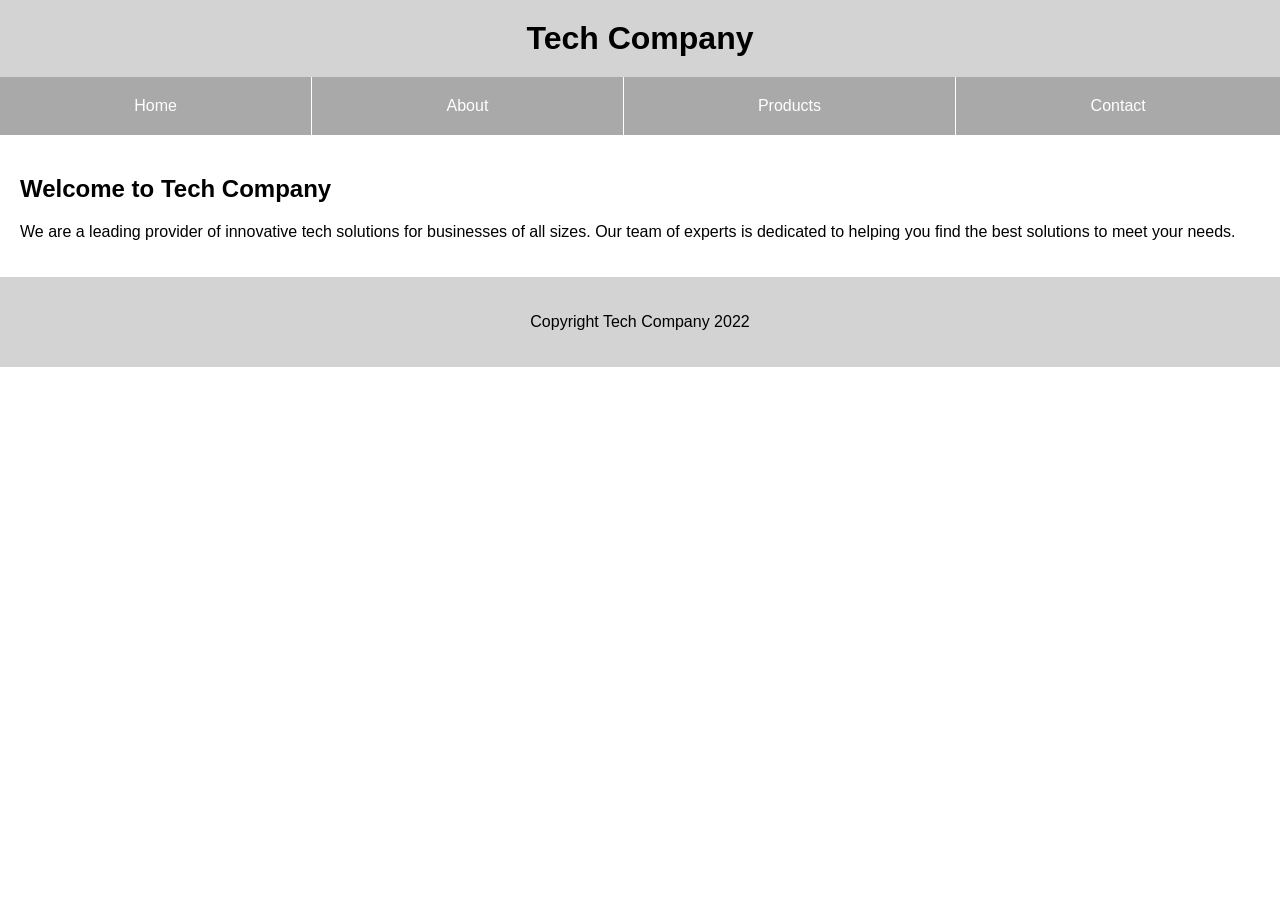
==== index.html @ 01a5a5ca "First commit dspin.ma" ====
<!DOCTYPE html>
<html>
<head>
  <title>Tech Company</title>
  <style>
    body {
      font-family: Arial, sans-serif;
      margin: 0;
      padding: 0;
    }
    header {
      background-color: lightgray;
      padding: 20px;
      text-align: center;
    }
    h1 {
      margin: 0;
    }
    nav {
      background-color: darkgray;
      overflow: hidden;
    }
    ul {
      list-style-type: none;
      margin: 0;
      padding: 0;
      display: flex;
    }
    li {
      flex-grow: 1;
      text-align: center;
      border-right: 1px solid white;
    }
    li:last-child {
      border-right: none;
    }
    a {
      display: block;
      color: white;
      text-decoration: none;
      padding: 20px;
    }
    a:hover {
      background-color: gray;
    }
    main {
      padding: 20px;
    }
    footer {
      background-color: lightgray;
      padding: 20px;
      text-align: center;
    }
  </style>
</head>
<body>
  <header>
    <h1>Tech Company</h1>
  </header>
  <nav>
    <ul>
      <li><a href="#">Home</a></li>
      <li><a href="#">About</a></li>
      <li><a href="#">Products</a></li>
      <li><a href="#">Contact</a></li>
    </ul>
  </nav>
  <main>
    <h2>Welcome to Tech Company</h2>
    <p>We are a leading provider of innovative tech solutions for businesses of all sizes. Our team of experts is dedicated to helping you find the best solutions to meet your needs.</p>
  </main>
  <footer>
    <p>Copyright Tech Company 2022</p>
  </footer>
</body>
</html>
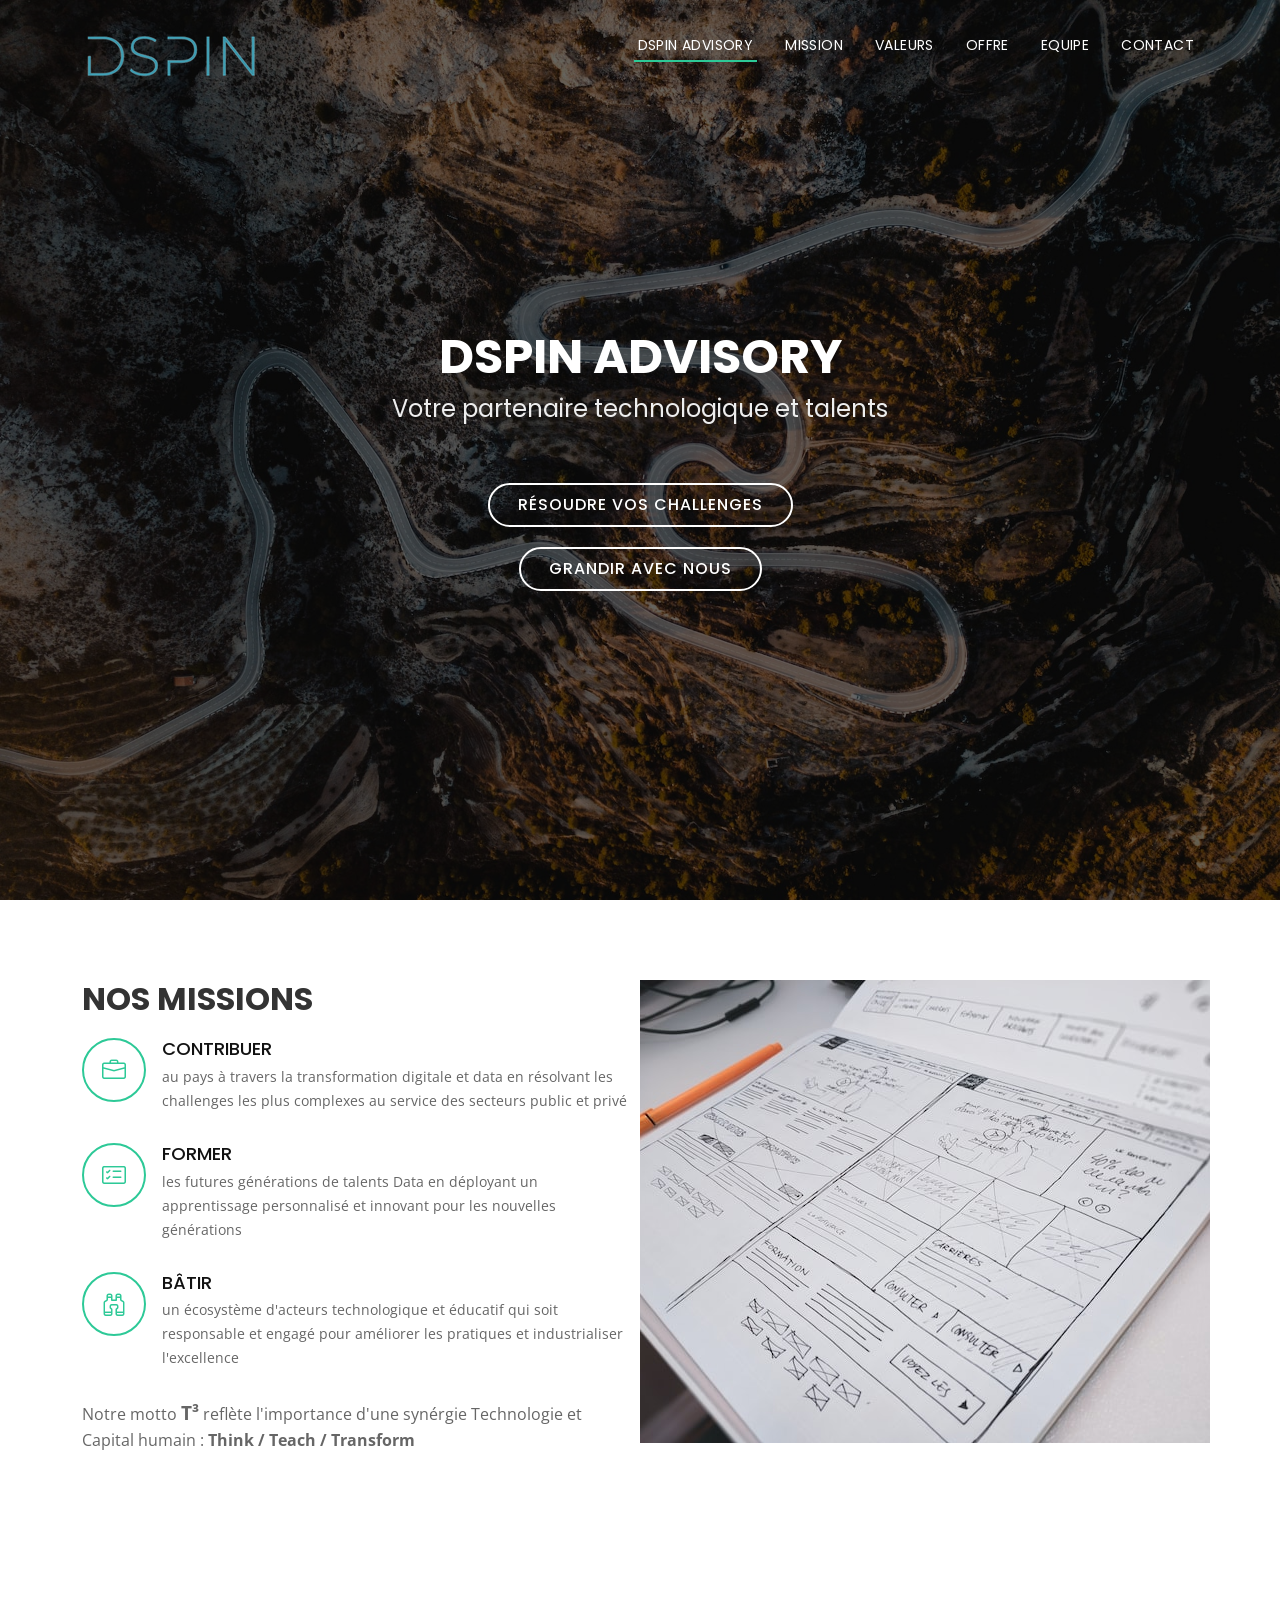
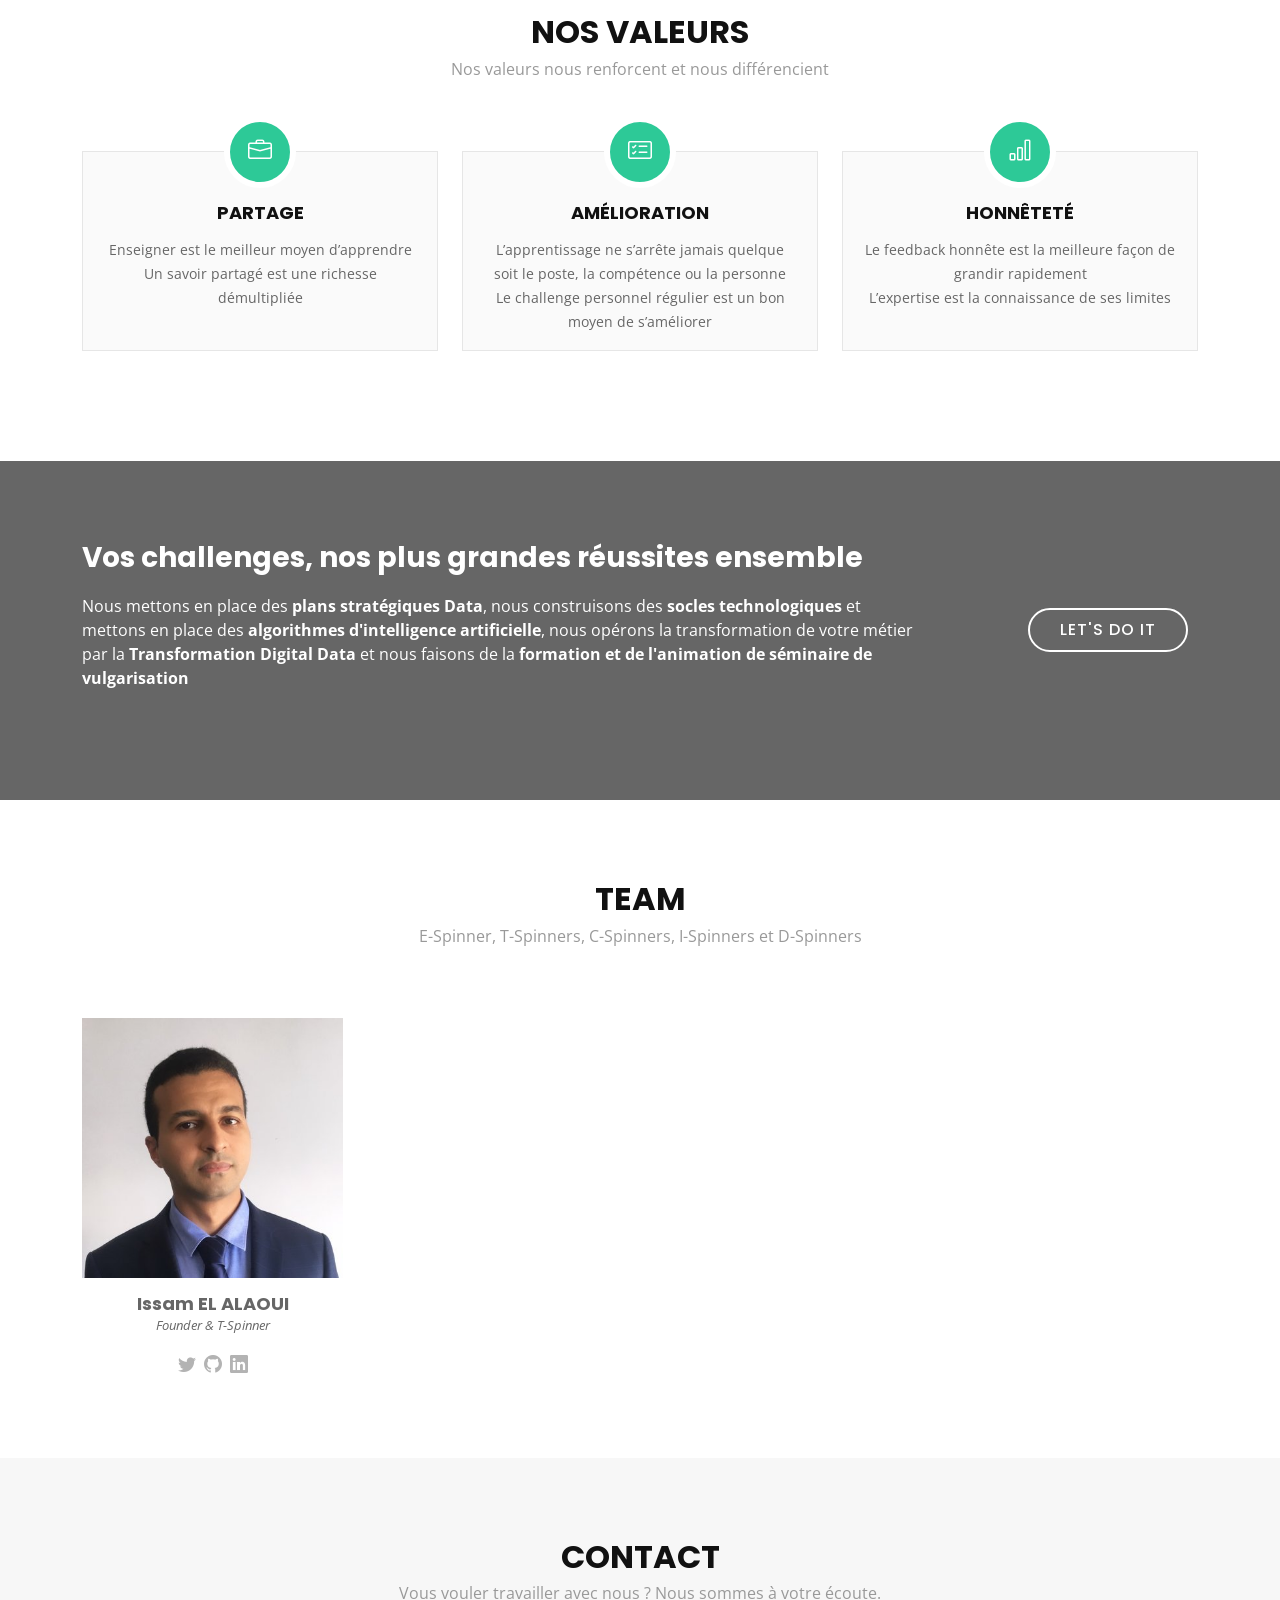
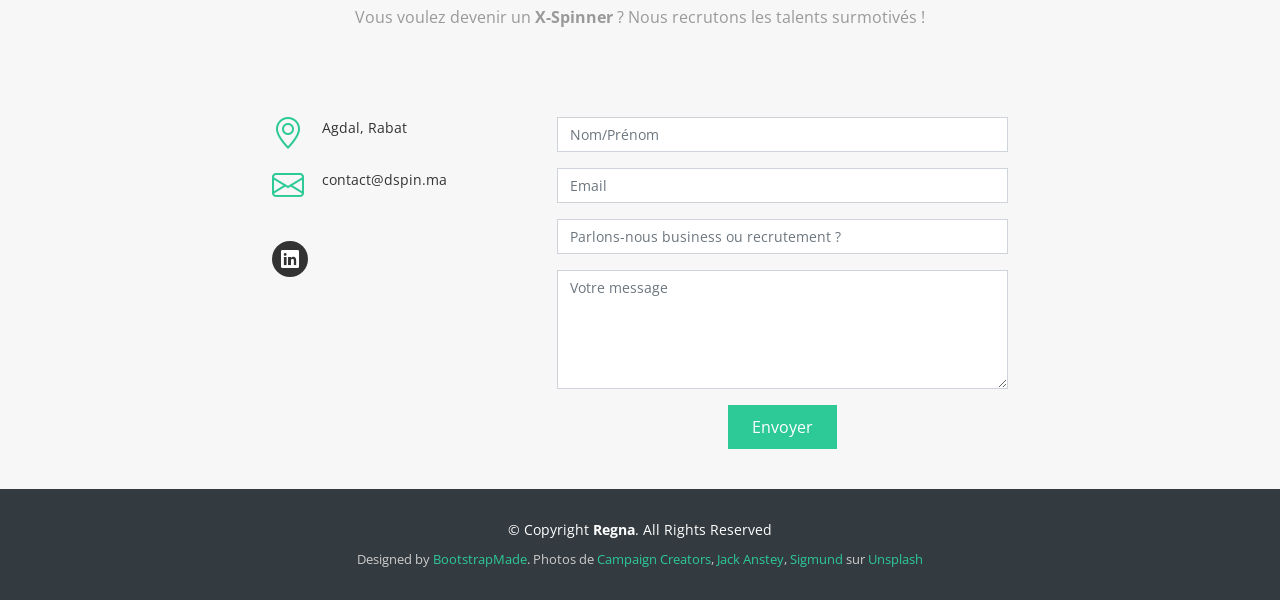
==== commit c9249db9: "WIP" ====
--- a/index.html
+++ b/index.html
@@ -1,76 +1,472 @@
-<!DOCTYPE html>
-<html>
-<head>
-  <title>Tech Company</title>
-  <style>
-    body {
-      font-family: Arial, sans-serif;
-      margin: 0;
-      padding: 0;
-    }
-    header {
-      background-color: lightgray;
-      padding: 20px;
-      text-align: center;
-    }
-    h1 {
-      margin: 0;
-    }
-    nav {
-      background-color: darkgray;
-      overflow: hidden;
-    }
-    ul {
-      list-style-type: none;
-      margin: 0;
-      padding: 0;
-      display: flex;
-    }
-    li {
-      flex-grow: 1;
-      text-align: center;
-      border-right: 1px solid white;
-    }
-    li:last-child {
-      border-right: none;
-    }
-    a {
-      display: block;
-      color: white;
-      text-decoration: none;
-      padding: 20px;
-    }
-    a:hover {
-      background-color: gray;
-    }
-    main {
-      padding: 20px;
-    }
-    footer {
-      background-color: lightgray;
-      padding: 20px;
-      text-align: center;
-    }
-  </style>
-</head>
-<body>
-  <header>
-    <h1>Tech Company</h1>
-  </header>
-  <nav>
-    <ul>
-      <li><a href="#">Home</a></li>
-      <li><a href="#">About</a></li>
-      <li><a href="#">Products</a></li>
-      <li><a href="#">Contact</a></li>
-    </ul>
-  </nav>
-  <main>
-    <h2>Welcome to Tech Company</h2>
-    <p>We are a leading provider of innovative tech solutions for businesses of all sizes. Our team of experts is dedicated to helping you find the best solutions to meet your needs.</p>
-  </main>
-  <footer>
-    <p>Copyright Tech Company 2022</p>
-  </footer>
-</body>
+<!DOCTYPE html>
+<html lang="en">
+
+<head>
+  <meta charset="utf-8">
+  <meta content="width=device-width, initial-scale=1.0" name="viewport">
+
+  <title>DSpin Advisory</title>
+  <meta content="DSpin Advisory provides expert consulting services in the data world. Our team of experienced professionals can help your business make data-driven decisions and optimize your data strategy. Contact us to learn more about how we can help you succeed in the data age." name="description">
+  <meta content="Data, Digital, Transformation, Consulting, Services, Advisory, Training, Talent" name="keywords">
+
+  <!-- Favicons -->
+  <link href="assets/img/favicon.png" rel="icon">
+  <link href="assets/img/apple-touch-icon.png" rel="apple-touch-icon">
+
+  <!-- Google Fonts -->
+  <link href="https://fonts.googleapis.com/css?family=Open+Sans:300,300i,400,400i,700,700i|Poppins:300,400,500,700" rel="stylesheet">
+
+  <!-- Vendor CSS Files -->
+  <link href="assets/vendor/bootstrap/css/bootstrap.min.css" rel="stylesheet">
+  <link href="assets/vendor/bootstrap-icons/bootstrap-icons.css" rel="stylesheet">
+  <link href="assets/vendor/boxicons/css/boxicons.min.css" rel="stylesheet">
+  <link href="assets/vendor/glightbox/css/glightbox.min.css" rel="stylesheet">
+  <link href="assets/vendor/swiper/swiper-bundle.min.css" rel="stylesheet">
+
+  <!-- Template Main CSS File -->
+  <link href="assets/css/style.css" rel="stylesheet">
+
+  <!-- =======================================================
+  * Template Name: Regna - v4.10.0
+  * Template URL: https://bootstrapmade.com/regna-bootstrap-onepage-template/
+  * Author: BootstrapMade.com
+  * License: https://bootstrapmade.com/license/
+  ======================================================== -->
+</head>
+
+<body>
+
+  <!-- ======= Header ======= -->
+  <header id="header" class="fixed-top d-flex align-items-center header-transparent">
+    <div class="container d-flex justify-content-between align-items-center">
+
+      <div id="logo">
+        <a href="index.html"><img src="assets/img/logo.png" alt=""></a>
+        <!-- Uncomment below if you prefer to use a text logo -->
+        <!--<h1><a href="index.html">Regna</a></h1>-->
+      </div>
+
+      <nav id="navbar" class="navbar">
+        <ul>
+          <li><a class="nav-link scrollto active" href="#hero">DSpin Advisory</a></li>
+          <li><a class="nav-link scrollto" href="#about">Mission</a></li>
+          <li><a class="nav-link scrollto" href="#services">Valeurs</a></li>
+          <li><a class="nav-link scrollto " href="#call-to-action">Offre</a></li>
+          <li><a class="nav-link scrollto" href="#team">Equipe</a></li>
+          <!--
+          <li class="dropdown"><a href="#"><span>Drop Down</span> <i class="bi bi-chevron-down"></i></a>
+            <ul>
+              <li><a href="#">Drop Down 1</a></li>
+              <li class="dropdown"><a href="#"><span>Deep Drop Down</span> <i class="bi bi-chevron-right"></i></a>
+                <ul>
+                  <li><a href="#">Deep Drop Down 1</a></li>
+                  <li><a href="#">Deep Drop Down 2</a></li>
+                  <li><a href="#">Deep Drop Down 3</a></li>
+                  <li><a href="#">Deep Drop Down 4</a></li>
+                  <li><a href="#">Deep Drop Down 5</a></li>
+                </ul>
+              </li>
+              <li><a href="#">Drop Down 2</a></li>
+              <li><a href="#">Drop Down 3</a></li>
+              <li><a href="#">Drop Down 4</a></li>
+            </ul>
+          </li>
+          -->
+          <li><a class="nav-link scrollto" href="#contact">Contact</a></li>
+        </ul>
+        <i class="bi bi-list mobile-nav-toggle"></i>
+      </nav><!-- .navbar -->
+    </div>
+  </header><!-- End Header -->
+
+  <!-- * * * * * * * * * * * * * *  -->
+  <!-- * * * * * * * * * * * * * *  -->
+  <!-- * * * * * * * * * * * * * *  -->
+  <!-- ======= Hero Section ======= -->
+  <section id="hero">
+    <div class="hero-container">
+      <h1>DSpin Advisory</h1>
+      <h2>Votre partenaire technologique et talents </h2>
+      <a href="#call-to-action" class="btn-get-started scrollto">Résoudre vos challenges</a>
+      <a href="#dspinner" class="btn-get-started">Grandir avec nous</a>
+    </div>
+  </section><!-- End Hero Section -->
+
+  <main id="main">
+
+    <!-- * * * * * * * * * * * * * *  -->
+    <!-- * * * * * * * * * * * * * *  -->
+    <!-- * * * * * * * * * * * * * *  -->
+    <!-- ======= About Section ======= -->
+    <section id="about">
+      <div class="container">
+        <div class="row about-container">
+          <div class="col-lg-6 content order-lg-1 order-2">
+            <h2 class="title">NOS MISSIONS</h2>
+            <div class="icon-box">
+              <div class="icon"><i class="bi bi-briefcase"></i></div>
+              <h4 class="title"><a href="">Contribuer</a></h4>
+              <p class="description">au pays à travers la transformation digitale et data en résolvant les challenges les plus complexes au service des secteurs public et privé</p>
+            </div>
+
+            <div class="icon-box">
+              <div class="icon"><i class="bi bi-card-checklist"></i></div>
+              <h4 class="title"><a href="">Former</a></h4>
+              <p class="description">les futures générations de talents Data en déployant un apprentissage personnalisé et innovant pour les nouvelles générations </p>
+            </div>
+
+            <div class="icon-box">
+              <div class="icon"><i class="bi bi-binoculars"></i></div>
+              <h4 class="title"><a href="">Bâtir</a></h4>
+              <p class="description">un écosystème d'acteurs technologique et éducatif qui soit responsable et engagé pour améliorer les pratiques et industrialiser l'excellence</p>
+            </div>
+            <p>
+              Notre motto <span class="motto">T³</span> reflète l'importance d'une synérgie Technologie et Capital humain : <span class="dspin-bold">Think / Teach / Transform</span>
+            </p>
+
+          </div>
+
+          <div class="col-lg-6 background order-lg-2 order-1"></div>
+        </div>
+
+      </div>
+    </section><!-- End About Section -->
+
+    <!-- ======= Facts Section ======= -->
+    <!--
+    <section id="facts">
+      <div class="container">
+        <div class="section-header">
+          <h3 class="section-title">Facts</h3>
+          <p class="section-description">Sed ut perspiciatis unde omnis iste natus error sit voluptatem accusantium doloremque</p>
+        </div>
+        <div class="row counters">
+
+          <div class="col-lg-3 col-6 text-center">
+            <span data-purecounter-start="0" data-purecounter-end="232" data-purecounter-duration="1" class="purecounter"></span>
+            <p>Clients</p>
+          </div>
+
+          <div class="col-lg-3 col-6 text-center">
+            <span data-purecounter-start="0" data-purecounter-end="534" data-purecounter-duration="1" class="purecounter"></span>
+            <p>Projects</p>
+          </div>
+
+          <div class="col-lg-3 col-6 text-center">
+            <span data-purecounter-start="0" data-purecounter-end="1463" data-purecounter-duration="1" class="purecounter"></span>
+            <p>Hours Of Support</p>
+          </div>
+
+          <div class="col-lg-3 col-6 text-center">
+            <span data-purecounter-start="0" data-purecounter-end="42" data-purecounter-duration="1" class="purecounter"></span>
+            <p>Hard Workers</p>
+          </div>
+
+        </div>
+
+      </div>
+    </section>
+    -->
+
+    <!-- * * * * * * * * * * * * * *  -->
+    <!-- * * * * * * * * * * * * * *  -->
+    <!-- * * * * * * * * * * * * * *  -->
+    <!-- ======= Services Section ======= -->
+    <section id="services">
+      <div class="container">
+        <div class="section-header">
+          <h3 class="section-title">Nos Valeurs</h3>
+          <p class="section-description">Nos valeurs nous renforcent et nous différencient</p>
+        </div>
+        <div class="row">
+          <div class="col-lg-4 col-md-6">
+            <div class="box">
+              <div class="icon"><a href=""><i class="bi bi-briefcase"></i></a></div>
+              <h4 class="title"><a href="">Partage</a></h4>
+              <p class="description">Enseigner est le meilleur moyen d’apprendre<br/>
+                Un savoir partagé est une richesse démultipliée</p>
+            </div>
+          </div>
+          <div class="col-lg-4 col-md-6">
+            <div class="box">
+              <div class="icon"><a href=""><i class="bi bi-card-checklist"></i></a></div>
+              <h4 class="title"><a href="">Amélioration</a></h4>
+              <p class="description">L’apprentissage ne s’arrête jamais quelque soit le poste, la compétence ou la personne<br/>
+                Le challenge personnel régulier est un bon moyen de s’améliorer
+                </p>
+            </div>
+          </div>
+          <div class="col-lg-4 col-md-6">
+            <div class="box">
+              <div class="icon"><a href=""><i class="bi bi-bar-chart"></i></a></div>
+              <h4 class="title"><a href="">Honnêteté</a></h4>
+              <p class="description">Le feedback honnête est la meilleure façon de grandir rapidement<br/>
+                L’expertise est la connaissance de ses limites
+                </p>
+            </div>
+          </div>
+        </div>
+
+      </div>
+    </section><!-- End Services Section -->
+
+    <!-- ======= Call To Action Section ======= -->
+    <section id="call-to-action">
+      <div class="container">
+        <div class="row">
+          <div class="col-lg-9 text-center text-lg-start">
+            <h3 class="cta-title">Vos challenges, nos plus grandes réussites ensemble</h3>
+            <p class="cta-text">Nous mettons en place des <span class="dspin-bold">plans stratégiques Data</span>, 
+              nous construisons des <span class="dspin-bold">socles technologiques</span> 
+              et mettons en place des <span class="dspin-bold">algorithmes d'intelligence artificielle</span>, 
+              nous opérons la transformation de votre métier 
+              par la <span class="dspin-bold">Transformation Digital Data</span> 
+              et nous faisons de la <span class="dspin-bold">formation et 
+                de l'animation de séminaire de vulgarisation</span></p>
+          </div>
+          <div class="col-lg-3 cta-btn-container text-center">
+            <a class="cta-btn align-middle" href="#">Let's do it</a>
+          </div>
+        </div>
+      </div>
+    </section><!-- End Call To Action Section -->
+
+    <!-- * * * * * * * * * * * * * *  -->
+    <!-- * * * * * * * * * * * * * *  -->
+    <!-- * * * * * * * * * * * * * *  -->
+    <!-- ======= Portfolio Section ======= -->
+    <!--
+    <section id="portfolio" class="portfolio">
+      <div class="container">
+        <div class="section-header">
+          <h3 class="section-title">Portfolio</h3>
+          <p class="section-description">Sed ut perspiciatis unde omnis iste natus error sit voluptatem accusantium doloremque</p>
+        </div>
+
+        <div class="row">
+          <div class="col-lg-12 d-flex justify-content-center">
+            <ul id="portfolio-flters">
+              <li data-filter="*" class="filter-active">All</li>
+              <li data-filter=".filter-app">App</li>
+              <li data-filter=".filter-card">Card</li>
+              <li data-filter=".filter-web">Web</li>
+            </ul>
+          </div>
+        </div>
+
+        <div class="row portfolio-container">
+
+          <div class="col-lg-4 col-md-6 portfolio-item filter-app">
+            <img src="assets/img/portfolio/portfolio-1.jpg" class="img-fluid" alt="">
+            <div class="portfolio-info">
+              <h4>App 1</h4>
+              <p>App</p>
+              <a href="assets/img/portfolio/portfolio-1.jpg" data-gallery="portfolioGallery" class="portfolio-lightbox preview-link" title="App 1"><i class="bx bx-plus"></i></a>
+              <a href="portfolio-details.html" class="details-link" title="More Details"><i class="bx bx-link"></i></a>
+            </div>
+          </div>
+        </div>
+
+      </div>
+    </section>
+    -->
+
+    <!-- * * * * * * * * * * * * * *  -->
+    <!-- * * * * * * * * * * * * * *  -->
+    <!-- * * * * * * * * * * * * * *  -->
+    <!-- ======= Team Section ======= -->
+    <section id="team">
+      <div class="container">
+        <div class="section-header">
+          <h3 class="section-title">Team</h3>
+          <p class="section-description">E-Spinner, T-Spinners, C-Spinners, I-Spinners et D-Spinners</p>
+        </div>
+        <div class="row">
+          <div class="col-lg-3 col-md-6">
+            <div class="member">
+              <div class="pic"><img src="assets/img/team-1.jpg" alt=""></div>
+              <h4>Issam EL ALAOUI</h4>
+              <span>Founder & T-Spinner</span>
+              <div class="social">
+                <a href="https://twitter.com/AshtonIzmev"><i class="bi bi-twitter"></i></a>
+                <a href="https://github.com/AshtonIzmev/"><i class="bi bi-github"></i></a>
+                <a href="https://www.linkedin.com/in/issam-el-alaoui-389a8231/"><i class="bi bi-linkedin"></i></a>
+              </div>
+            </div>
+          </div>
+
+          <!--
+          <div class="col-lg-3 col-md-6">
+            <div class="member">
+              <div class="pic"><img src="assets/img/team-2.jpg" alt=""></div>
+              <h4>Sarah Jhinson</h4>
+              <span>Product Manager</span>
+              <div class="social">
+                <a href=""><i class="bi bi-twitter"></i></a>
+                <a href=""><i class="bi bi-facebook"></i></a>
+                <a href=""><i class="bi bi-instagram"></i></a>
+                <a href=""><i class="bi bi-linkedin"></i></a>
+              </div>
+            </div>
+          </div>
+
+          <div class="col-lg-3 col-md-6">
+            <div class="member">
+              <div class="pic"><img src="assets/img/team-3.jpg" alt=""></div>
+              <h4>William Anderson</h4>
+              <span>CTO</span>
+              <div class="social">
+                <a href=""><i class="bi bi-twitter"></i></a>
+                <a href=""><i class="bi bi-facebook"></i></a>
+                <a href=""><i class="bi bi-instagram"></i></a>
+                <a href=""><i class="bi bi-linkedin"></i></a>
+              </div>
+            </div>
+          </div>
+
+          <div class="col-lg-3 col-md-6">
+            <div class="member">
+              <div class="pic"><img src="assets/img/team-4.jpg" alt=""></div>
+              <h4>Amanda Jepson</h4>
+              <span>Accountant</span>
+              <div class="social">
+                <a href=""><i class="bi bi-twitter"></i></a>
+                <a href=""><i class="bi bi-facebook"></i></a>
+                <a href=""><i class="bi bi-instagram"></i></a>
+                <a href=""><i class="bi bi-linkedin"></i></a>
+              </div>
+            </div>
+          </div>
+
+          -->
+        </div>
+
+      </div>
+    </section><!-- End Team Section -->
+
+    <!-- ======= Contact Section ======= -->
+    <section id="contact">
+      <div class="container">
+        <div class="section-header">
+          <h3 class="section-title">Contact</h3>
+          <p class="section-description">Vous vouler travailler avec nous ? Nous sommes à votre écoute.
+            <br/> Vous voulez devenir un <span class="dspin-bold">X-Spinner</span> ? Nous recrutons les talents surmotivés !</p>
+        </div>
+      </div>
+
+      <!--
+        <iframe src="https://www.google.com/maps/embed?pb=!1m14!1m12!1m3!1d8422.239507953309!2d-6.848217672137614!3d33.99405893249142!2m3!1f0!2f0!3f0!3m2!1i1024!2i768!4f13.1!5e0!3m2!1sfr!2sma!4v1672904280994!5m2!1sfr!2sma" width="100%" height="380" frameborder="0" style="border:0" allowfullscreen></iframe>
+      -->
+
+      <div class="container mt-5">
+        <div class="row justify-content-center">
+
+          <div class="col-lg-3 col-md-4">
+
+            <div class="info">
+              <div>
+                <i class="bi bi-geo-alt"></i>
+                <p>Agdal, Rabat</p>
+              </div>
+
+              <div>
+                <i class="bi bi-envelope"></i>
+                <p>contact@dspin.ma</p>
+              </div>
+
+              <!--
+              <div>
+                <i class="bi bi-phone"></i>
+                <p>+1 5589 55488 55s</p>
+              </div>
+              -->
+            </div>
+
+            <div class="social-links">
+              <!--
+              <a href="#" class="twitter"><i class="bi bi-twitter"></i></a>
+              <a href="#" class="facebook"><i class="bi bi-facebook"></i></a>
+              <a href="#" class="instagram"><i class="bi bi-instagram"></i></a>
+              <a href="#" class="instagram"><i class="bi bi-instagram"></i></a>
+              -->
+              <a href="https://www.linkedin.com/company/91606610/" class="linkedin"><i class="bi bi-linkedin"></i></a>
+            </div>
+
+          </div>
+
+          <div class="col-lg-5 col-md-8">
+            <div class="form">
+              <form action="forms/contact.php" method="post" role="form" class="php-email-form">
+                <div class="form-group">
+                  <input type="text" name="name" class="form-control" id="name" placeholder="Nom/Prénom" required>
+                </div>
+                <div class="form-group mt-3">
+                  <input type="email" class="form-control" name="email" id="email" placeholder="Email" required>
+                </div>
+                <div class="form-group mt-3">
+                  <input type="text" class="form-control" name="subject" id="subject" placeholder="Parlons-nous business ou recrutement ?" required>
+                </div>
+                <div class="form-group mt-3">
+                  <textarea class="form-control" name="message" rows="5" placeholder="Votre message" required></textarea>
+                </div>
+                <div class="my-3">
+                  <div class="loading">Chargement</div>
+                  <div class="error-message"></div>
+                  <div class="sent-message">Votre message a été envoyé, merci.</div>
+                </div>
+                <div class="text-center"><button type="submit">Envoyer</button></div>
+              </form>
+            </div>
+          </div>
+
+        </div>
+
+      </div>
+    </section><!-- End Contact Section -->
+
+  </main><!-- End #main -->
+
+  <!-- ======= Footer ======= -->
+  <footer id="footer">
+    <div class="footer-top">
+      <div class="container">
+
+      </div>
+    </div>
+
+    <div class="container">
+      <div class="copyright">
+        &copy; Copyright <strong>Regna</strong>. All Rights Reserved
+      </div>
+      <div class="credits">
+        <!--
+        All the links in the footer should remain intact.
+        You can delete the links only if you purchased the pro version.
+        Licensing information: https://bootstrapmade.com/license/
+        Purchase the pro version with working PHP/AJAX contact form: https://bootstrapmade.com/buy/?theme=Regna
+      -->
+        Designed by <a href="https://bootstrapmade.com/">BootstrapMade</a>. 
+        Photos de 
+      <a href="https://unsplash.com/@campaign_creators?utm_source=unsplash&utm_medium=referral&utm_content=creditCopyText">Campaign Creators</a>,   
+      <a href="https://unsplash.com/@jack_anstey?utm_source=unsplash&utm_medium=referral&utm_content=creditCopyText">Jack Anstey</a>,
+      <a href="https://unsplash.com/@sigmund?utm_source=unsplash&utm_medium=referral&utm_content=creditCopyText">Sigmund</a> sur <a href="https://unsplash.com/fr/photos/4UGmm3WRUoQ?utm_source=unsplash&utm_medium=referral&utm_content=creditCopyText">Unsplash</a>
+      </div>
+    </div>
+  </footer><!-- End Footer -->
+
+  <a href="#" class="back-to-top d-flex align-items-center justify-content-center"><i class="bi bi-arrow-up-short"></i></a>
+
+  <!-- Vendor JS Files -->
+  <script src="assets/vendor/purecounter/purecounter_vanilla.js"></script>
+  <script src="assets/vendor/bootstrap/js/bootstrap.bundle.min.js"></script>
+  <script src="assets/vendor/glightbox/js/glightbox.min.js"></script>
+  <script src="assets/vendor/isotope-layout/isotope.pkgd.min.js"></script>
+  <script src="assets/vendor/swiper/swiper-bundle.min.js"></script>
+  <script src="assets/vendor/php-email-form/validate.js"></script>
+
+  <!-- Template Main JS File -->
+  <script src="assets/js/main.js"></script>
+
+</body>
+
 </html>
--- a/assets/css/style.css
+++ b/assets/css/style.css
@@ -0,0 +1,1187 @@
+/**
+* Template Name: Regna - v4.10.0
+* Template URL: https://bootstrapmade.com/regna-bootstrap-onepage-template/
+* Author: BootstrapMade.com
+* License: https://bootstrapmade.com/license/
+*/
+
+/*--------------------------------------------------------------
+# General
+--------------------------------------------------------------*/
+body {
+  background: #fff;
+  color: #666666;
+  font-family: "Open Sans", sans-serif;
+}
+
+a {
+  color: #2dc997;
+  text-decoration: none;
+}
+
+a:hover,
+a:active,
+a:focus {
+  color: #2dca98;
+  outline: none;
+  text-decoration: none;
+}
+
+p {
+  padding: 0;
+  margin: 0 0 30px 0;
+}
+
+h1,
+h2,
+h3,
+h4,
+h5,
+h6 {
+  font-family: "Poppins", sans-serif;
+  font-weight: 400;
+  margin: 0 0 20px 0;
+  padding: 0;
+}
+
+/*--------------------------------------------------------------
+# Back to top button
+--------------------------------------------------------------*/
+.back-to-top {
+  position: fixed;
+  visibility: hidden;
+  opacity: 0;
+  right: 15px;
+  bottom: 15px;
+  z-index: 996;
+  background: #2dc997;
+  width: 40px;
+  height: 40px;
+  border-radius: 4px;
+  transition: all 0.4s;
+}
+
+.back-to-top i {
+  font-size: 28px;
+  color: #fff;
+  line-height: 0;
+}
+
+.back-to-top:hover {
+  background: #49d6a9;
+  color: #fff;
+}
+
+.back-to-top.active {
+  visibility: visible;
+  opacity: 1;
+}
+
+/*--------------------------------------------------------------
+# Disable AOS delay on mobile
+--------------------------------------------------------------*/
+@media screen and (max-width: 768px) {
+  [data-aos-delay] {
+    transition-delay: 0 !important;
+  }
+}
+
+/*--------------------------------------------------------------
+# Header
+--------------------------------------------------------------*/
+#header {
+  height: 90px;
+  transition: all 0.5s;
+  z-index: 997;
+  background: rgba(52, 59, 64, 0.9);
+}
+
+#header #logo h1 {
+  font-size: 32px;
+  margin: 0;
+  line-height: 1;
+  font-family: "Poppins", sans-serif;
+  font-weight: 700;
+  letter-spacing: 3px;
+  text-transform: uppercase;
+}
+
+#header #logo h1 a,
+#header #logo h1 a:hover {
+  color: #fff;
+}
+
+#header #logo img {
+  padding: 0;
+  margin: 0;
+}
+
+#header.header-transparent {
+  background: transparent;
+}
+
+#header.header-scrolled {
+  background: rgba(52, 59, 64, 0.9);
+  height: 80px;
+  transition: all 0.5s;
+}
+
+.scrolled-offset {
+  margin-top: 70px;
+}
+
+/*--------------------------------------------------------------
+# Navigation Menu
+--------------------------------------------------------------*/
+/**
+* Desktop Navigation 
+*/
+.navbar {
+  padding: 0;
+}
+
+.navbar ul {
+  margin: 0;
+  padding: 0;
+  display: flex;
+  list-style: none;
+  align-items: center;
+}
+
+.navbar li {
+  position: relative;
+}
+
+.navbar>ul>li {
+  white-space: nowrap;
+  padding: 10px 0 10px 24px;
+}
+
+.navbar a,
+.navbar a:focus {
+  display: flex;
+  align-items: center;
+  justify-content: space-between;
+  font-family: "Poppins", sans-serif;
+  color: #fff;
+  font-size: 14px;
+  padding: 0 4px;
+  white-space: nowrap;
+  transition: 0.3s;
+  letter-spacing: 0.4px;
+  position: relative;
+  text-transform: uppercase;
+}
+
+.navbar a i,
+.navbar a:focus i {
+  font-size: 12px;
+  line-height: 0;
+  margin-left: 5px;
+}
+
+.navbar>ul>li>a:before {
+  content: "";
+  position: absolute;
+  width: 100%;
+  height: 2px;
+  bottom: -6px;
+  left: 0;
+  background-color: #2dc997;
+  visibility: hidden;
+  transform: scaleX(0);
+  transition: all 0.3s ease-in-out 0s;
+}
+
+.navbar a:hover:before,
+.navbar li:hover>a:before,
+.navbar .active:before {
+  visibility: visible;
+  transform: scaleX(1);
+}
+
+.navbar a:hover,
+.navbar .active,
+.navbar .active:focus,
+.navbar li:hover>a {
+  color: #fff;
+}
+
+.navbar .dropdown ul {
+  display: block;
+  position: absolute;
+  left: 24px;
+  top: calc(100% + 30px);
+  margin: 0;
+  padding: 10px 0;
+  z-index: 99;
+  opacity: 0;
+  visibility: hidden;
+  background: #fff;
+  box-shadow: 0px 0px 30px rgba(127, 137, 161, 0.25);
+  transition: 0.3s;
+}
+
+.navbar .dropdown ul li {
+  min-width: 200px;
+}
+
+.navbar .dropdown ul a {
+  padding: 10px 20px;
+  font-size: 14px;
+  text-transform: none;
+  color: #666666;
+}
+
+.navbar .dropdown ul a i {
+  font-size: 12px;
+}
+
+.navbar .dropdown ul a:hover,
+.navbar .dropdown ul .active:hover,
+.navbar .dropdown ul li:hover>a {
+  color: #2dc997;
+}
+
+.navbar .dropdown:hover>ul {
+  opacity: 1;
+  top: 100%;
+  visibility: visible;
+}
+
+.navbar .dropdown .dropdown ul {
+  top: 0;
+  left: calc(100% - 30px);
+  visibility: hidden;
+}
+
+.navbar .dropdown .dropdown:hover>ul {
+  opacity: 1;
+  top: 0;
+  left: 100%;
+  visibility: visible;
+}
+
+@media (max-width: 1366px) {
+  .navbar .dropdown .dropdown ul {
+    left: -90%;
+  }
+
+  .navbar .dropdown .dropdown:hover>ul {
+    left: -100%;
+  }
+}
+
+/**
+* Mobile Navigation 
+*/
+.mobile-nav-toggle {
+  color: #fff;
+  font-size: 28px;
+  cursor: pointer;
+  display: none;
+  line-height: 0;
+  transition: 0.5s;
+}
+
+@media (max-width: 991px) {
+  .mobile-nav-toggle {
+    display: block;
+  }
+
+  .navbar ul {
+    display: none;
+  }
+}
+
+.navbar-mobile {
+  position: fixed;
+  overflow: hidden;
+  top: 0;
+  right: 0;
+  left: 0;
+  bottom: 0;
+  background: rgba(77, 77, 77, 0.9);
+  transition: 0.3s;
+  z-index: 999;
+}
+
+.navbar-mobile .mobile-nav-toggle {
+  position: absolute;
+  top: 15px;
+  right: 15px;
+}
+
+.navbar-mobile ul {
+  display: block;
+  position: absolute;
+  top: 55px;
+  right: 15px;
+  bottom: 15px;
+  left: 15px;
+  padding: 10px 0;
+  background-color: #fff;
+  overflow-y: auto;
+  transition: 0.3s;
+}
+
+.navbar-mobile>ul>li {
+  padding: 0;
+}
+
+.navbar-mobile a:hover:before,
+.navbar-mobile li:hover>a:before,
+.navbar-mobile .active:before {
+  visibility: hidden;
+}
+
+.navbar-mobile a,
+.navbar-mobile a:focus {
+  padding: 10px 20px;
+  font-size: 15px;
+  color: #666666;
+}
+
+.navbar-mobile a:hover,
+.navbar-mobile .active,
+.navbar-mobile li:hover>a {
+  color: #2dc997;
+}
+
+.navbar-mobile .getstarted,
+.navbar-mobile .getstarted:focus {
+  margin: 15px;
+}
+
+.navbar-mobile .dropdown ul {
+  position: static;
+  display: none;
+  margin: 10px 20px;
+  padding: 10px 0;
+  z-index: 99;
+  opacity: 1;
+  visibility: visible;
+  background: #fff;
+  box-shadow: 0px 0px 30px rgba(127, 137, 161, 0.25);
+}
+
+.navbar-mobile .dropdown ul li {
+  min-width: 200px;
+}
+
+.navbar-mobile .dropdown ul a {
+  padding: 10px 20px;
+}
+
+.navbar-mobile .dropdown ul a i {
+  font-size: 12px;
+}
+
+.navbar-mobile .dropdown ul a:hover,
+.navbar-mobile .dropdown ul .active:hover,
+.navbar-mobile .dropdown ul li:hover>a {
+  color: #2dc997;
+}
+
+.navbar-mobile .dropdown>.dropdown-active {
+  display: block;
+}
+
+/*--------------------------------------------------------------
+# Hero Section
+--------------------------------------------------------------*/
+#hero {
+  width: 100%;
+  height: 100vh;
+  background: url(../img/river.jpg) top center;
+  background-size: cover;
+  position: relative;
+}
+
+@media (min-width: 1024px) {
+  #hero {
+    background-attachment: fixed;
+  }
+}
+
+#hero:before {
+  content: "";
+  background: rgba(0, 0, 0, 0.6);
+  position: absolute;
+  bottom: 0;
+  top: 0;
+  left: 0;
+  right: 0;
+}
+
+#hero .hero-container {
+  position: absolute;
+  bottom: 0;
+  top: 0;
+  left: 0;
+  right: 0;
+  display: flex;
+  justify-content: center;
+  align-items: center;
+  flex-direction: column;
+  text-align: center;
+}
+
+#hero h1 {
+  margin: 30px 0 10px 0;
+  font-size: 48px;
+  font-weight: 700;
+  line-height: 56px;
+  text-transform: uppercase;
+  color: #fff;
+}
+
+@media (max-width: 768px) {
+  #hero h1 {
+    font-size: 28px;
+    line-height: 36px;
+  }
+}
+
+#hero h2 {
+  color: #eee;
+  margin-bottom: 50px;
+  font-size: 24px;
+}
+
+@media (max-width: 768px) {
+  #hero h2 {
+    font-size: 18px;
+    line-height: 24px;
+    margin-bottom: 30px;
+  }
+}
+
+#hero .btn-get-started {
+  font-family: "Poppins", sans-serif;
+  text-transform: uppercase;
+  font-weight: 500;
+  font-size: 16px;
+  letter-spacing: 1px;
+  display: inline-block;
+  padding: 8px 28px;
+  border-radius: 50px;
+  transition: 0.5s;
+  margin: 10px;
+  border: 2px solid #fff;
+  color: #fff;
+}
+
+#hero .btn-get-started:hover {
+  background: #2dc997;
+  border: 2px solid #2dc997;
+}
+
+/*--------------------------------------------------------------
+# Sections
+--------------------------------------------------------------*/
+section {
+  overflow: hidden;
+}
+
+/* Sections Header
+--------------------------------*/
+.section-header .section-title {
+  font-size: 32px;
+  color: #111;
+  text-transform: uppercase;
+  text-align: center;
+  font-weight: 700;
+  margin-bottom: 5px;
+}
+
+.section-header .section-description {
+  text-align: center;
+  padding-bottom: 40px;
+  color: #999;
+}
+
+/*--------------------------------------------------------------
+# Breadcrumbs
+--------------------------------------------------------------*/
+.breadcrumbs {
+  padding: 20px 0;
+  background-color: whitesmoke;
+  min-height: 40px;
+  margin-top: 92px;
+}
+
+.breadcrumbs h2 {
+  font-size: 24px;
+  font-weight: 300;
+  margin: 0;
+}
+
+@media (max-width: 992px) {
+  .breadcrumbs h2 {
+    margin: 0 0 10px 0;
+  }
+}
+
+.breadcrumbs ol {
+  display: flex;
+  flex-wrap: wrap;
+  list-style: none;
+  padding: 0;
+  margin: 0;
+  font-size: 14px;
+}
+
+.breadcrumbs ol li+li {
+  padding-left: 10px;
+}
+
+.breadcrumbs ol li+li::before {
+  display: inline-block;
+  padding-right: 10px;
+  color: #6c757d;
+  content: "/";
+}
+
+@media (max-width: 768px) {
+  .breadcrumbs .d-flex {
+    display: block !important;
+  }
+
+  .breadcrumbs ol {
+    display: block;
+  }
+
+  .breadcrumbs ol li {
+    display: inline-block;
+  }
+}
+
+/* About Us Section
+--------------------------------*/
+#about {
+  background: #fff;
+  padding: 80px 0;
+}
+
+#about .about-container .background {
+  min-height: 300px;
+  background: url(../img/about-img.jpg) center top no-repeat;
+  margin-bottom: 10px;
+}
+
+#about .about-container .content {
+  background: #fff;
+}
+
+#about .about-container .title {
+  color: #333;
+  font-weight: 700;
+  font-size: 32px;
+}
+
+@media (max-width: 768px) {
+  #about .about-container .title {
+    padding-top: 15px;
+  }
+}
+
+#about .about-container p {
+  line-height: 26px;
+}
+
+#about .about-container p:last-child {
+  margin-bottom: 0;
+}
+
+#about .about-container .icon-box {
+  background: #fff;
+  background-size: cover;
+  padding: 0 0 30px 0;
+}
+
+#about .about-container .icon-box .icon {
+  float: left;
+  background: #fff;
+  width: 64px;
+  height: 64px;
+  display: flex;
+  justify-content: center;
+  align-items: center;
+  flex-direction: column;
+  text-align: center;
+  border-radius: 50%;
+  border: 2px solid #2dc997;
+}
+
+#about .about-container .icon-box .icon i {
+  color: #2dc997;
+  font-size: 24px;
+  line-height: 0;
+}
+
+#about .about-container .icon-box .title {
+  margin-left: 80px;
+  font-weight: 500;
+  margin-bottom: 5px;
+  font-size: 18px;
+  text-transform: uppercase;
+}
+
+#about .about-container .icon-box .title a {
+  color: #111;
+}
+
+#about .about-container .icon-box .description {
+  margin-left: 80px;
+  line-height: 24px;
+  font-size: 14px;
+}
+
+/* Facts Section
+--------------------------------*/
+#facts {
+  background: #f7f7f7;
+  padding: 80px 0 60px 0;
+}
+
+#facts .counters span {
+  font-size: 48px;
+  display: block;
+  color: #2dc997;
+}
+
+#facts .counters p {
+  padding: 0;
+  margin: 0 0 20px 0;
+  font-family: "Poppins", sans-serif;
+  font-size: 14px;
+}
+
+/* Services Section
+--------------------------------*/
+#services {
+  background: #fff;
+  background-size: cover;
+  padding: 80px 0 60px 0;
+}
+
+#services .box {
+  padding: 50px 20px;
+  margin-bottom: 50px;
+  text-align: center;
+  border: 1px solid #e6e6e6;
+  height: 200px;
+  position: relative;
+  background: #fafafa;
+}
+
+#services .icon {
+  position: absolute;
+  top: -36px;
+  left: calc(50% - 36px);
+  transition: 0.2s;
+  border-radius: 50%;
+  border: 6px solid #fff;
+  display: flex;
+  justify-content: center;
+  align-items: center;
+  flex-direction: column;
+  text-align: center;
+  width: 72px;
+  height: 72px;
+  background: #2dc997;
+}
+
+#services .icon a {
+  display: inline-block;
+}
+
+#services .icon i {
+  color: #fff;
+  font-size: 24px;
+  line-height: 0;
+}
+
+#services .box:hover .icon {
+  background: #fff;
+  border: 2px solid #2dc997;
+}
+
+#services .box:hover .icon i {
+  color: #2dc997;
+}
+
+#services .box:hover .icon a {
+  color: #2dc997;
+}
+
+#services .title {
+  font-weight: 700;
+  font-size: 18px;
+  margin-bottom: 15px;
+  text-transform: uppercase;
+}
+
+#services .title a {
+  color: #111;
+}
+
+#services .description {
+  font-size: 14px;
+  line-height: 24px;
+}
+
+/* Call To Action Section
+--------------------------------*/
+#call-to-action {
+  background: linear-gradient(rgba(0, 0, 0, 0.6), rgba(0, 0, 0, 0.6)), url(../img/call-to-action-bg.jpg) fixed center center;
+  background-size: cover;
+  padding: 80px 0;
+}
+
+@media (max-width: 1024px) {
+  #call-to-action {
+    background-attachment: scroll;
+  }
+}
+
+#call-to-action .cta-title {
+  color: #fff;
+  font-size: 28px;
+  font-weight: 700;
+}
+
+#call-to-action .cta-text {
+  color: #fff;
+}
+
+@media (min-width: 769px) {
+  #call-to-action .cta-btn-container {
+    display: flex;
+    align-items: center;
+    justify-content: flex-end;
+  }
+}
+
+#call-to-action .cta-btn {
+  font-family: "Poppins", sans-serif;
+  text-transform: uppercase;
+  font-weight: 500;
+  font-size: 16px;
+  letter-spacing: 1px;
+  display: inline-block;
+  padding: 8px 30px;
+  border-radius: 50px;
+  transition: 0.5s;
+  margin: 10px;
+  border: 2px solid #fff;
+  color: #fff;
+}
+
+#call-to-action .cta-btn:hover {
+  background: #2dc997;
+  border: 2px solid #2dc997;
+}
+
+/* Portfolio Section
+--------------------------------*/
+#portfolio {
+  background: #f7f7f7;
+  padding: 80px 0;
+}
+
+#portfolio #portfolio-flters {
+  padding: 0;
+  margin: 0 auto 25px auto;
+  list-style: none;
+  text-align: center;
+  border-radius: 50px;
+}
+
+#portfolio #portfolio-flters li {
+  cursor: pointer;
+  display: inline-block;
+  padding: 12px 18px 14px 18px;
+  font-size: 14px;
+  font-weight: 500;
+  line-height: 1;
+  color: #666666;
+  margin: 0 5px 10px 5px;
+  transition: all ease-in-out 0.3s;
+  background: white;
+  border-radius: 4px;
+}
+
+#portfolio #portfolio-flters li:hover,
+#portfolio #portfolio-flters li.filter-active {
+  color: #fff;
+  background: #2dc997;
+}
+
+#portfolio #portfolio-flters li:last-child {
+  margin-right: 0;
+}
+
+#portfolio .portfolio-item {
+  margin-bottom: 30px;
+  overflow: hidden;
+}
+
+#portfolio .portfolio-item img {
+  position: relative;
+  top: 0;
+  transition: all 0.6s cubic-bezier(0.645, 0.045, 0.355, 1);
+}
+
+#portfolio .portfolio-item .portfolio-info {
+  opacity: 0;
+  position: absolute;
+  left: 12px;
+  right: 12px;
+  bottom: -50px;
+  z-index: 3;
+  transition: all ease-in-out 0.3s;
+  background: #2dc997;
+  padding: 15px 20px;
+}
+
+#portfolio .portfolio-item .portfolio-info h4 {
+  font-size: 18px;
+  color: #fff;
+  font-weight: 600;
+}
+
+#portfolio .portfolio-item .portfolio-info p {
+  color: #fff;
+  font-size: 14px;
+  margin-bottom: 0;
+}
+
+#portfolio .portfolio-item .portfolio-info .preview-link,
+#portfolio .portfolio-item .portfolio-info .details-link {
+  position: absolute;
+  right: 50px;
+  font-size: 24px;
+  top: calc(50% - 18px);
+  color: white;
+  transition: ease-in-out 0.3s;
+}
+
+#portfolio .portfolio-item .portfolio-info .preview-link:hover,
+#portfolio .portfolio-item .portfolio-info .details-link:hover {
+  color: #a4ebd4;
+}
+
+#portfolio .portfolio-item .portfolio-info .details-link {
+  right: 15px;
+}
+
+#portfolio .portfolio-item:hover img {
+  top: -30px;
+}
+
+#portfolio .portfolio-item:hover .portfolio-info {
+  opacity: 1;
+  bottom: 0;
+}
+
+/*--------------------------------------------------------------
+# Portfolio Details
+--------------------------------------------------------------*/
+.portfolio-details {
+  padding-top: 40px;
+}
+
+.portfolio-details .portfolio-details-slider img {
+  width: 100%;
+}
+
+.portfolio-details .portfolio-details-slider .swiper-pagination {
+  margin-top: 20px;
+  position: relative;
+}
+
+.portfolio-details .portfolio-details-slider .swiper-pagination .swiper-pagination-bullet {
+  width: 12px;
+  height: 12px;
+  background-color: #fff;
+  opacity: 1;
+  border: 1px solid #2dc997;
+}
+
+.portfolio-details .portfolio-details-slider .swiper-pagination .swiper-pagination-bullet-active {
+  background-color: #2dc997;
+}
+
+.portfolio-details .portfolio-info {
+  padding: 30px;
+  box-shadow: 0px 0 30px rgba(102, 102, 102, 0.08);
+}
+
+.portfolio-details .portfolio-info h3 {
+  font-size: 22px;
+  font-weight: 700;
+  margin-bottom: 20px;
+  padding-bottom: 20px;
+  border-bottom: 1px solid #eee;
+}
+
+.portfolio-details .portfolio-info ul {
+  list-style: none;
+  padding: 0;
+  font-size: 15px;
+}
+
+.portfolio-details .portfolio-info ul li+li {
+  margin-top: 10px;
+}
+
+.portfolio-details .portfolio-description {
+  padding-top: 30px;
+}
+
+.portfolio-details .portfolio-description h2 {
+  font-size: 26px;
+  font-weight: 700;
+  margin-bottom: 20px;
+}
+
+.portfolio-details .portfolio-description p {
+  padding: 0;
+}
+
+/* Team Section
+--------------------------------*/
+#team {
+  background: #fff;
+  padding: 80px 0 60px 0;
+}
+
+#team .member {
+  text-align: center;
+  margin-bottom: 20px;
+}
+
+#team .member .pic {
+  margin-bottom: 15px;
+  overflow: hidden;
+  height: 260px;
+}
+
+#team .member .pic img {
+  max-width: 100%;
+}
+
+#team .member h4 {
+  font-weight: 700;
+  margin-bottom: 2px;
+  font-size: 18px;
+}
+
+#team .member span {
+  font-style: italic;
+  display: block;
+  font-size: 13px;
+}
+
+#team .member .social {
+  margin-top: 15px;
+}
+
+#team .member .social a {
+  color: #b3b3b3;
+}
+
+#team .member .social a:hover {
+  color: #2dc997;
+}
+
+#team .member .social i {
+  font-size: 18px;
+  margin: 0 2px;
+}
+
+/* Contact Section
+--------------------------------*/
+#contact {
+  background: #f7f7f7;
+  padding: 80px 0 40px 0;
+}
+
+#contact #google-map {
+  height: 300px;
+  margin-bottom: 20px;
+}
+
+#contact .info {
+  color: #333333;
+}
+
+#contact .info i {
+  font-size: 32px;
+  color: #2dc997;
+  float: left;
+  line-height: 0;
+}
+
+#contact .info p {
+  padding: 0 0 10px 50px;
+  margin-bottom: 20px;
+  line-height: 22px;
+  font-size: 14px;
+}
+
+#contact .info .email p {
+  padding-top: 5px;
+}
+
+#contact .social-links {
+  padding: 20px 0;
+}
+
+#contact .social-links a {
+  font-size: 18px;
+  background: #333;
+  color: #fff;
+  line-height: 1;
+  border-radius: 50%;
+  text-align: center;
+  width: 36px;
+  height: 36px;
+  transition: 0.3s;
+  display: inline-flex;
+  align-items: center;
+  justify-content: center;
+}
+
+#contact .social-links a i {
+  line-height: 0;
+}
+
+#contact .social-links a:hover {
+  background: #2dc997;
+  color: #fff;
+}
+
+#contact .php-email-form .error-message {
+  display: none;
+  color: #fff;
+  background: #ed3c0d;
+  text-align: left;
+  padding: 15px;
+  font-weight: 600;
+}
+
+#contact .php-email-form .error-message br+br {
+  margin-top: 25px;
+}
+
+#contact .php-email-form .sent-message {
+  display: none;
+  color: #fff;
+  background: #18d26e;
+  text-align: center;
+  padding: 15px;
+  font-weight: 600;
+}
+
+#contact .php-email-form .loading {
+  display: none;
+  background: #fff;
+  text-align: center;
+  padding: 15px;
+}
+
+#contact .php-email-form .loading:before {
+  content: "";
+  display: inline-block;
+  border-radius: 50%;
+  width: 24px;
+  height: 24px;
+  margin: 0 10px -6px 0;
+  border: 3px solid #18d26e;
+  border-top-color: #eee;
+  -webkit-animation: animate-loading 1s linear infinite;
+  animation: animate-loading 1s linear infinite;
+}
+
+#contact .php-email-form input,
+#contact .php-email-form textarea {
+  border-radius: 0;
+  box-shadow: none;
+  font-size: 14px;
+}
+
+#contact .php-email-form input::focus,
+#contact .php-email-form textarea::focus {
+  background-color: #2dc997;
+}
+
+#contact .php-email-form button[type=submit] {
+  background: #2dc997;
+  border: 0;
+  padding: 10px 24px;
+  color: #fff;
+  transition: 0.4s;
+}
+
+#contact .php-email-form button[type=submit]:hover {
+  background: #51d8ad;
+}
+
+@-webkit-keyframes animate-loading {
+  0% {
+    transform: rotate(0deg);
+  }
+
+  100% {
+    transform: rotate(360deg);
+  }
+}
+
+@keyframes animate-loading {
+  0% {
+    transform: rotate(0deg);
+  }
+
+  100% {
+    transform: rotate(360deg);
+  }
+}
+
+/*--------------------------------------------------------------
+# Footer
+--------------------------------------------------------------*/
+#footer {
+  background: #343b40;
+  padding: 30px 0;
+  color: #fff;
+  font-size: 14px;
+}
+
+#footer .copyright {
+  text-align: center;
+}
+
+#footer .credits {
+  padding-top: 10px;
+  text-align: center;
+  font-size: 13px;
+  color: #ccc;
+}
+
+
+
+
+/*--------------------------------------------------------------
+# Custom
+--------------------------------------------------------------*/
+.motto {
+  font-size: larger;
+  font-weight: bold;
+}
+
+.dspin-bold {
+  font-weight: bold;
+}
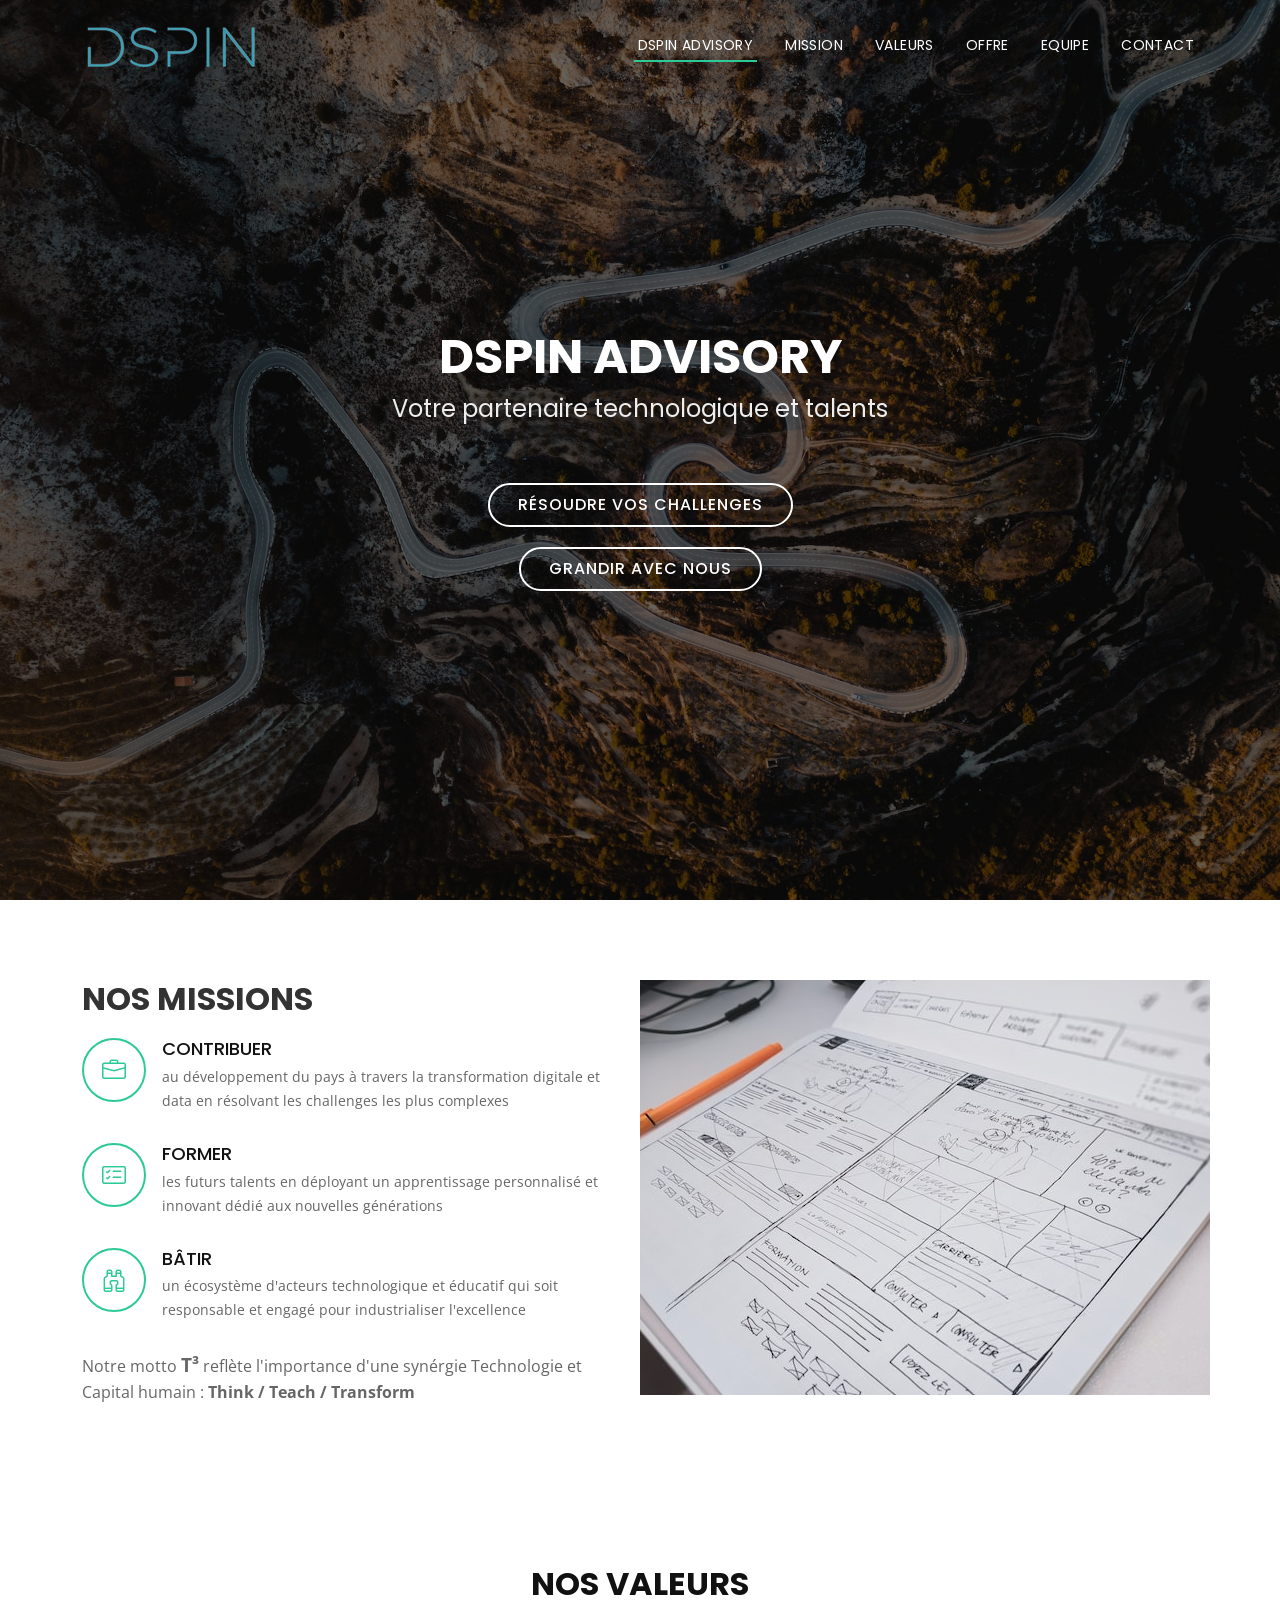
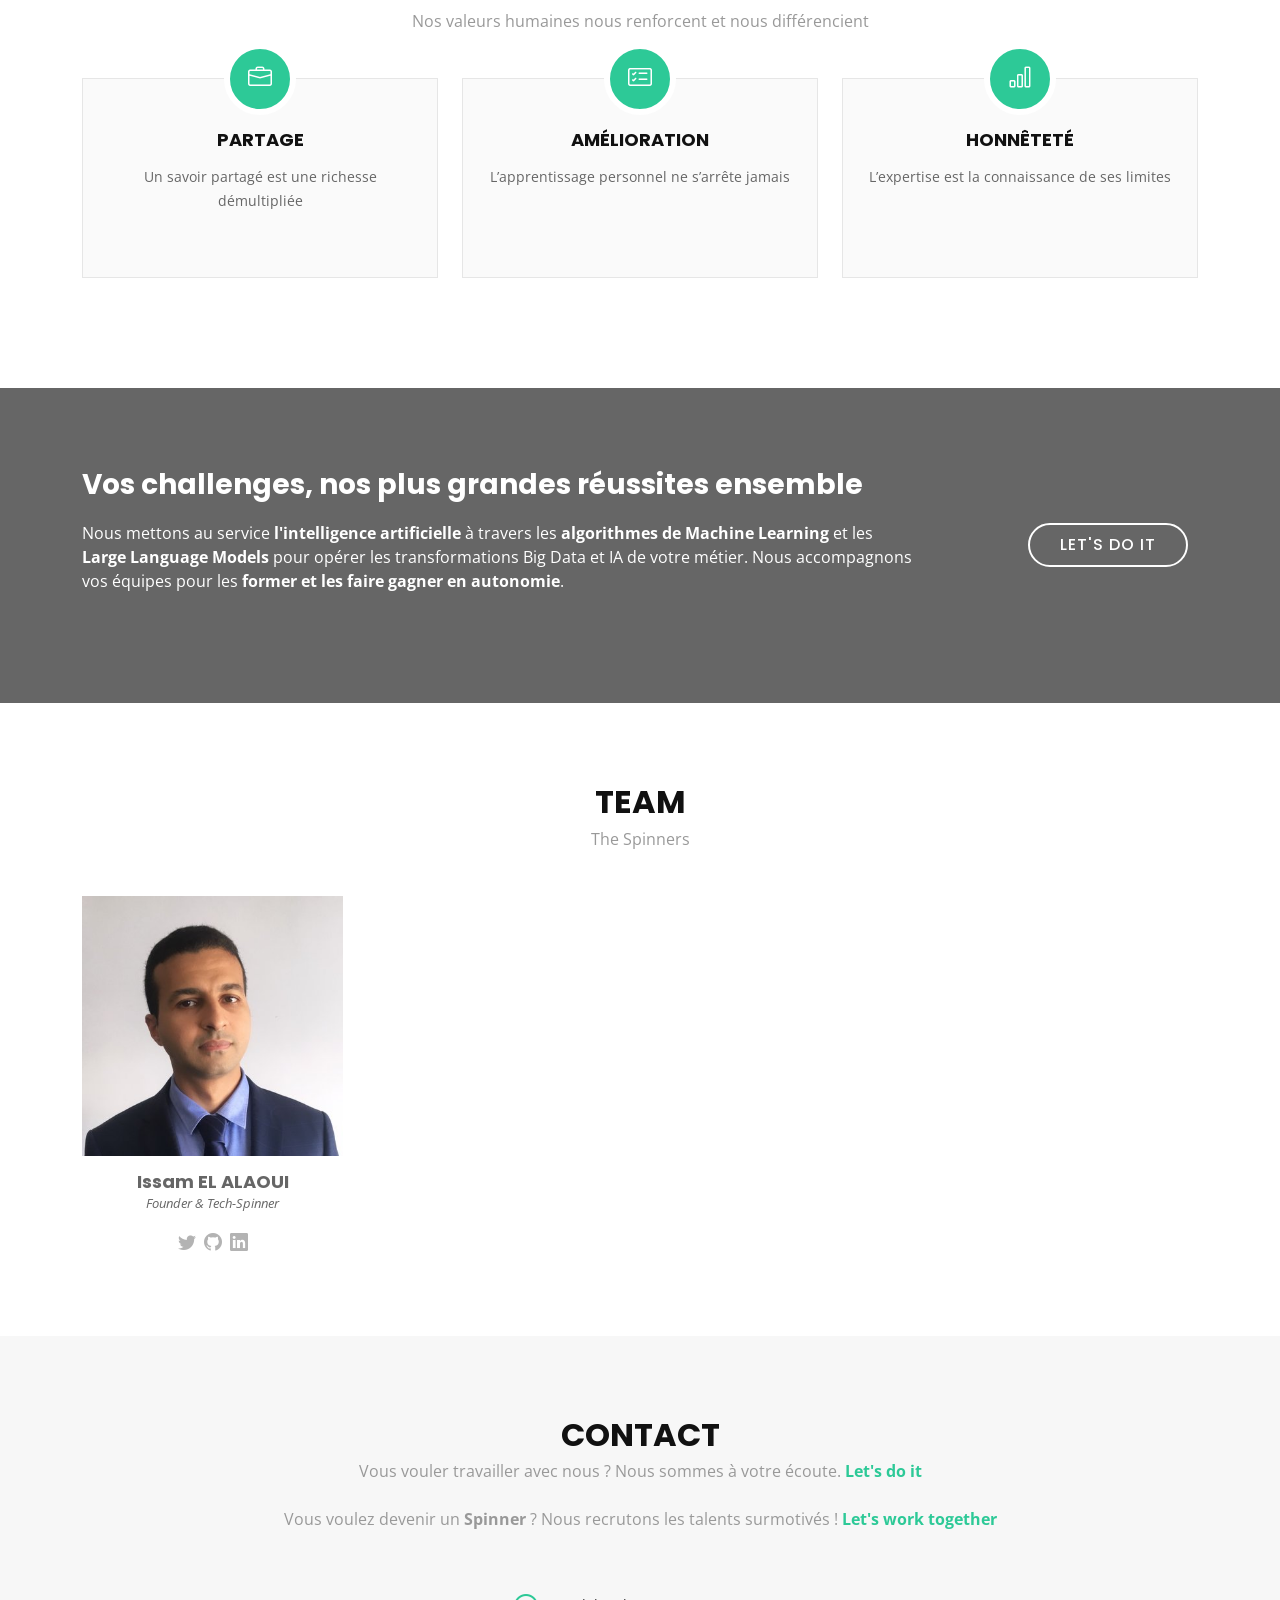
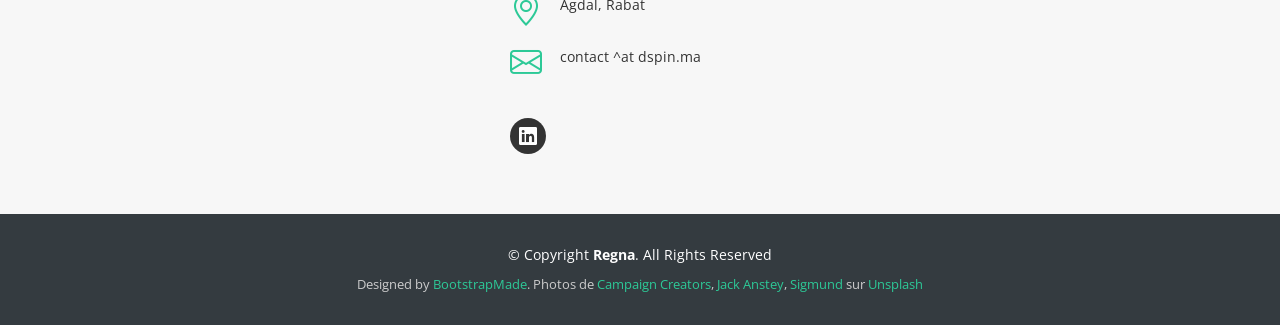
==== commit dac37862: "Cleaning" ====
--- a/index.html
+++ b/index.html
@@ -10,8 +10,8 @@
   <meta content="Data, Digital, Transformation, Consulting, Services, Advisory, Training, Talent" name="keywords">
 
   <!-- Favicons -->
-  <link href="assets/img/favicon.png" rel="icon">
-  <link href="assets/img/apple-touch-icon.png" rel="apple-touch-icon">
+  <link href="assets/img/favicon/favicon.ico" rel="icon">
+  <link href="assets/img/favicon/apple-touch-icon.png" rel="apple-touch-icon">
 
   <!-- Google Fonts -->
   <link href="https://fonts.googleapis.com/css?family=Open+Sans:300,300i,400,400i,700,700i|Poppins:300,400,500,700" rel="stylesheet">
@@ -42,8 +42,6 @@
 
       <div id="logo">
         <a href="index.html"><img src="assets/img/logo.png" alt=""></a>
-        <!-- Uncomment below if you prefer to use a text logo -->
-        <!--<h1><a href="index.html">Regna</a></h1>-->
       </div>
 
       <nav id="navbar" class="navbar">
@@ -88,7 +86,7 @@
       <h1>DSpin Advisory</h1>
       <h2>Votre partenaire technologique et talents </h2>
       <a href="#call-to-action" class="btn-get-started scrollto">Résoudre vos challenges</a>
-      <a href="#dspinner" class="btn-get-started">Grandir avec nous</a>
+      <a href="#call-to-action" class="btn-get-started">Grandir avec nous</a>
     </div>
   </section><!-- End Hero Section -->
 
@@ -106,19 +104,19 @@
             <div class="icon-box">
               <div class="icon"><i class="bi bi-briefcase"></i></div>
               <h4 class="title"><a href="">Contribuer</a></h4>
-              <p class="description">au pays à travers la transformation digitale et data en résolvant les challenges les plus complexes au service des secteurs public et privé</p>
+              <p class="description">au développement du pays à travers la transformation digitale et data en résolvant les challenges les plus complexes</p>
             </div>
 
             <div class="icon-box">
               <div class="icon"><i class="bi bi-card-checklist"></i></div>
               <h4 class="title"><a href="">Former</a></h4>
-              <p class="description">les futures générations de talents Data en déployant un apprentissage personnalisé et innovant pour les nouvelles générations </p>
+              <p class="description">les futurs talents en déployant un apprentissage personnalisé et innovant dédié aux nouvelles générations </p>
             </div>
 
             <div class="icon-box">
               <div class="icon"><i class="bi bi-binoculars"></i></div>
               <h4 class="title"><a href="">Bâtir</a></h4>
-              <p class="description">un écosystème d'acteurs technologique et éducatif qui soit responsable et engagé pour améliorer les pratiques et industrialiser l'excellence</p>
+              <p class="description">un écosystème d'acteurs technologique et éducatif qui soit responsable et engagé pour industrialiser l'excellence</p>
             </div>
             <p>
               Notre motto <span class="motto">T³</span> reflète l'importance d'une synérgie Technologie et Capital humain : <span class="dspin-bold">Think / Teach / Transform</span>
@@ -176,33 +174,28 @@
       <div class="container">
         <div class="section-header">
           <h3 class="section-title">Nos Valeurs</h3>
-          <p class="section-description">Nos valeurs nous renforcent et nous différencient</p>
+          <p class="section-description">Nos valeurs humaines nous renforcent et nous différencient</p>
         </div>
         <div class="row">
           <div class="col-lg-4 col-md-6">
             <div class="box">
               <div class="icon"><a href=""><i class="bi bi-briefcase"></i></a></div>
               <h4 class="title"><a href="">Partage</a></h4>
-              <p class="description">Enseigner est le meilleur moyen d’apprendre<br/>
-                Un savoir partagé est une richesse démultipliée</p>
+              <p class="description">Un savoir partagé est une richesse démultipliée</p>
             </div>
           </div>
           <div class="col-lg-4 col-md-6">
             <div class="box">
               <div class="icon"><a href=""><i class="bi bi-card-checklist"></i></a></div>
               <h4 class="title"><a href="">Amélioration</a></h4>
-              <p class="description">L’apprentissage ne s’arrête jamais quelque soit le poste, la compétence ou la personne<br/>
-                Le challenge personnel régulier est un bon moyen de s’améliorer
-                </p>
+              <p class="description">L’apprentissage personnel ne s’arrête jamais</p>
             </div>
           </div>
           <div class="col-lg-4 col-md-6">
             <div class="box">
               <div class="icon"><a href=""><i class="bi bi-bar-chart"></i></a></div>
               <h4 class="title"><a href="">Honnêteté</a></h4>
-              <p class="description">Le feedback honnête est la meilleure façon de grandir rapidement<br/>
-                L’expertise est la connaissance de ses limites
-                </p>
+              <p class="description">L’expertise est la connaissance de ses limites</p>
             </div>
           </div>
         </div>
@@ -216,16 +209,10 @@
         <div class="row">
           <div class="col-lg-9 text-center text-lg-start">
             <h3 class="cta-title">Vos challenges, nos plus grandes réussites ensemble</h3>
-            <p class="cta-text">Nous mettons en place des <span class="dspin-bold">plans stratégiques Data</span>, 
-              nous construisons des <span class="dspin-bold">socles technologiques</span> 
-              et mettons en place des <span class="dspin-bold">algorithmes d'intelligence artificielle</span>, 
-              nous opérons la transformation de votre métier 
-              par la <span class="dspin-bold">Transformation Digital Data</span> 
-              et nous faisons de la <span class="dspin-bold">formation et 
-                de l'animation de séminaire de vulgarisation</span></p>
+            <p class="cta-text">Nous mettons au service <span class="dspin-bold">l'intelligence artificielle</span> à travers les <span class="dspin-bold">algorithmes de Machine Learning</span> et les <span class="dspin-bold">Large Language Models</span> pour opérer les transformations Big Data et IA de votre métier. Nous accompagnons vos équipes pour les <span class="dspin-bold">former et les faire gagner en autonomie</span>.
           </div>
           <div class="col-lg-3 cta-btn-container text-center">
-            <a class="cta-btn align-middle" href="#">Let's do it</a>
+            <a class="cta-btn align-middle" target="_blank" href="https://forms.gle/1SXfpW8bUoeJxT1c9">Let's do it</a>
           </div>
         </div>
       </div>
@@ -279,14 +266,14 @@
       <div class="container">
         <div class="section-header">
           <h3 class="section-title">Team</h3>
-          <p class="section-description">E-Spinner, T-Spinners, C-Spinners, I-Spinners et D-Spinners</p>
+          <p class="section-description">The Spinners</p>
         </div>
         <div class="row">
           <div class="col-lg-3 col-md-6">
             <div class="member">
-              <div class="pic"><img src="assets/img/team-1.jpg" alt=""></div>
+              <div class="pic"><img src="assets/img/team/iea.jpg" alt=""></div>
               <h4>Issam EL ALAOUI</h4>
-              <span>Founder & T-Spinner</span>
+              <span>Founder & Tech-Spinner</span>
               <div class="social">
                 <a href="https://twitter.com/AshtonIzmev"><i class="bi bi-twitter"></i></a>
                 <a href="https://github.com/AshtonIzmev/"><i class="bi bi-github"></i></a>
@@ -294,51 +281,6 @@
               </div>
             </div>
           </div>
-
-          <!--
-          <div class="col-lg-3 col-md-6">
-            <div class="member">
-              <div class="pic"><img src="assets/img/team-2.jpg" alt=""></div>
-              <h4>Sarah Jhinson</h4>
-              <span>Product Manager</span>
-              <div class="social">
-                <a href=""><i class="bi bi-twitter"></i></a>
-                <a href=""><i class="bi bi-facebook"></i></a>
-                <a href=""><i class="bi bi-instagram"></i></a>
-                <a href=""><i class="bi bi-linkedin"></i></a>
-              </div>
-            </div>
-          </div>
-
-          <div class="col-lg-3 col-md-6">
-            <div class="member">
-              <div class="pic"><img src="assets/img/team-3.jpg" alt=""></div>
-              <h4>William Anderson</h4>
-              <span>CTO</span>
-              <div class="social">
-                <a href=""><i class="bi bi-twitter"></i></a>
-                <a href=""><i class="bi bi-facebook"></i></a>
-                <a href=""><i class="bi bi-instagram"></i></a>
-                <a href=""><i class="bi bi-linkedin"></i></a>
-              </div>
-            </div>
-          </div>
-
-          <div class="col-lg-3 col-md-6">
-            <div class="member">
-              <div class="pic"><img src="assets/img/team-4.jpg" alt=""></div>
-              <h4>Amanda Jepson</h4>
-              <span>Accountant</span>
-              <div class="social">
-                <a href=""><i class="bi bi-twitter"></i></a>
-                <a href=""><i class="bi bi-facebook"></i></a>
-                <a href=""><i class="bi bi-instagram"></i></a>
-                <a href=""><i class="bi bi-linkedin"></i></a>
-              </div>
-            </div>
-          </div>
-
-          -->
         </div>
 
       </div>
@@ -349,14 +291,10 @@
       <div class="container">
         <div class="section-header">
           <h3 class="section-title">Contact</h3>
-          <p class="section-description">Vous vouler travailler avec nous ? Nous sommes à votre écoute.
-            <br/> Vous voulez devenir un <span class="dspin-bold">X-Spinner</span> ? Nous recrutons les talents surmotivés !</p>
-        </div>
-      </div>
-
-      <!--
-        <iframe src="https://www.google.com/maps/embed?pb=!1m14!1m12!1m3!1d8422.239507953309!2d-6.848217672137614!3d33.99405893249142!2m3!1f0!2f0!3f0!3m2!1i1024!2i768!4f13.1!5e0!3m2!1sfr!2sma!4v1672904280994!5m2!1sfr!2sma" width="100%" height="380" frameborder="0" style="border:0" allowfullscreen></iframe>
-      -->
+          <p class="section-description">Vous vouler travailler avec nous ? Nous sommes à votre écoute. <a class="dspin-bold" target="_blank" href="https://forms.gle/1SXfpW8bUoeJxT1c9">Let's do it</a>
+            <br/><br/> Vous voulez devenir un <span class="dspin-bold">Spinner</span> ? Nous recrutons les talents surmotivés ! <a class="dspin-bold" target="_blank" href="https://forms.gle/TVThdMCNzmJinjdQ7">Let's work together</a></p>
+        </div>
+      </div>
 
       <div class="container mt-5">
         <div class="row justify-content-center">
@@ -371,29 +309,18 @@
 
               <div>
                 <i class="bi bi-envelope"></i>
-                <p>contact@dspin.ma</p>
+                <p>contact ^at dspin.ma</p>
               </div>
 
-              <!--
-              <div>
-                <i class="bi bi-phone"></i>
-                <p>+1 5589 55488 55s</p>
-              </div>
-              -->
             </div>
 
             <div class="social-links">
-              <!--
-              <a href="#" class="twitter"><i class="bi bi-twitter"></i></a>
-              <a href="#" class="facebook"><i class="bi bi-facebook"></i></a>
-              <a href="#" class="instagram"><i class="bi bi-instagram"></i></a>
-              <a href="#" class="instagram"><i class="bi bi-instagram"></i></a>
-              -->
-              <a href="https://www.linkedin.com/company/91606610/" class="linkedin"><i class="bi bi-linkedin"></i></a>
-            </div>
-
-          </div>
-
+              <a href="https://www.linkedin.com/company/dspinadvisory" class="linkedin"><i class="bi bi-linkedin"></i></a>
+            </div>
+
+          </div>
+
+          <!--
           <div class="col-lg-5 col-md-8">
             <div class="form">
               <form action="forms/contact.php" method="post" role="form" class="php-email-form">
@@ -418,6 +345,7 @@
               </form>
             </div>
           </div>
+          -->
 
         </div>
 
@@ -430,7 +358,6 @@
   <footer id="footer">
     <div class="footer-top">
       <div class="container">
-
       </div>
     </div>
 
@@ -439,12 +366,6 @@
         &copy; Copyright <strong>Regna</strong>. All Rights Reserved
       </div>
       <div class="credits">
-        <!--
-        All the links in the footer should remain intact.
-        You can delete the links only if you purchased the pro version.
-        Licensing information: https://bootstrapmade.com/license/
-        Purchase the pro version with working PHP/AJAX contact form: https://bootstrapmade.com/buy/?theme=Regna
-      -->
         Designed by <a href="https://bootstrapmade.com/">BootstrapMade</a>. 
         Photos de 
       <a href="https://unsplash.com/@campaign_creators?utm_source=unsplash&utm_medium=referral&utm_content=creditCopyText">Campaign Creators</a>,   
--- a/assets/css/style.css
+++ b/assets/css/style.css
@@ -497,7 +497,7 @@
 
 .section-header .section-description {
   text-align: center;
-  padding-bottom: 40px;
+  padding-bottom: 15px;
   color: #999;
 }
 
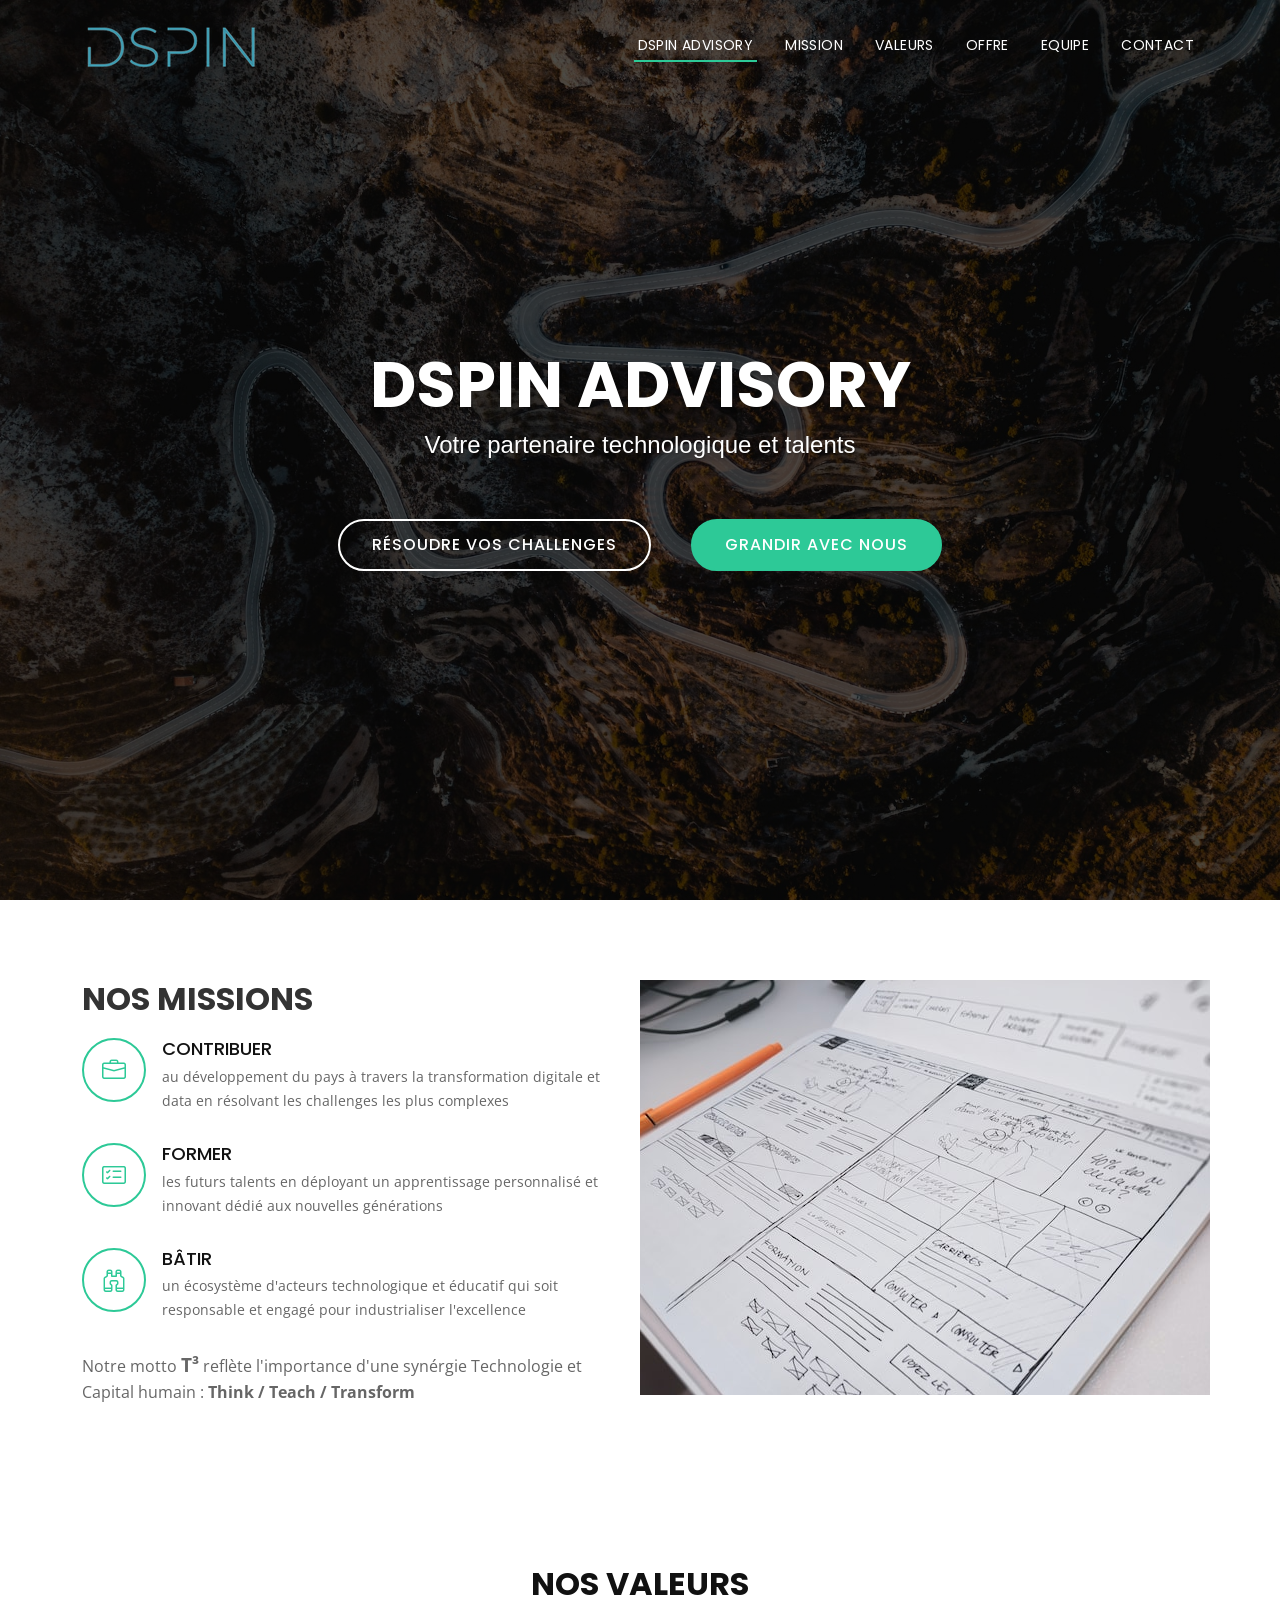
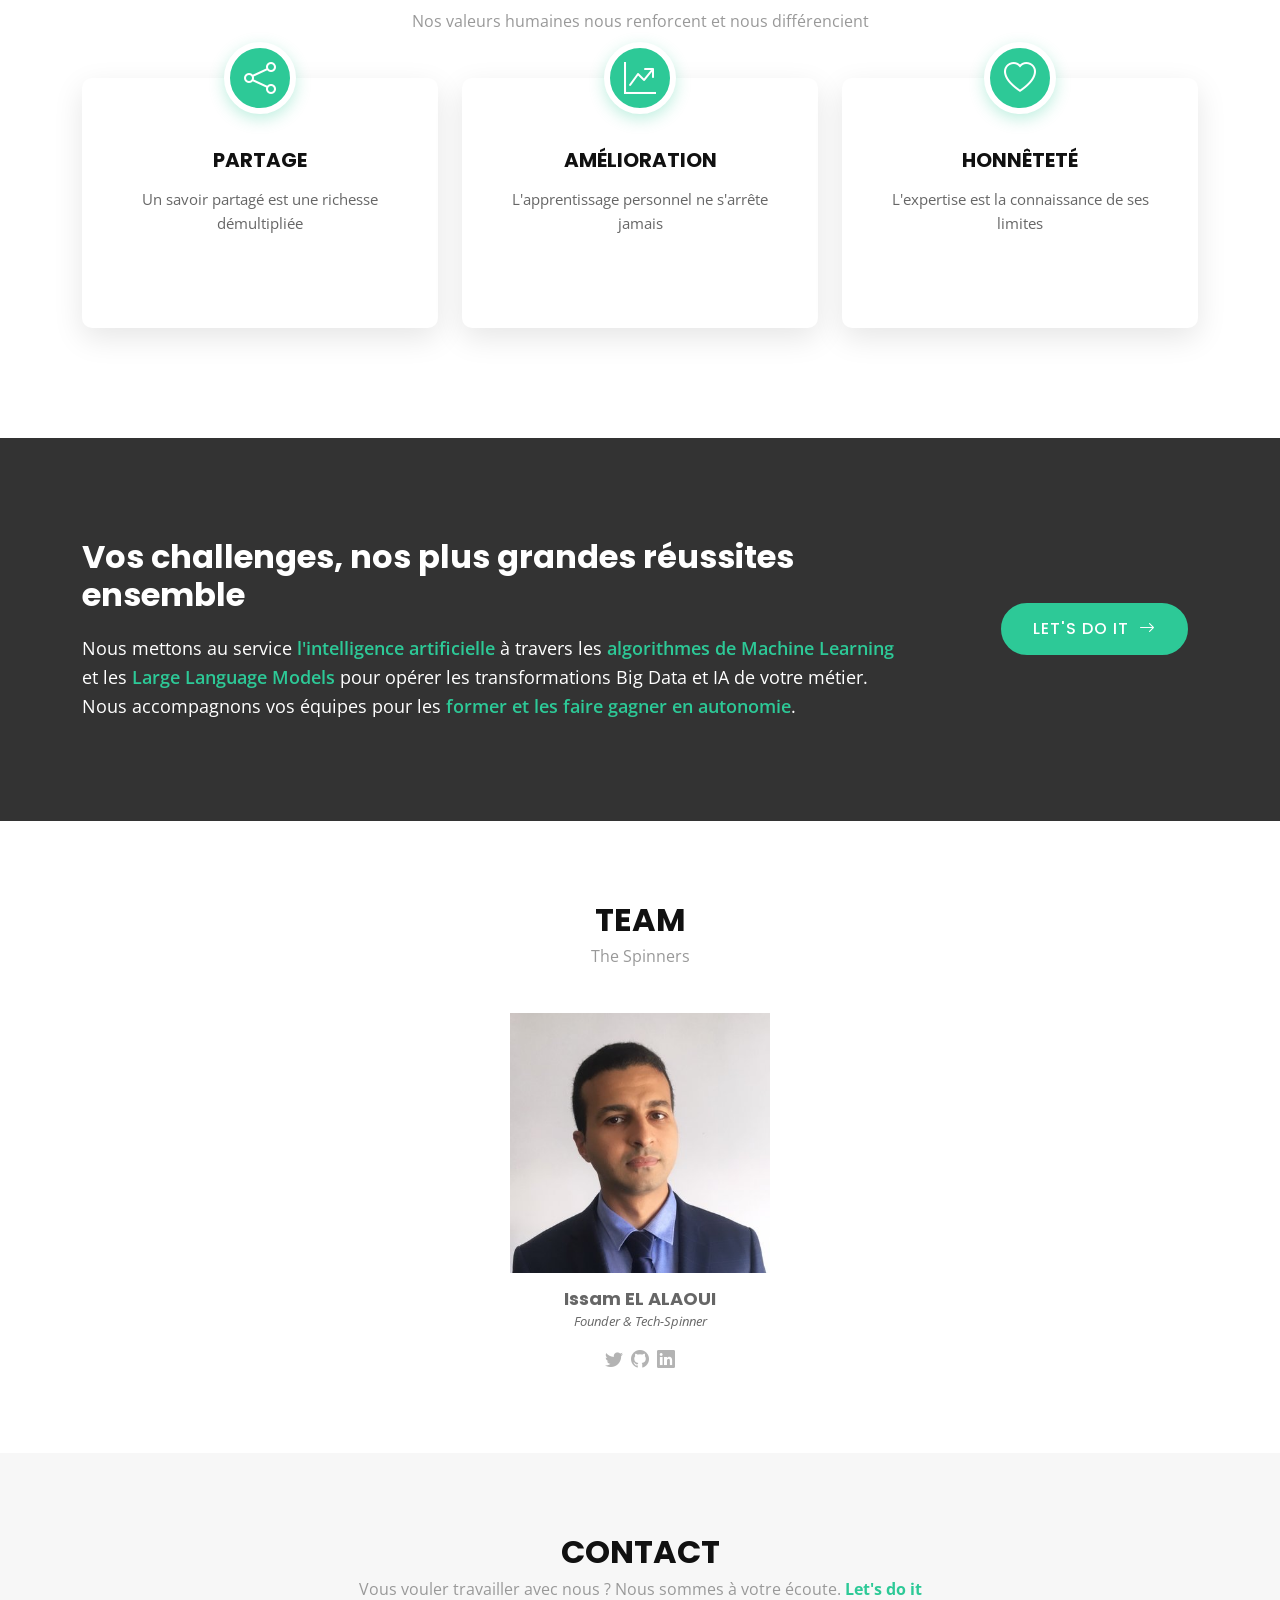
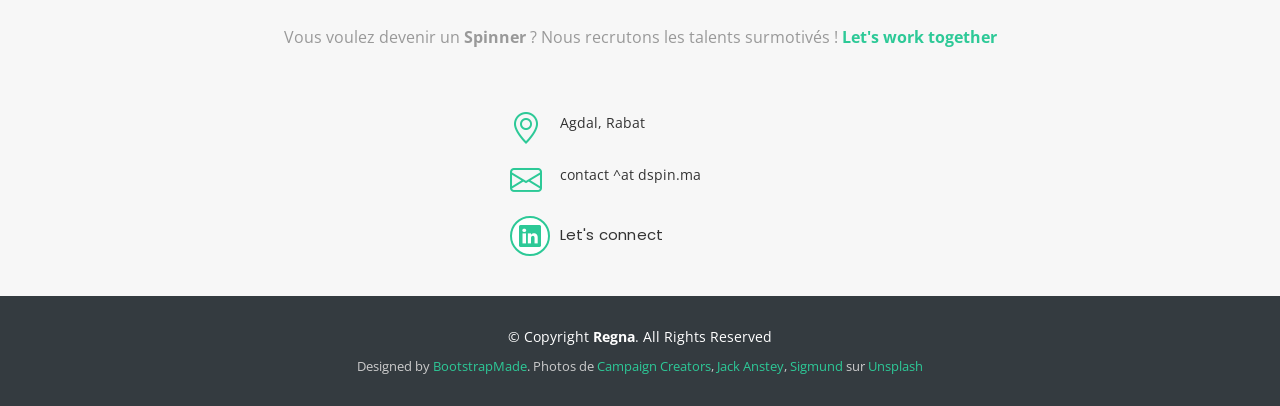
==== commit 8bed88aa: "clean state" ====
--- a/index.html
+++ b/index.html
@@ -26,12 +26,6 @@
   <!-- Template Main CSS File -->
   <link href="assets/css/style.css" rel="stylesheet">
 
-  <!-- =======================================================
-  * Template Name: Regna - v4.10.0
-  * Template URL: https://bootstrapmade.com/regna-bootstrap-onepage-template/
-  * Author: BootstrapMade.com
-  * License: https://bootstrapmade.com/license/
-  ======================================================== -->
 </head>
 
 <body>
@@ -51,25 +45,6 @@
           <li><a class="nav-link scrollto" href="#services">Valeurs</a></li>
           <li><a class="nav-link scrollto " href="#call-to-action">Offre</a></li>
           <li><a class="nav-link scrollto" href="#team">Equipe</a></li>
-          <!--
-          <li class="dropdown"><a href="#"><span>Drop Down</span> <i class="bi bi-chevron-down"></i></a>
-            <ul>
-              <li><a href="#">Drop Down 1</a></li>
-              <li class="dropdown"><a href="#"><span>Deep Drop Down</span> <i class="bi bi-chevron-right"></i></a>
-                <ul>
-                  <li><a href="#">Deep Drop Down 1</a></li>
-                  <li><a href="#">Deep Drop Down 2</a></li>
-                  <li><a href="#">Deep Drop Down 3</a></li>
-                  <li><a href="#">Deep Drop Down 4</a></li>
-                  <li><a href="#">Deep Drop Down 5</a></li>
-                </ul>
-              </li>
-              <li><a href="#">Drop Down 2</a></li>
-              <li><a href="#">Drop Down 3</a></li>
-              <li><a href="#">Drop Down 4</a></li>
-            </ul>
-          </li>
-          -->
           <li><a class="nav-link scrollto" href="#contact">Contact</a></li>
         </ul>
         <i class="bi bi-list mobile-nav-toggle"></i>
@@ -84,9 +59,11 @@
   <section id="hero">
     <div class="hero-container">
       <h1>DSpin Advisory</h1>
-      <h2>Votre partenaire technologique et talents </h2>
-      <a href="#call-to-action" class="btn-get-started scrollto">Résoudre vos challenges</a>
-      <a href="#call-to-action" class="btn-get-started">Grandir avec nous</a>
+      <h2>Votre partenaire technologique et talents</h2>
+      <div class="hero-buttons">
+        <a href="#call-to-action" class="btn-get-started scrollto">Résoudre vos challenges</a>
+        <a href="#call-to-action" class="btn-get-started btn-secondary">Grandir avec nous</a>
+      </div>
     </div>
   </section><!-- End Hero Section -->
 
@@ -130,42 +107,6 @@
       </div>
     </section><!-- End About Section -->
 
-    <!-- ======= Facts Section ======= -->
-    <!--
-    <section id="facts">
-      <div class="container">
-        <div class="section-header">
-          <h3 class="section-title">Facts</h3>
-          <p class="section-description">Sed ut perspiciatis unde omnis iste natus error sit voluptatem accusantium doloremque</p>
-        </div>
-        <div class="row counters">
-
-          <div class="col-lg-3 col-6 text-center">
-            <span data-purecounter-start="0" data-purecounter-end="232" data-purecounter-duration="1" class="purecounter"></span>
-            <p>Clients</p>
-          </div>
-
-          <div class="col-lg-3 col-6 text-center">
-            <span data-purecounter-start="0" data-purecounter-end="534" data-purecounter-duration="1" class="purecounter"></span>
-            <p>Projects</p>
-          </div>
-
-          <div class="col-lg-3 col-6 text-center">
-            <span data-purecounter-start="0" data-purecounter-end="1463" data-purecounter-duration="1" class="purecounter"></span>
-            <p>Hours Of Support</p>
-          </div>
-
-          <div class="col-lg-3 col-6 text-center">
-            <span data-purecounter-start="0" data-purecounter-end="42" data-purecounter-duration="1" class="purecounter"></span>
-            <p>Hard Workers</p>
-          </div>
-
-        </div>
-
-      </div>
-    </section>
-    -->
-
     <!-- * * * * * * * * * * * * * *  -->
     <!-- * * * * * * * * * * * * * *  -->
     <!-- * * * * * * * * * * * * * *  -->
@@ -179,27 +120,26 @@
         <div class="row">
           <div class="col-lg-4 col-md-6">
             <div class="box">
-              <div class="icon"><a href=""><i class="bi bi-briefcase"></i></a></div>
-              <h4 class="title"><a href="">Partage</a></h4>
+              <div class="icon"><i class="bi bi-share"></i></div>
+              <h4 class="title">Partage</h4>
               <p class="description">Un savoir partagé est une richesse démultipliée</p>
             </div>
           </div>
           <div class="col-lg-4 col-md-6">
             <div class="box">
-              <div class="icon"><a href=""><i class="bi bi-card-checklist"></i></a></div>
-              <h4 class="title"><a href="">Amélioration</a></h4>
-              <p class="description">L’apprentissage personnel ne s’arrête jamais</p>
+              <div class="icon"><i class="bi bi-graph-up-arrow"></i></div>
+              <h4 class="title">Amélioration</h4>
+              <p class="description">L'apprentissage personnel ne s'arrête jamais</p>
             </div>
           </div>
           <div class="col-lg-4 col-md-6">
             <div class="box">
-              <div class="icon"><a href=""><i class="bi bi-bar-chart"></i></a></div>
-              <h4 class="title"><a href="">Honnêteté</a></h4>
-              <p class="description">L’expertise est la connaissance de ses limites</p>
-            </div>
-          </div>
-        </div>
-
+              <div class="icon"><i class="bi bi-heart"></i></div>
+              <h4 class="title">Honnêteté</h4>
+              <p class="description">L'expertise est la connaissance de ses limites</p>
+            </div>
+          </div>
+        </div>
       </div>
     </section><!-- End Services Section -->
 
@@ -209,54 +149,18 @@
         <div class="row">
           <div class="col-lg-9 text-center text-lg-start">
             <h3 class="cta-title">Vos challenges, nos plus grandes réussites ensemble</h3>
-            <p class="cta-text">Nous mettons au service <span class="dspin-bold">l'intelligence artificielle</span> à travers les <span class="dspin-bold">algorithmes de Machine Learning</span> et les <span class="dspin-bold">Large Language Models</span> pour opérer les transformations Big Data et IA de votre métier. Nous accompagnons vos équipes pour les <span class="dspin-bold">former et les faire gagner en autonomie</span>.
+            <p class="cta-text">Nous mettons au service <span class="dspin-bold">l'intelligence artificielle</span> à travers les <span class="dspin-bold">algorithmes de Machine Learning</span> et les <span class="dspin-bold">Large Language Models</span> pour opérer les transformations Big Data et IA de votre métier. Nous accompagnons vos équipes pour les <span class="dspin-bold">former et les faire gagner en autonomie</span>.</p>
           </div>
           <div class="col-lg-3 cta-btn-container text-center">
-            <a class="cta-btn align-middle" target="_blank" href="https://forms.gle/1SXfpW8bUoeJxT1c9">Let's do it</a>
+            <a class="cta-btn align-middle" target="_blank" href="https://forms.gle/y7xFThwhoduSucUY9">
+              <span>Let's do it</span>
+              <i class="bi bi-arrow-right"></i>
+            </a>
           </div>
         </div>
       </div>
     </section><!-- End Call To Action Section -->
 
-    <!-- * * * * * * * * * * * * * *  -->
-    <!-- * * * * * * * * * * * * * *  -->
-    <!-- * * * * * * * * * * * * * *  -->
-    <!-- ======= Portfolio Section ======= -->
-    <!--
-    <section id="portfolio" class="portfolio">
-      <div class="container">
-        <div class="section-header">
-          <h3 class="section-title">Portfolio</h3>
-          <p class="section-description">Sed ut perspiciatis unde omnis iste natus error sit voluptatem accusantium doloremque</p>
-        </div>
-
-        <div class="row">
-          <div class="col-lg-12 d-flex justify-content-center">
-            <ul id="portfolio-flters">
-              <li data-filter="*" class="filter-active">All</li>
-              <li data-filter=".filter-app">App</li>
-              <li data-filter=".filter-card">Card</li>
-              <li data-filter=".filter-web">Web</li>
-            </ul>
-          </div>
-        </div>
-
-        <div class="row portfolio-container">
-
-          <div class="col-lg-4 col-md-6 portfolio-item filter-app">
-            <img src="assets/img/portfolio/portfolio-1.jpg" class="img-fluid" alt="">
-            <div class="portfolio-info">
-              <h4>App 1</h4>
-              <p>App</p>
-              <a href="assets/img/portfolio/portfolio-1.jpg" data-gallery="portfolioGallery" class="portfolio-lightbox preview-link" title="App 1"><i class="bx bx-plus"></i></a>
-              <a href="portfolio-details.html" class="details-link" title="More Details"><i class="bx bx-link"></i></a>
-            </div>
-          </div>
-        </div>
-
-      </div>
-    </section>
-    -->
 
     <!-- * * * * * * * * * * * * * *  -->
     <!-- * * * * * * * * * * * * * *  -->
@@ -269,7 +173,7 @@
           <p class="section-description">The Spinners</p>
         </div>
         <div class="row">
-          <div class="col-lg-3 col-md-6">
+          <div class="col-lg-4 offset-lg-4 col-md-6 offset-md-3 d-flex justify-content-center">
             <div class="member">
               <div class="pic"><img src="assets/img/team/iea.jpg" alt=""></div>
               <h4>Issam EL ALAOUI</h4>
@@ -315,37 +219,13 @@
             </div>
 
             <div class="social-links">
-              <a href="https://www.linkedin.com/company/dspinadvisory" class="linkedin"><i class="bi bi-linkedin"></i></a>
-            </div>
-
-          </div>
-
-          <!--
-          <div class="col-lg-5 col-md-8">
-            <div class="form">
-              <form action="forms/contact.php" method="post" role="form" class="php-email-form">
-                <div class="form-group">
-                  <input type="text" name="name" class="form-control" id="name" placeholder="Nom/Prénom" required>
-                </div>
-                <div class="form-group mt-3">
-                  <input type="email" class="form-control" name="email" id="email" placeholder="Email" required>
-                </div>
-                <div class="form-group mt-3">
-                  <input type="text" class="form-control" name="subject" id="subject" placeholder="Parlons-nous business ou recrutement ?" required>
-                </div>
-                <div class="form-group mt-3">
-                  <textarea class="form-control" name="message" rows="5" placeholder="Votre message" required></textarea>
-                </div>
-                <div class="my-3">
-                  <div class="loading">Chargement</div>
-                  <div class="error-message"></div>
-                  <div class="sent-message">Votre message a été envoyé, merci.</div>
-                </div>
-                <div class="text-center"><button type="submit">Envoyer</button></div>
-              </form>
-            </div>
-          </div>
-          -->
+              <a href="https://www.linkedin.com/in/issam-el-alaoui-389a8231/" class="linkedin">
+                <span class="icon-circle"><i class="bi bi-linkedin"></i></span>
+                <span class="social-text">Let's connect</span>
+              </a>
+            </div>
+
+          </div>
 
         </div>
 
@@ -388,6 +268,22 @@
   <!-- Template Main JS File -->
   <script src="assets/js/main.js"></script>
 
+  <!-- Fathom - simple website analytics - https://github.com/usefathom/fathom -->
+  <script>
+  (function(f, a, t, h, o, m){
+    a[h]=a[h]||function(){
+      (a[h].q=a[h].q||[]).push(arguments)
+    };
+    o=f.createElement('script'),
+    m=f.getElementsByTagName('script')[0];
+    o.async=1; o.src=t; o.id='fathom-script';
+    m.parentNode.insertBefore(o,m)
+  })(document, window, '//analytics.issam.ma/tracker.js', 'fathom');
+  fathom('set', 'siteId', 'TLRKI');
+  fathom('trackPageview');
+  </script>
+  <!-- / Fathom -->
+
 </body>
 
 </html>
--- a/assets/css/style.css
+++ b/assets/css/style.css
@@ -393,7 +393,7 @@
 #hero {
   width: 100%;
   height: 100vh;
-  background: url(../img/river.jpg) top center;
+  background: linear-gradient(rgba(0, 0, 0, 0.7), rgba(0, 0, 0, 0.7)), url(../img/river.jpg) top center;
   background-size: cover;
   position: relative;
 }
@@ -402,16 +402,6 @@
   #hero {
     background-attachment: fixed;
   }
-}
-
-#hero:before {
-  content: "";
-  background: rgba(0, 0, 0, 0.6);
-  position: absolute;
-  bottom: 0;
-  top: 0;
-  left: 0;
-  right: 0;
 }
 
 #hero .hero-container {
@@ -425,28 +415,32 @@
   align-items: center;
   flex-direction: column;
   text-align: center;
+  padding: 0 20px;
 }
 
 #hero h1 {
   margin: 30px 0 10px 0;
-  font-size: 48px;
+  font-size: 64px;
   font-weight: 700;
-  line-height: 56px;
+  line-height: 72px;
   text-transform: uppercase;
   color: #fff;
+  text-shadow: 2px 2px 4px rgba(0, 0, 0, 0.3);
 }
 
 @media (max-width: 768px) {
   #hero h1 {
-    font-size: 28px;
-    line-height: 36px;
+    font-size: 32px;
+    line-height: 40px;
   }
 }
 
 #hero h2 {
-  color: #eee;
+  color: #fff;
   margin-bottom: 50px;
   font-size: 24px;
+  font-weight: 300;
+  text-shadow: 1px 1px 2px rgba(0, 0, 0, 0.3);
 }
 
 @media (max-width: 768px) {
@@ -455,6 +449,13 @@
     line-height: 24px;
     margin-bottom: 30px;
   }
+}
+
+.hero-buttons {
+  display: flex;
+  gap: 20px;
+  flex-wrap: wrap;
+  justify-content: center;
 }
 
 #hero .btn-get-started {
@@ -464,17 +465,30 @@
   font-size: 16px;
   letter-spacing: 1px;
   display: inline-block;
-  padding: 8px 28px;
+  padding: 12px 32px;
   border-radius: 50px;
-  transition: 0.5s;
+  transition: all 0.3s ease;
   margin: 10px;
   border: 2px solid #fff;
   color: #fff;
+  background: transparent;
 }
 
 #hero .btn-get-started:hover {
   background: #2dc997;
   border: 2px solid #2dc997;
+  transform: translateY(-3px);
+  box-shadow: 0 10px 20px rgba(0, 0, 0, 0.2);
+}
+
+#hero .btn-secondary {
+  background: #2dc997;
+  border: 2px solid #2dc997;
+}
+
+#hero .btn-secondary:hover {
+  background: transparent;
+  border: 2px solid #fff;
 }
 
 /*--------------------------------------------------------------
@@ -667,20 +681,27 @@
 }
 
 #services .box {
-  padding: 50px 20px;
+  padding: 50px 30px;
   margin-bottom: 50px;
   text-align: center;
-  border: 1px solid #e6e6e6;
-  height: 200px;
+  border-radius: 10px;
+  box-shadow: 0 10px 30px rgba(0, 0, 0, 0.1);
+  height: 250px;
   position: relative;
-  background: #fafafa;
+  background: #fff;
+  transition: all 0.3s ease;
+}
+
+#services .box:hover {
+  transform: translateY(-10px);
+  box-shadow: 0 15px 35px rgba(0, 0, 0, 0.15);
 }
 
 #services .icon {
   position: absolute;
   top: -36px;
   left: calc(50% - 36px);
-  transition: 0.2s;
+  transition: 0.3s;
   border-radius: 50%;
   border: 6px solid #fff;
   display: flex;
@@ -691,15 +712,12 @@
   width: 72px;
   height: 72px;
   background: #2dc997;
-}
-
-#services .icon a {
-  display: inline-block;
+  box-shadow: 0 5px 15px rgba(45, 201, 151, 0.3);
 }
 
 #services .icon i {
   color: #fff;
-  font-size: 24px;
+  font-size: 32px;
   line-height: 0;
 }
 
@@ -712,32 +730,26 @@
   color: #2dc997;
 }
 
-#services .box:hover .icon a {
-  color: #2dc997;
-}
-
 #services .title {
   font-weight: 700;
-  font-size: 18px;
-  margin-bottom: 15px;
+  font-size: 20px;
+  margin: 20px 0 15px 0;
   text-transform: uppercase;
-}
-
-#services .title a {
   color: #111;
 }
 
 #services .description {
-  font-size: 14px;
+  font-size: 15px;
   line-height: 24px;
+  color: #666;
 }
 
 /* Call To Action Section
 --------------------------------*/
 #call-to-action {
-  background: linear-gradient(rgba(0, 0, 0, 0.6), rgba(0, 0, 0, 0.6)), url(../img/call-to-action-bg.jpg) fixed center center;
+  background: linear-gradient(rgba(0, 0, 0, 0.8), rgba(0, 0, 0, 0.8)), url(../img/call-to-action-bg.jpg) fixed center center;
   background-size: cover;
-  padding: 80px 0;
+  padding: 100px 0;
 }
 
 @media (max-width: 1024px) {
@@ -748,12 +760,21 @@
 
 #call-to-action .cta-title {
   color: #fff;
-  font-size: 28px;
+  font-size: 32px;
   font-weight: 700;
+  margin-bottom: 20px;
 }
 
 #call-to-action .cta-text {
   color: #fff;
+  font-size: 18px;
+  line-height: 1.6;
+  margin-bottom: 0;
+}
+
+#call-to-action .cta-text .dspin-bold {
+  color: #2dc997;
+  font-weight: 600;
 }
 
 @media (min-width: 769px) {
@@ -770,18 +791,32 @@
   font-weight: 500;
   font-size: 16px;
   letter-spacing: 1px;
-  display: inline-block;
-  padding: 8px 30px;
+  display: inline-flex;
+  align-items: center;
+  justify-content: center;
+  padding: 12px 30px;
   border-radius: 50px;
-  transition: 0.5s;
+  transition: all 0.3s ease;
   margin: 10px;
-  border: 2px solid #fff;
-  color: #fff;
+  border: 2px solid #2dc997;
+  color: #fff;
+  background: #2dc997;
+  gap: 10px;
+}
+
+#call-to-action .cta-btn i {
+  transition: transform 0.3s ease;
 }
 
 #call-to-action .cta-btn:hover {
-  background: #2dc997;
+  background: transparent;
   border: 2px solid #2dc997;
+  transform: translateY(-3px);
+  box-shadow: 0 10px 20px rgba(0, 0, 0, 0.2);
+}
+
+#call-to-action .cta-btn:hover i {
+  transform: translateX(5px);
 }
 
 /* Portfolio Section
@@ -967,10 +1002,17 @@
   margin-bottom: 15px;
   overflow: hidden;
   height: 260px;
+  display: flex;
+  align-items: center;
+  justify-content: center;
 }
 
 #team .member .pic img {
-  max-width: 100%;
+  width: 100%;
+  height: 100%;
+  object-fit: cover;
+  object-position: center;
+  display: block;
 }
 
 #team .member h4 {
@@ -1037,31 +1079,56 @@
 }
 
 #contact .social-links {
-  padding: 20px 0;
+  padding: 0;
+  margin-top: 10px;
+  display: flex;
+  gap: 10px;
+  align-items: center;
 }
 
 #contact .social-links a {
-  font-size: 18px;
-  background: #333;
-  color: #fff;
-  line-height: 1;
-  border-radius: 50%;
-  text-align: center;
-  width: 36px;
-  height: 36px;
-  transition: 0.3s;
-  display: inline-flex;
+  display: flex;
+  align-items: center;
+  gap: 10px;
+  text-decoration: none;
+}
+
+#contact .social-links .icon-circle {
+  display: flex;
   align-items: center;
   justify-content: center;
-}
-
-#contact .social-links a i {
-  line-height: 0;
-}
-
-#contact .social-links a:hover {
+  width: 40px;
+  height: 40px;
+  border-radius: 50%;
+  border: 2px solid #2dc997;
+  background: #fff;
+}
+
+#contact .social-links .icon-circle i {
+  color: #2dc997;
+  font-size: 22px;
+}
+
+#contact .social-links .social-text {
+  margin-left: 0;
+  font-size: 15px;
+  color: #333;
+  font-weight: 400;
+  font-family: "Poppins", sans-serif;
+  letter-spacing: 0.2px;
+  white-space: nowrap;
+}
+
+#contact .social-links a:hover .icon-circle {
   background: #2dc997;
-  color: #fff;
+}
+
+#contact .social-links a:hover .icon-circle i {
+  color: #fff;
+}
+
+#contact .social-links a:hover .social-text {
+  color: #2dc997;
 }
 
 #contact .php-email-form .error-message {
@@ -1171,9 +1238,6 @@
   color: #ccc;
 }
 
-
-
-
 /*--------------------------------------------------------------
 # Custom
 --------------------------------------------------------------*/
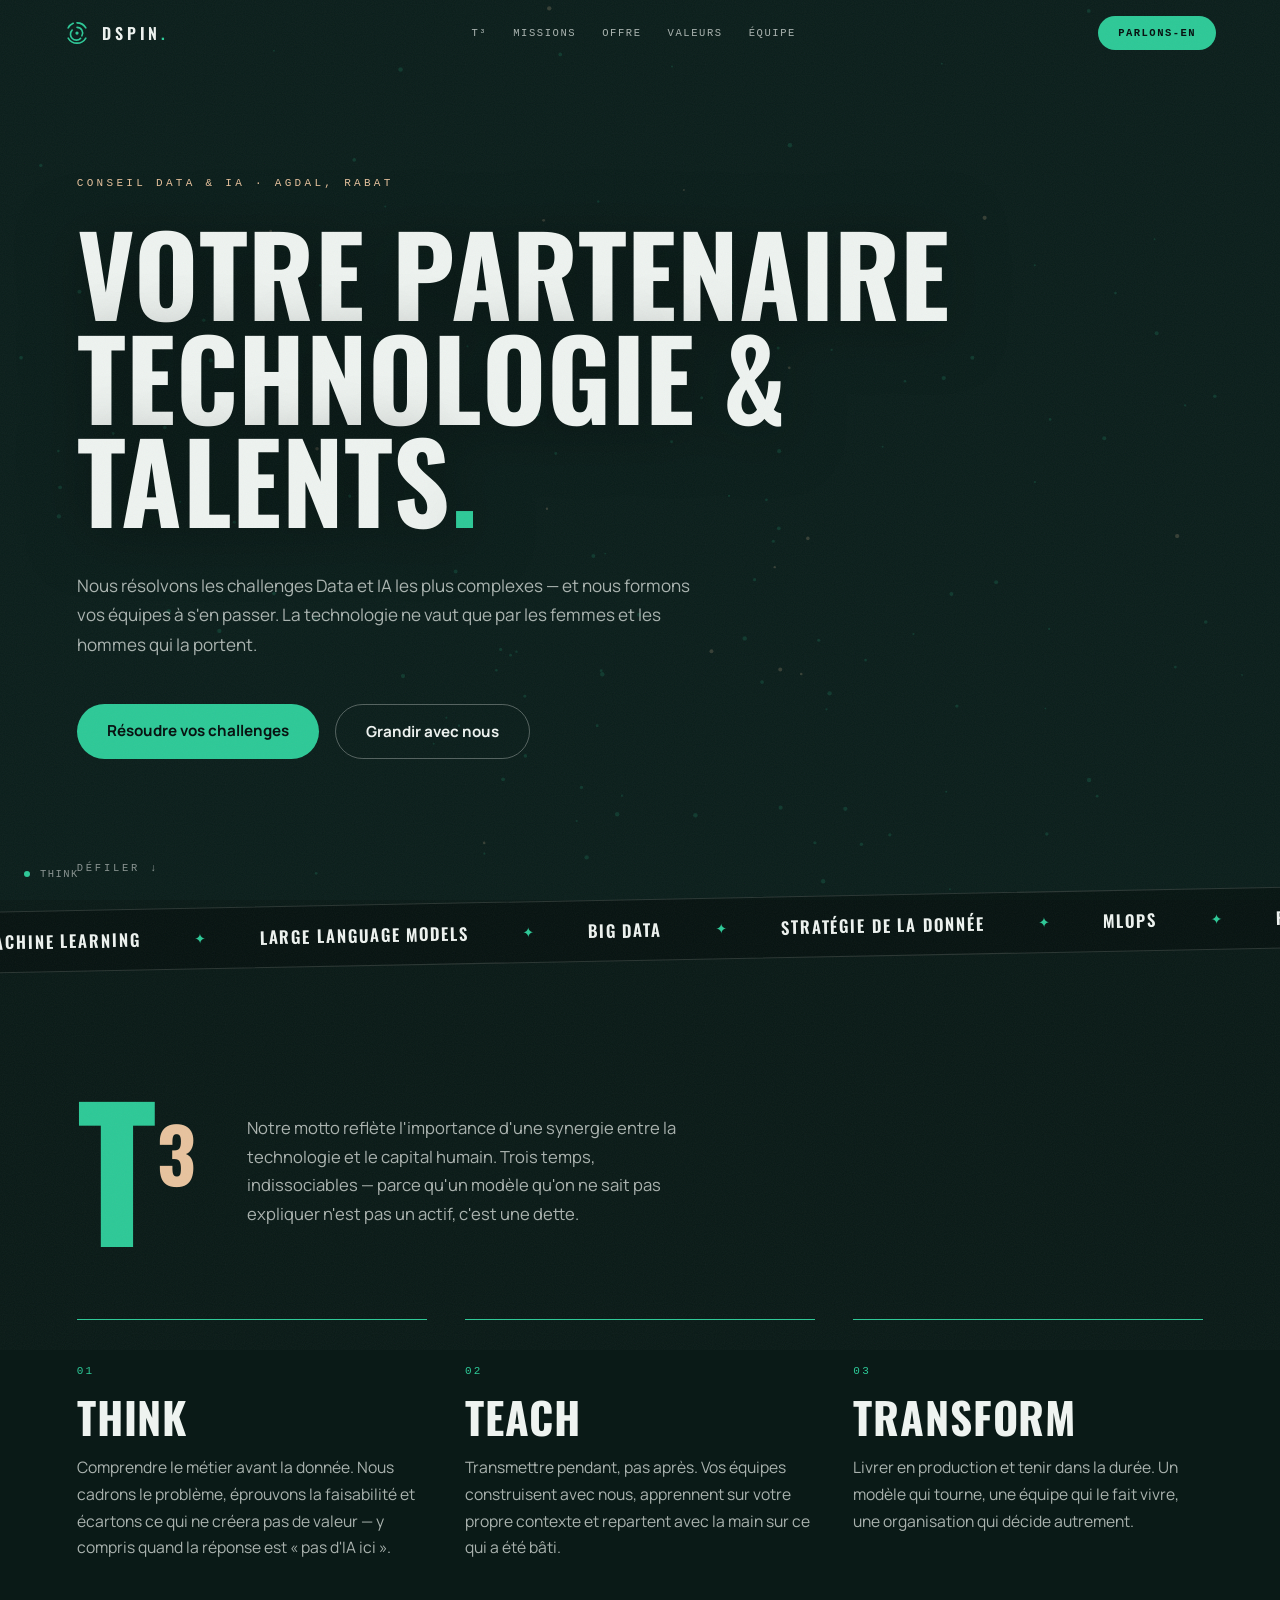
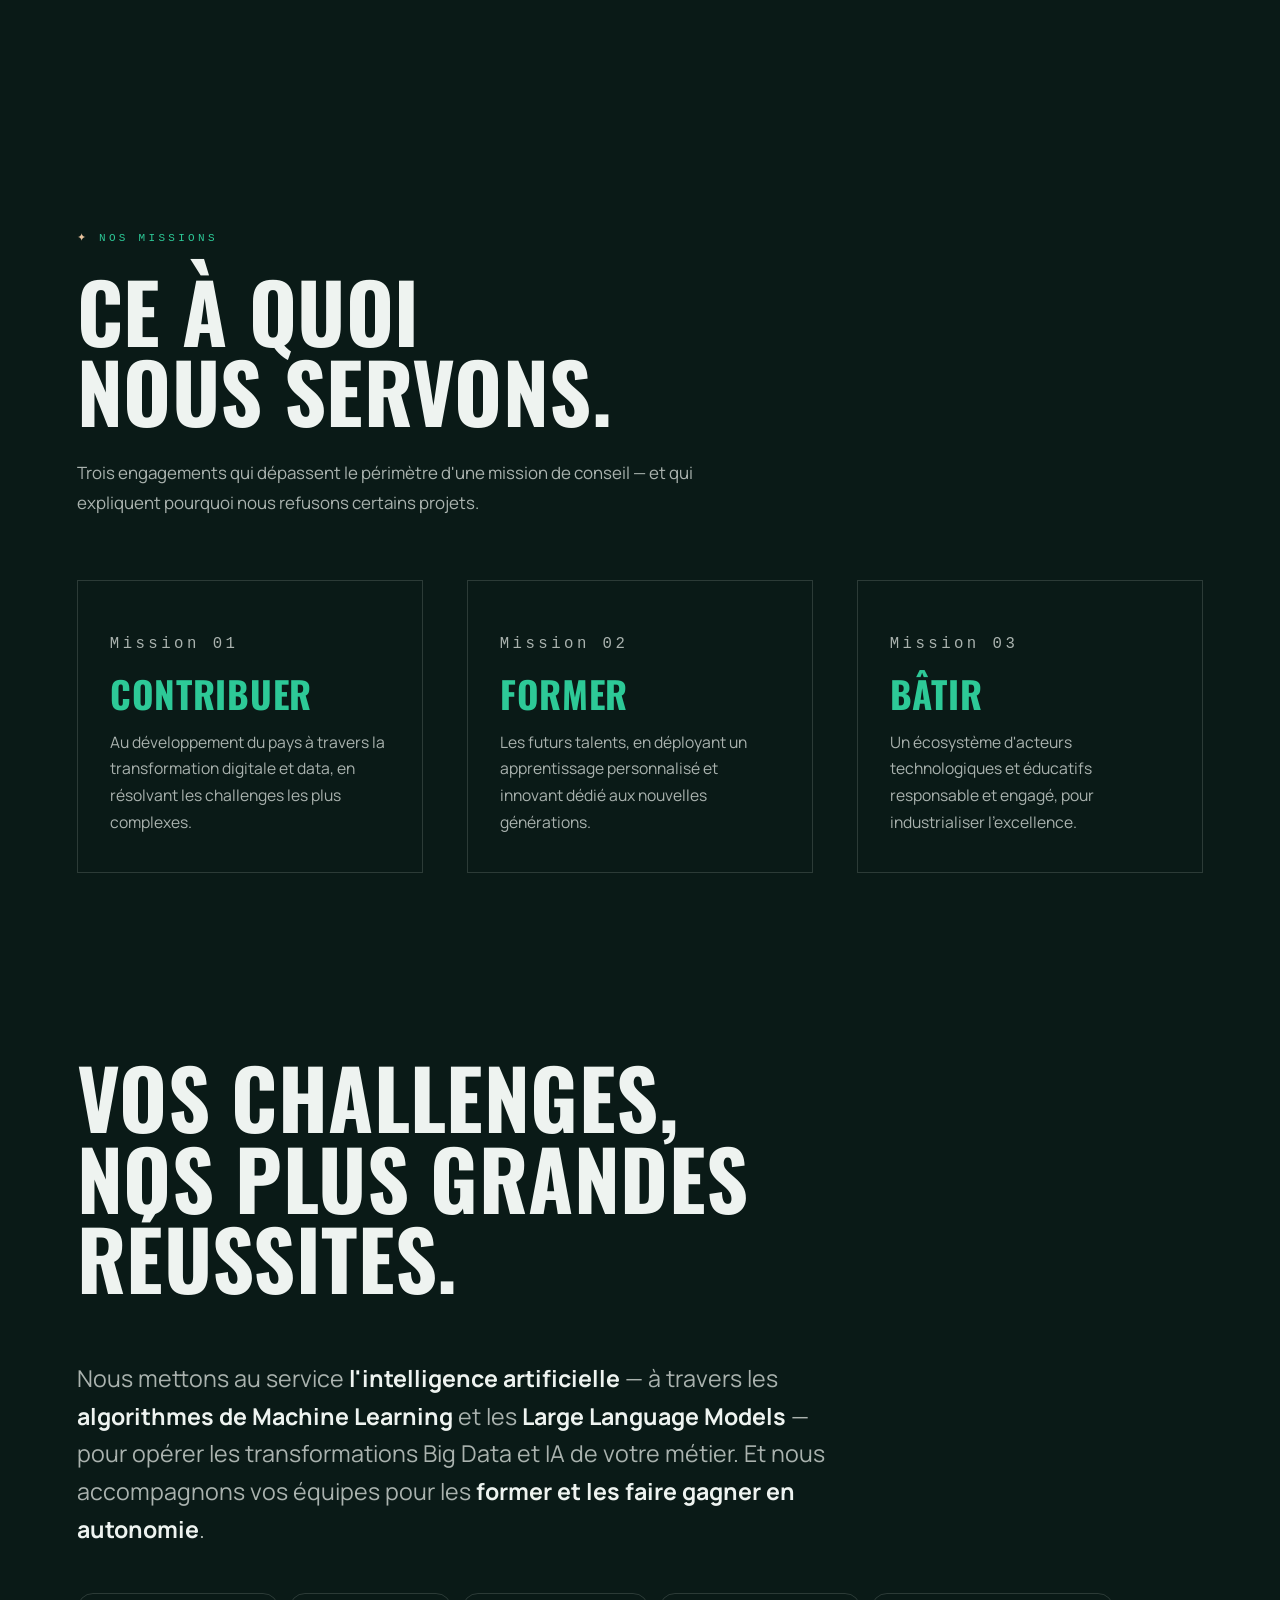
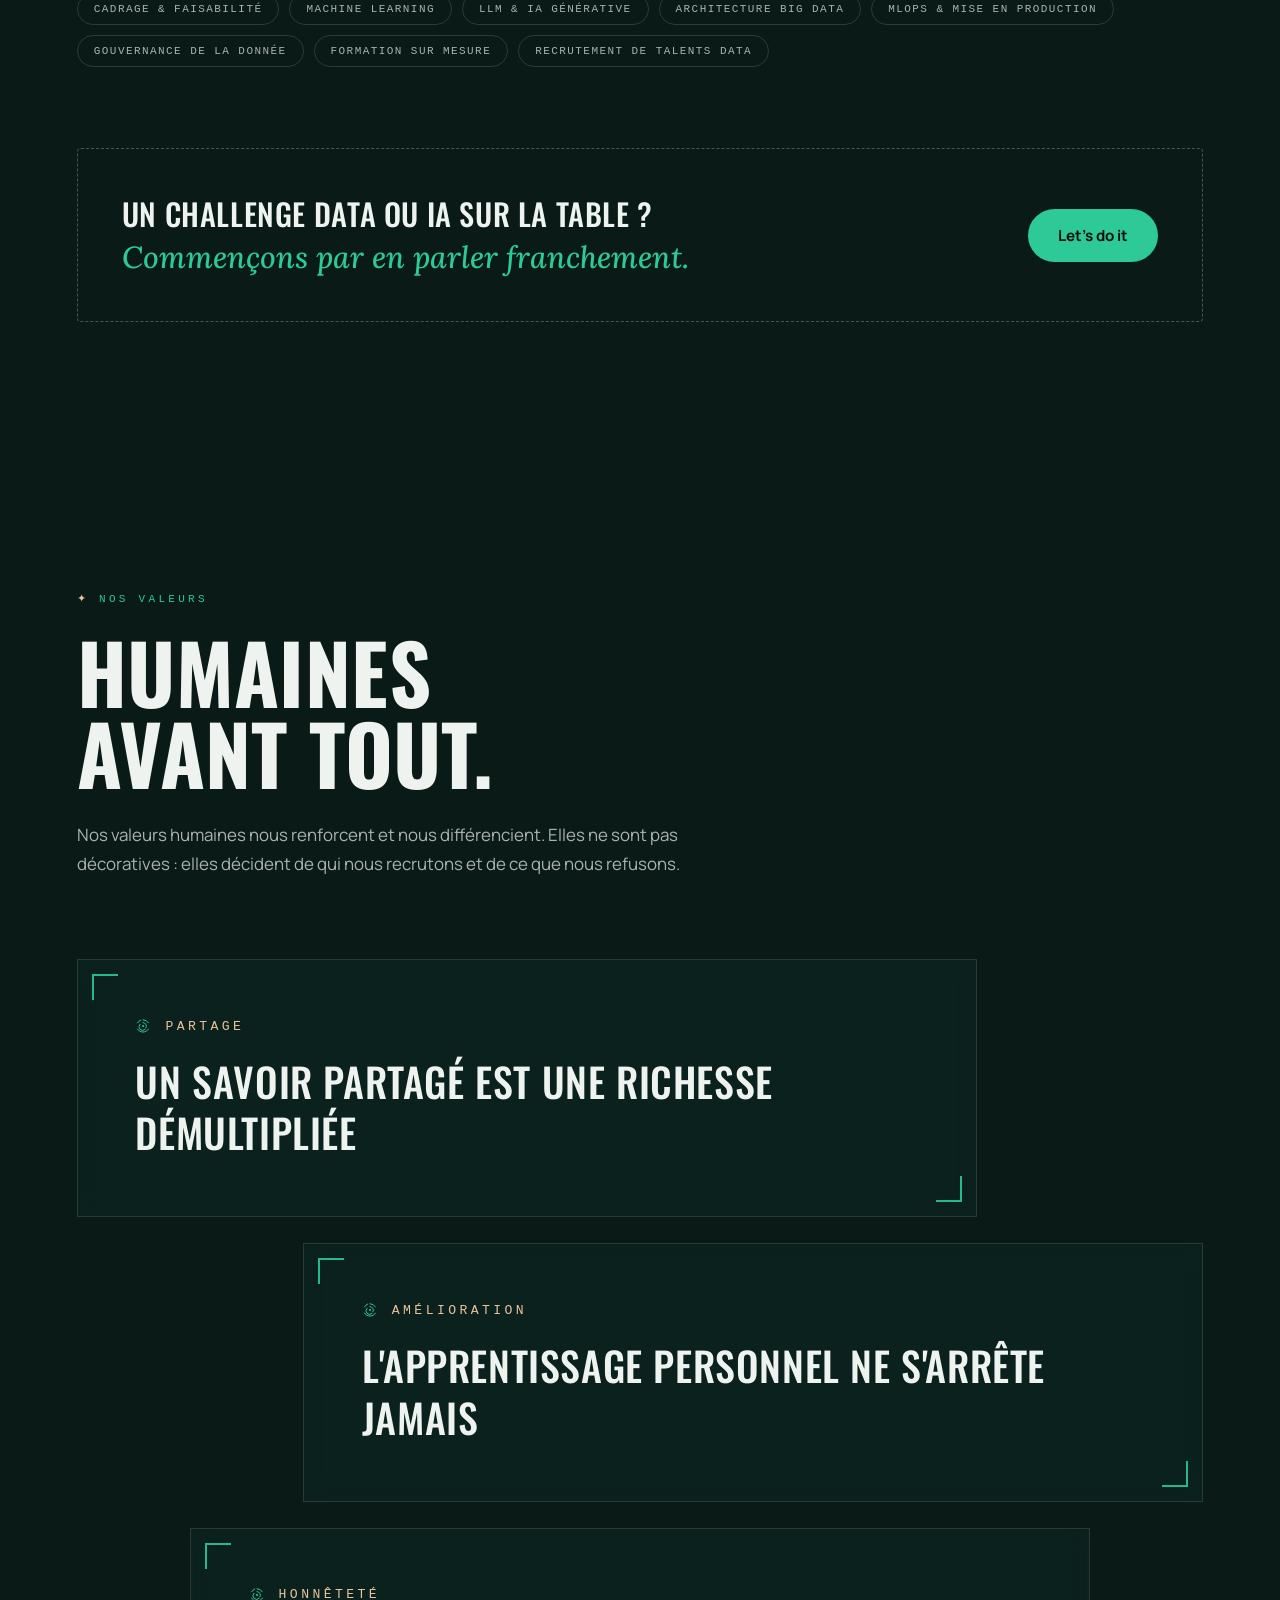
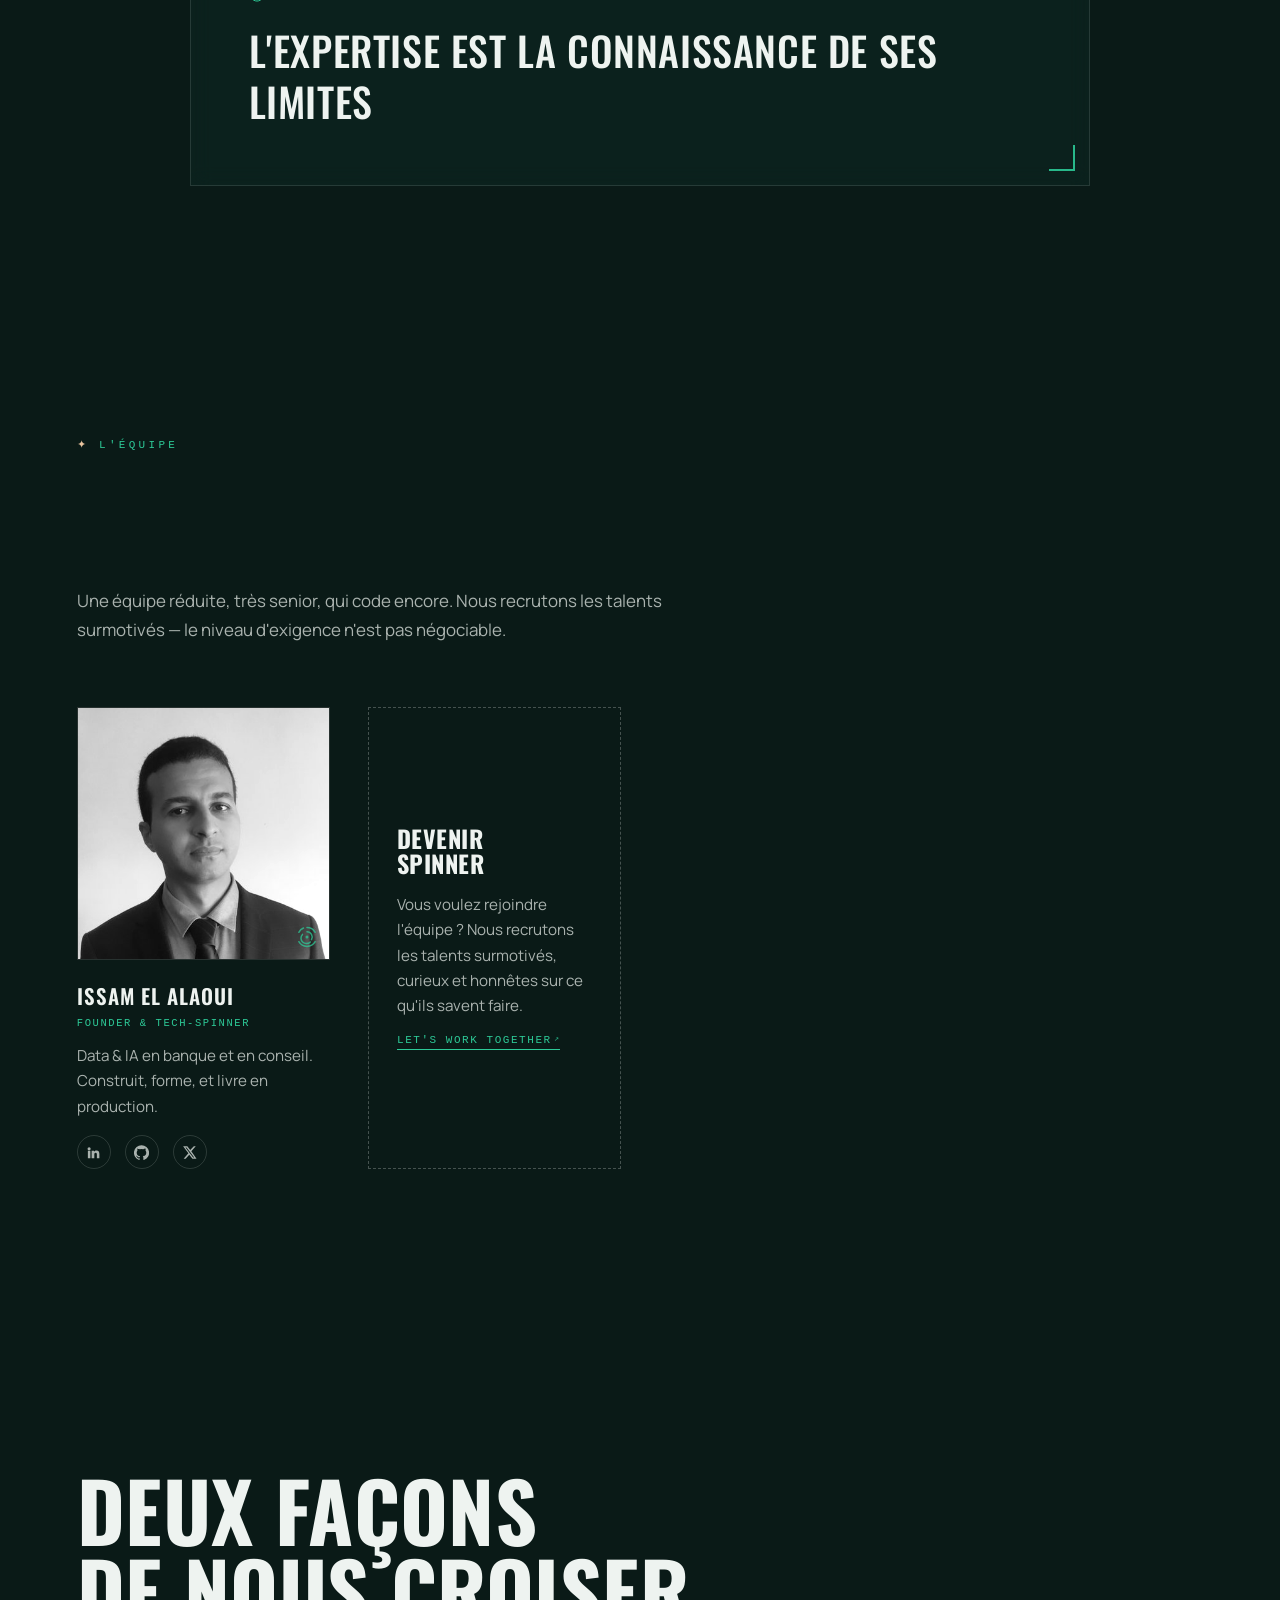
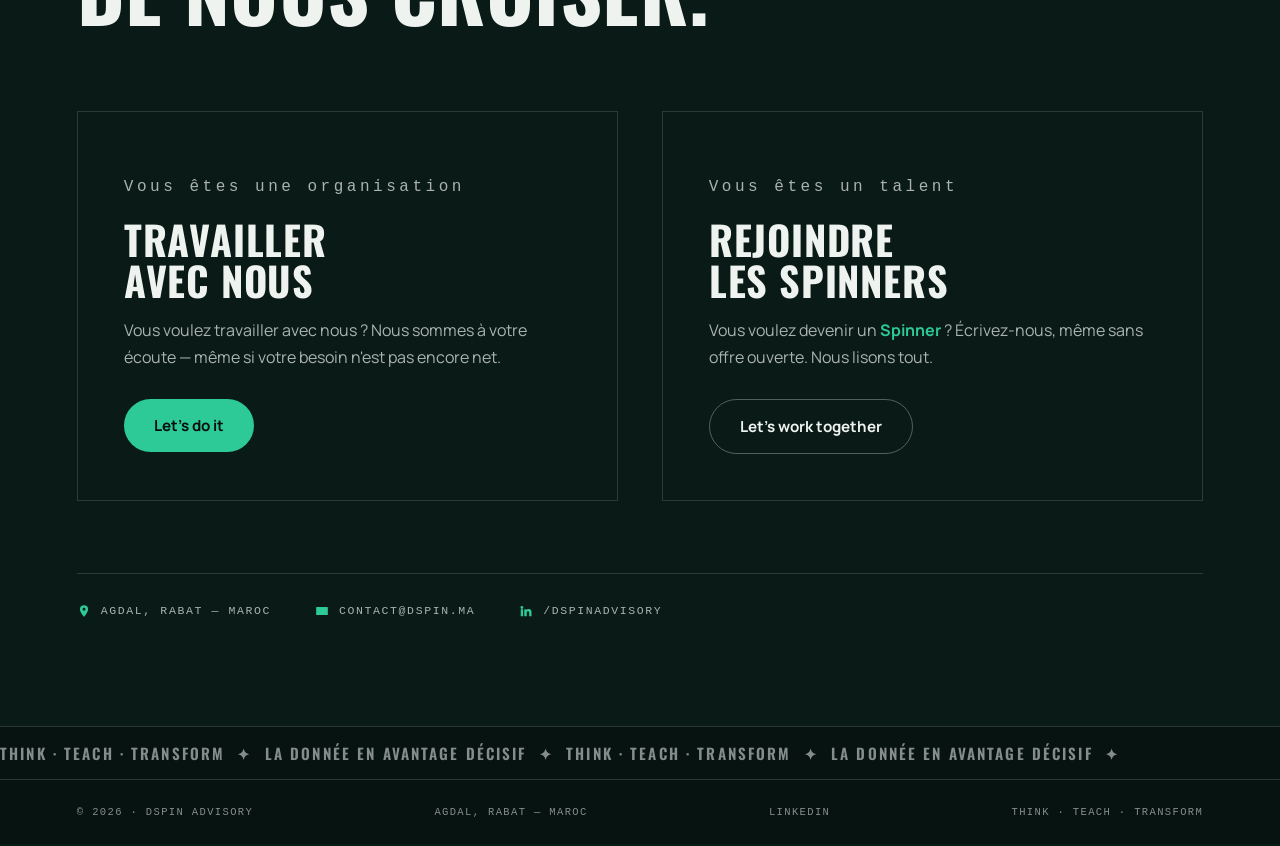
==== commit 3649d12d: "Add initial styles for the project, including typography, layout, and responsive design" ====
--- a/index.html
+++ b/index.html
@@ -1,289 +1,318 @@
-<!DOCTYPE html>
-<html lang="en">
-
-<head>
-  <meta charset="utf-8">
-  <meta content="width=device-width, initial-scale=1.0" name="viewport">
-
-  <title>DSpin Advisory</title>
-  <meta content="DSpin Advisory provides expert consulting services in the data world. Our team of experienced professionals can help your business make data-driven decisions and optimize your data strategy. Contact us to learn more about how we can help you succeed in the data age." name="description">
-  <meta content="Data, Digital, Transformation, Consulting, Services, Advisory, Training, Talent" name="keywords">
-
-  <!-- Favicons -->
-  <link href="assets/img/favicon/favicon.ico" rel="icon">
-  <link href="assets/img/favicon/apple-touch-icon.png" rel="apple-touch-icon">
-
-  <!-- Google Fonts -->
-  <link href="https://fonts.googleapis.com/css?family=Open+Sans:300,300i,400,400i,700,700i|Poppins:300,400,500,700" rel="stylesheet">
-
-  <!-- Vendor CSS Files -->
-  <link href="assets/vendor/bootstrap/css/bootstrap.min.css" rel="stylesheet">
-  <link href="assets/vendor/bootstrap-icons/bootstrap-icons.css" rel="stylesheet">
-  <link href="assets/vendor/boxicons/css/boxicons.min.css" rel="stylesheet">
-  <link href="assets/vendor/glightbox/css/glightbox.min.css" rel="stylesheet">
-  <link href="assets/vendor/swiper/swiper-bundle.min.css" rel="stylesheet">
-
-  <!-- Template Main CSS File -->
-  <link href="assets/css/style.css" rel="stylesheet">
-
-</head>
-
-<body>
-
-  <!-- ======= Header ======= -->
-  <header id="header" class="fixed-top d-flex align-items-center header-transparent">
-    <div class="container d-flex justify-content-between align-items-center">
-
-      <div id="logo">
-        <a href="index.html"><img src="assets/img/logo.png" alt=""></a>
-      </div>
-
-      <nav id="navbar" class="navbar">
-        <ul>
-          <li><a class="nav-link scrollto active" href="#hero">DSpin Advisory</a></li>
-          <li><a class="nav-link scrollto" href="#about">Mission</a></li>
-          <li><a class="nav-link scrollto" href="#services">Valeurs</a></li>
-          <li><a class="nav-link scrollto " href="#call-to-action">Offre</a></li>
-          <li><a class="nav-link scrollto" href="#team">Equipe</a></li>
-          <li><a class="nav-link scrollto" href="#contact">Contact</a></li>
-        </ul>
-        <i class="bi bi-list mobile-nav-toggle"></i>
-      </nav><!-- .navbar -->
-    </div>
-  </header><!-- End Header -->
-
-  <!-- * * * * * * * * * * * * * *  -->
-  <!-- * * * * * * * * * * * * * *  -->
-  <!-- * * * * * * * * * * * * * *  -->
-  <!-- ======= Hero Section ======= -->
-  <section id="hero">
-    <div class="hero-container">
-      <h1>DSpin Advisory</h1>
-      <h2>Votre partenaire technologique et talents</h2>
-      <div class="hero-buttons">
-        <a href="#call-to-action" class="btn-get-started scrollto">Résoudre vos challenges</a>
-        <a href="#call-to-action" class="btn-get-started btn-secondary">Grandir avec nous</a>
-      </div>
-    </div>
-  </section><!-- End Hero Section -->
-
-  <main id="main">
-
-    <!-- * * * * * * * * * * * * * *  -->
-    <!-- * * * * * * * * * * * * * *  -->
-    <!-- * * * * * * * * * * * * * *  -->
-    <!-- ======= About Section ======= -->
-    <section id="about">
-      <div class="container">
-        <div class="row about-container">
-          <div class="col-lg-6 content order-lg-1 order-2">
-            <h2 class="title">NOS MISSIONS</h2>
-            <div class="icon-box">
-              <div class="icon"><i class="bi bi-briefcase"></i></div>
-              <h4 class="title"><a href="">Contribuer</a></h4>
-              <p class="description">au développement du pays à travers la transformation digitale et data en résolvant les challenges les plus complexes</p>
-            </div>
-
-            <div class="icon-box">
-              <div class="icon"><i class="bi bi-card-checklist"></i></div>
-              <h4 class="title"><a href="">Former</a></h4>
-              <p class="description">les futurs talents en déployant un apprentissage personnalisé et innovant dédié aux nouvelles générations </p>
-            </div>
-
-            <div class="icon-box">
-              <div class="icon"><i class="bi bi-binoculars"></i></div>
-              <h4 class="title"><a href="">Bâtir</a></h4>
-              <p class="description">un écosystème d'acteurs technologique et éducatif qui soit responsable et engagé pour industrialiser l'excellence</p>
-            </div>
-            <p>
-              Notre motto <span class="motto">T³</span> reflète l'importance d'une synérgie Technologie et Capital humain : <span class="dspin-bold">Think / Teach / Transform</span>
-            </p>
-
-          </div>
-
-          <div class="col-lg-6 background order-lg-2 order-1"></div>
-        </div>
-
-      </div>
-    </section><!-- End About Section -->
-
-    <!-- * * * * * * * * * * * * * *  -->
-    <!-- * * * * * * * * * * * * * *  -->
-    <!-- * * * * * * * * * * * * * *  -->
-    <!-- ======= Services Section ======= -->
-    <section id="services">
-      <div class="container">
-        <div class="section-header">
-          <h3 class="section-title">Nos Valeurs</h3>
-          <p class="section-description">Nos valeurs humaines nous renforcent et nous différencient</p>
-        </div>
-        <div class="row">
-          <div class="col-lg-4 col-md-6">
-            <div class="box">
-              <div class="icon"><i class="bi bi-share"></i></div>
-              <h4 class="title">Partage</h4>
-              <p class="description">Un savoir partagé est une richesse démultipliée</p>
-            </div>
-          </div>
-          <div class="col-lg-4 col-md-6">
-            <div class="box">
-              <div class="icon"><i class="bi bi-graph-up-arrow"></i></div>
-              <h4 class="title">Amélioration</h4>
-              <p class="description">L'apprentissage personnel ne s'arrête jamais</p>
-            </div>
-          </div>
-          <div class="col-lg-4 col-md-6">
-            <div class="box">
-              <div class="icon"><i class="bi bi-heart"></i></div>
-              <h4 class="title">Honnêteté</h4>
-              <p class="description">L'expertise est la connaissance de ses limites</p>
-            </div>
-          </div>
-        </div>
-      </div>
-    </section><!-- End Services Section -->
-
-    <!-- ======= Call To Action Section ======= -->
-    <section id="call-to-action">
-      <div class="container">
-        <div class="row">
-          <div class="col-lg-9 text-center text-lg-start">
-            <h3 class="cta-title">Vos challenges, nos plus grandes réussites ensemble</h3>
-            <p class="cta-text">Nous mettons au service <span class="dspin-bold">l'intelligence artificielle</span> à travers les <span class="dspin-bold">algorithmes de Machine Learning</span> et les <span class="dspin-bold">Large Language Models</span> pour opérer les transformations Big Data et IA de votre métier. Nous accompagnons vos équipes pour les <span class="dspin-bold">former et les faire gagner en autonomie</span>.</p>
-          </div>
-          <div class="col-lg-3 cta-btn-container text-center">
-            <a class="cta-btn align-middle" target="_blank" href="https://forms.gle/y7xFThwhoduSucUY9">
-              <span>Let's do it</span>
-              <i class="bi bi-arrow-right"></i>
-            </a>
-          </div>
-        </div>
-      </div>
-    </section><!-- End Call To Action Section -->
-
-
-    <!-- * * * * * * * * * * * * * *  -->
-    <!-- * * * * * * * * * * * * * *  -->
-    <!-- * * * * * * * * * * * * * *  -->
-    <!-- ======= Team Section ======= -->
-    <section id="team">
-      <div class="container">
-        <div class="section-header">
-          <h3 class="section-title">Team</h3>
-          <p class="section-description">The Spinners</p>
-        </div>
-        <div class="row">
-          <div class="col-lg-4 offset-lg-4 col-md-6 offset-md-3 d-flex justify-content-center">
-            <div class="member">
-              <div class="pic"><img src="assets/img/team/iea.jpg" alt=""></div>
-              <h4>Issam EL ALAOUI</h4>
-              <span>Founder & Tech-Spinner</span>
-              <div class="social">
-                <a href="https://twitter.com/AshtonIzmev"><i class="bi bi-twitter"></i></a>
-                <a href="https://github.com/AshtonIzmev/"><i class="bi bi-github"></i></a>
-                <a href="https://www.linkedin.com/in/issam-el-alaoui-389a8231/"><i class="bi bi-linkedin"></i></a>
-              </div>
-            </div>
-          </div>
-        </div>
-
-      </div>
-    </section><!-- End Team Section -->
-
-    <!-- ======= Contact Section ======= -->
-    <section id="contact">
-      <div class="container">
-        <div class="section-header">
-          <h3 class="section-title">Contact</h3>
-          <p class="section-description">Vous vouler travailler avec nous ? Nous sommes à votre écoute. <a class="dspin-bold" target="_blank" href="https://forms.gle/1SXfpW8bUoeJxT1c9">Let's do it</a>
-            <br/><br/> Vous voulez devenir un <span class="dspin-bold">Spinner</span> ? Nous recrutons les talents surmotivés ! <a class="dspin-bold" target="_blank" href="https://forms.gle/TVThdMCNzmJinjdQ7">Let's work together</a></p>
-        </div>
-      </div>
-
-      <div class="container mt-5">
-        <div class="row justify-content-center">
-
-          <div class="col-lg-3 col-md-4">
-
-            <div class="info">
-              <div>
-                <i class="bi bi-geo-alt"></i>
-                <p>Agdal, Rabat</p>
-              </div>
-
-              <div>
-                <i class="bi bi-envelope"></i>
-                <p>contact ^at dspin.ma</p>
-              </div>
-
-            </div>
-
-            <div class="social-links">
-              <a href="https://www.linkedin.com/in/issam-el-alaoui-389a8231/" class="linkedin">
-                <span class="icon-circle"><i class="bi bi-linkedin"></i></span>
-                <span class="social-text">Let's connect</span>
-              </a>
-            </div>
-
-          </div>
-
-        </div>
-
-      </div>
-    </section><!-- End Contact Section -->
-
-  </main><!-- End #main -->
-
-  <!-- ======= Footer ======= -->
-  <footer id="footer">
-    <div class="footer-top">
-      <div class="container">
-      </div>
-    </div>
-
-    <div class="container">
-      <div class="copyright">
-        &copy; Copyright <strong>Regna</strong>. All Rights Reserved
-      </div>
-      <div class="credits">
-        Designed by <a href="https://bootstrapmade.com/">BootstrapMade</a>. 
-        Photos de 
-      <a href="https://unsplash.com/@campaign_creators?utm_source=unsplash&utm_medium=referral&utm_content=creditCopyText">Campaign Creators</a>,   
-      <a href="https://unsplash.com/@jack_anstey?utm_source=unsplash&utm_medium=referral&utm_content=creditCopyText">Jack Anstey</a>,
-      <a href="https://unsplash.com/@sigmund?utm_source=unsplash&utm_medium=referral&utm_content=creditCopyText">Sigmund</a> sur <a href="https://unsplash.com/fr/photos/4UGmm3WRUoQ?utm_source=unsplash&utm_medium=referral&utm_content=creditCopyText">Unsplash</a>
-      </div>
-    </div>
-  </footer><!-- End Footer -->
-
-  <a href="#" class="back-to-top d-flex align-items-center justify-content-center"><i class="bi bi-arrow-up-short"></i></a>
-
-  <!-- Vendor JS Files -->
-  <script src="assets/vendor/purecounter/purecounter_vanilla.js"></script>
-  <script src="assets/vendor/bootstrap/js/bootstrap.bundle.min.js"></script>
-  <script src="assets/vendor/glightbox/js/glightbox.min.js"></script>
-  <script src="assets/vendor/isotope-layout/isotope.pkgd.min.js"></script>
-  <script src="assets/vendor/swiper/swiper-bundle.min.js"></script>
-  <script src="assets/vendor/php-email-form/validate.js"></script>
-
-  <!-- Template Main JS File -->
-  <script src="assets/js/main.js"></script>
-
-  <!-- Fathom - simple website analytics - https://github.com/usefathom/fathom -->
-  <script>
-  (function(f, a, t, h, o, m){
-    a[h]=a[h]||function(){
-      (a[h].q=a[h].q||[]).push(arguments)
-    };
-    o=f.createElement('script'),
-    m=f.getElementsByTagName('script')[0];
-    o.async=1; o.src=t; o.id='fathom-script';
-    m.parentNode.insertBefore(o,m)
-  })(document, window, '//analytics.issam.ma/tracker.js', 'fathom');
-  fathom('set', 'siteId', 'TLRKI');
-  fathom('trackPageview');
-  </script>
-  <!-- / Fathom -->
-
-</body>
-
-</html>+<!DOCTYPE html>
+<html lang="fr">
+<head>
+<meta charset="utf-8">
+<meta name="viewport" content="width=device-width,initial-scale=1">
+
+<title>DSpin Advisory — Conseil Data &amp; IA · Rabat</title>
+<meta name="description" content="DSpin Advisory est un cabinet de conseil Data &amp; Intelligence Artificielle basé à Rabat. Nous transformons vos données en décisions et formons vos équipes à l'autonomie. Think · Teach · Transform.">
+<meta name="keywords" content="Data, IA, Intelligence Artificielle, Machine Learning, LLM, Big Data, Transformation digitale, Conseil, Formation, Maroc, Rabat">
+<meta name="theme-color" content="#050f0e">
+<link rel="canonical" href="https://dspin.ma/">
+
+<meta property="og:type" content="website">
+<meta property="og:url" content="https://dspin.ma/">
+<meta property="og:title" content="DSpin Advisory — Conseil Data &amp; IA">
+<meta property="og:description" content="Votre partenaire technologie &amp; talents. Think · Teach · Transform.">
+<meta property="og:locale" content="fr_MA">
+<meta name="twitter:card" content="summary">
+
+<link rel="icon" href="assets/img/favicon/favicon.ico">
+<link rel="apple-touch-icon" href="assets/img/favicon/apple-touch-icon.png">
+
+<link rel="preload" href="assets/fonts/Oswald-var.woff2" as="font" type="font/woff2" crossorigin>
+<link rel="preload" href="assets/fonts/Manrope-var.woff2" as="font" type="font/woff2" crossorigin>
+<link rel="stylesheet" href="styles.css?v=20260916-1">
+</head>
+<body>
+
+<a class="skip" href="#hero">Aller au contenu</a>
+
+<!-- ══════════ symboles ══════════ -->
+<svg class="svg-symbols" width="0" height="0" aria-hidden="true">
+  <symbol id="spinmark" viewBox="0 0 24 24">
+    <g fill="none" stroke="currentColor" stroke-width="1.5" stroke-linecap="round">
+      <path d="M12 2.6a9.4 9.4 0 0 1 8.14 4.7"/>
+      <path d="M20.14 16.7A9.4 9.4 0 0 1 3.86 16.7"/>
+      <path d="M3.86 7.3A9.4 9.4 0 0 1 8.5 3.03"/>
+      <path d="M12 6.8a5.2 5.2 0 0 1 4.5 7.8"/>
+      <path d="M15.3 16.95A5.2 5.2 0 0 1 7.5 9.4"/>
+    </g>
+    <circle cx="12" cy="12" r="1.5" fill="currentColor"/>
+  </symbol>
+  <symbol id="i-linkedin" viewBox="0 0 24 24"><path fill="currentColor" d="M4.98 3.5a2.5 2.5 0 1 1 0 5 2.5 2.5 0 0 1 0-5zM3 9h4v12H3zM9 9h3.8v1.7h.05c.53-.95 1.83-1.95 3.77-1.95 4.03 0 4.78 2.5 4.78 5.76V21h-4v-5.6c0-1.34-.03-3.07-1.9-3.07-1.9 0-2.2 1.46-2.2 2.97V21H9z"/></symbol>
+  <symbol id="i-github" viewBox="0 0 24 24"><path fill="currentColor" d="M12 .5a12 12 0 0 0-3.8 23.4c.6.1.8-.26.8-.57v-2c-3.34.73-4.04-1.6-4.04-1.6-.55-1.4-1.34-1.77-1.34-1.77-1.09-.74.08-.73.08-.73 1.2.09 1.84 1.24 1.84 1.24 1.07 1.84 2.8 1.3 3.49 1 .1-.78.42-1.3.76-1.6-2.67-.3-5.47-1.33-5.47-5.93 0-1.31.47-2.38 1.24-3.22-.13-.3-.54-1.52.12-3.18 0 0 1-.32 3.3 1.23a11.5 11.5 0 0 1 6 0c2.3-1.55 3.3-1.23 3.3-1.23.66 1.66.25 2.88.12 3.18.77.84 1.23 1.91 1.23 3.22 0 4.61-2.8 5.63-5.48 5.92.43.37.81 1.1.81 2.22v3.29c0 .31.21.68.82.57A12 12 0 0 0 12 .5z"/></symbol>
+  <symbol id="i-x" viewBox="0 0 24 24"><path fill="currentColor" d="M18.9 2H22l-7.1 8.1L23.2 22h-6.5l-5.1-6.6L5.8 22H2.6l7.6-8.7L1.8 2h6.7l4.6 6.1zm-1.1 18h1.7L7.3 3.8H5.4z"/></symbol>
+  <symbol id="i-pin" viewBox="0 0 24 24"><path fill="currentColor" d="M12 2a7 7 0 0 0-7 7c0 5.2 7 13 7 13s7-7.8 7-13a7 7 0 0 0-7-7zm0 9.5A2.5 2.5 0 1 1 12 6.5a2.5 2.5 0 0 1 0 5z"/></symbol>
+  <symbol id="i-mail" viewBox="0 0 24 24"><path fill="currentColor" d="M3 5h18a1 1 0 0 1 1 1v12a1 1 0 0 1-1 1H3a1 1 0 0 1-1-1V6a1 1 0 0 1 1-1zm9 7.2L4.5 7H19.5z"/></symbol>
+</svg>
+
+<!-- ══════════ couches de fond ══════════ -->
+<div id="bed" aria-hidden="true"></div>
+<canvas id="spin" aria-hidden="true"></canvas>
+<div id="grain" aria-hidden="true"></div>
+
+<!-- ══════════ NAV ══════════ -->
+<header id="nav">
+  <a class="brand" href="#hero" aria-label="DSpin Advisory — accueil">
+    <svg class="brand-mark" aria-hidden="true"><use href="#spinmark"/></svg>
+    <span class="brand-name">DSpin<b>.</b></span>
+  </a>
+  <nav class="nav-links" aria-label="Navigation principale">
+    <a href="#motto">T³</a>
+    <a href="#missions">Missions</a>
+    <a href="#offre">Offre</a>
+    <a href="#valeurs">Valeurs</a>
+    <a href="#equipe">Équipe</a>
+  </nav>
+  <a class="nav-cta" href="#contact">Parlons-en</a>
+  <button class="nav-burger" id="navBurger" aria-label="Ouvrir le menu" aria-expanded="false" aria-controls="mobileMenu">
+    <span></span><span></span><span></span>
+  </button>
+</header>
+
+<div id="mobileMenu" hidden>
+  <svg class="mm-mark" aria-hidden="true"><use href="#spinmark"/></svg>
+  <nav class="mm-links" aria-label="Navigation mobile">
+    <a href="#motto">T³</a>
+    <a href="#missions">Missions</a>
+    <a href="#offre">Offre</a>
+    <a href="#valeurs">Valeurs</a>
+    <a href="#equipe">Équipe</a>
+    <a href="#contact">Contact</a>
+  </nav>
+  <div class="mm-foot">
+    <span>Agdal, Rabat</span>
+    <a href="https://www.linkedin.com/company/dspinadvisory" target="_blank" rel="noopener">LinkedIn</a>
+  </div>
+</div>
+
+<div id="hud" aria-hidden="true"><span class="hud-dot"></span><span id="hudRead">think</span></div>
+
+<main>
+
+  <!-- ══════════ HERO ══════════ -->
+  <section id="hero" data-bed="#0a1a17">
+    <p class="eyebrow" data-reveal>Conseil Data &amp; IA · Agdal, Rabat</p>
+    <h1 class="hero-title">
+      <span class="line" data-reveal>Votre partenaire</span>
+      <span class="line" data-reveal>technologie &amp; talents<span class="dot">.</span></span>
+    </h1>
+    <p class="hero-sub" data-reveal>Nous résolvons les challenges Data et IA les plus complexes — et nous formons vos équipes à s'en passer. La technologie ne vaut que par les femmes et les hommes qui la portent.</p>
+    <div class="hero-ctas" data-reveal>
+      <a class="btn btn-spin" href="#contact">Résoudre vos challenges</a>
+      <a class="btn btn-ghost" href="#equipe">Grandir avec nous</a>
+    </div>
+    <div class="hero-dive" data-reveal aria-hidden="true"><span>Défiler</span><span class="dive-arrow">↓</span></div>
+  </section>
+
+  <!-- ══════════ MARQUEE ══════════ -->
+  <div class="marquee" aria-hidden="true">
+    <div class="marquee-track" id="marqueeTrack">
+      <span>Machine Learning</span><i>✦</i>
+      <span>Large Language Models</span><i>✦</i>
+      <span>Big Data</span><i>✦</i>
+      <span>Stratégie de la donnée</span><i>✦</i>
+      <span>MLOps</span><i>✦</i>
+      <span>Formation &amp; montée en compétences</span><i>✦</i>
+      <span>Transformation digitale</span><i>✦</i>
+    </div>
+  </div>
+
+  <!-- ══════════ T³ — LE MOTTO ══════════ -->
+  <section id="motto" data-bed="#0a1c19">
+    <div class="motto-head">
+      <p class="motto-glyph" data-reveal>T<sup>3</sup></p>
+      <p class="motto-intro" data-reveal>Notre motto reflète l'importance d'une synergie entre la technologie et le capital humain. Trois temps, indissociables — parce qu'un modèle qu'on ne sait pas expliquer n'est pas un actif, c'est une dette.</p>
+    </div>
+    <div class="t3">
+      <article data-reveal>
+        <p class="t3-n">01</p>
+        <h3>Think</h3>
+        <p>Comprendre le métier avant la donnée. Nous cadrons le problème, éprouvons la faisabilité et écartons ce qui ne créera pas de valeur — y compris quand la réponse est « pas d'IA ici ».</p>
+      </article>
+      <article data-reveal>
+        <p class="t3-n">02</p>
+        <h3>Teach</h3>
+        <p>Transmettre pendant, pas après. Vos équipes construisent avec nous, apprennent sur votre propre contexte et repartent avec la main sur ce qui a été bâti.</p>
+      </article>
+      <article data-reveal>
+        <p class="t3-n">03</p>
+        <h3>Transform</h3>
+        <p>Livrer en production et tenir dans la durée. Un modèle qui tourne, une équipe qui le fait vivre, une organisation qui décide autrement.</p>
+      </article>
+    </div>
+  </section>
+
+  <!-- ══════════ MISSIONS ══════════ -->
+  <section id="missions" data-bed="#0b1f1b">
+    <div class="sec-head">
+      <p class="kicker" data-reveal>Nos missions</p>
+      <h2 data-reveal>Ce à quoi<br>nous servons.</h2>
+      <p class="sec-sub" data-reveal>Trois engagements qui dépassent le périmètre d'une mission de conseil — et qui expliquent pourquoi nous refusons certains projets.</p>
+    </div>
+    <div class="mission-grid">
+      <article class="mi" data-reveal>
+        <p class="mi-n">Mission 01</p>
+        <h3>Contribuer</h3>
+        <p>Au développement du pays à travers la transformation digitale et data, en résolvant les challenges les plus complexes.</p>
+      </article>
+      <article class="mi" data-reveal>
+        <p class="mi-n">Mission 02</p>
+        <h3>Former</h3>
+        <p>Les futurs talents, en déployant un apprentissage personnalisé et innovant dédié aux nouvelles générations.</p>
+      </article>
+      <article class="mi" data-reveal>
+        <p class="mi-n">Mission 03</p>
+        <h3>Bâtir</h3>
+        <p>Un écosystème d'acteurs technologiques et éducatifs responsable et engagé, pour industrialiser l'excellence.</p>
+      </article>
+    </div>
+  </section>
+
+  <!--
+    ══════════ CHIFFRES CLÉS ══════════
+    Bloc prêt à l'emploi (styles `#keynums` / `.keynum` déjà dans styles.css,
+    le compteur JS s'anime via data-count). Volontairement désactivé : il ne
+    doit être publié qu'avec de VRAIS chiffres — remplacer les trois valeurs
+    ci-dessous, puis retirer ces balises de commentaire.
+
+  <section id="keynums" data-bed="#0b211c">
+    <div class="keynum" data-reveal><strong data-count="0">0</strong><span>à remplir</span></div>
+    <div class="keynum" data-reveal><strong data-count="0">0</strong><span>à remplir</span></div>
+    <div class="keynum" data-reveal><strong data-count="0">0</strong><span>à remplir</span></div>
+  </section>
+  -->
+
+  <!-- ══════════ OFFRE ══════════ -->
+  <section id="offre" data-bed="#0c2320">
+    <div class="sec-head">
+      <p class="kicker" data-reveal>L'offre</p>
+      <h2 data-reveal>Vos challenges,<br>nos plus grandes<br>réussites.</h2>
+    </div>
+    <p class="offre-body" data-reveal>
+      Nous mettons au service <strong>l'intelligence artificielle</strong> — à travers les
+      <strong>algorithmes de Machine Learning</strong> et les <strong>Large Language Models</strong> —
+      pour opérer les transformations Big Data et IA de votre métier. Et nous accompagnons vos équipes
+      pour les <strong>former et les faire gagner en autonomie</strong>.
+    </p>
+    <div class="stack" data-reveal>
+      <span>Cadrage &amp; faisabilité</span>
+      <span>Machine Learning</span>
+      <span>LLM &amp; IA générative</span>
+      <span>Architecture Big Data</span>
+      <span>MLOps &amp; mise en production</span>
+      <span>Gouvernance de la donnée</span>
+      <span>Formation sur mesure</span>
+      <span>Recrutement de talents data</span>
+    </div>
+    <div class="cta-band" data-reveal>
+      <p>Un challenge data ou IA sur la table ?<br><em>Commençons par en parler franchement.</em></p>
+      <a class="btn btn-spin" target="_blank" rel="noopener" href="https://forms.gle/1SXfpW8bUoeJxT1c9">Let's do it</a>
+    </div>
+  </section>
+
+  <!-- ══════════ VALEURS ══════════ -->
+  <section id="valeurs" data-bed="#0d2522">
+    <div class="sec-head">
+      <p class="kicker" data-reveal>Nos valeurs</p>
+      <h2 data-reveal>Humaines<br>avant tout.</h2>
+      <p class="sec-sub" data-reveal>Nos valeurs humaines nous renforcent et nous différencient. Elles ne sont pas décoratives : elles décident de qui nous recrutons et de ce que nous refusons.</p>
+    </div>
+    <div class="val-stack">
+      <figure class="vcard" data-reveal>
+        <span class="vc-bracket tl"></span><span class="vc-bracket br"></span>
+        <figcaption class="vc-name"><svg class="vc-mark" aria-hidden="true"><use href="#spinmark"/></svg>Partage</figcaption>
+        <blockquote class="vc-text" data-split>Un savoir partagé est une richesse démultipliée</blockquote>
+      </figure>
+      <figure class="vcard" data-reveal>
+        <span class="vc-bracket tl"></span><span class="vc-bracket br"></span>
+        <figcaption class="vc-name"><svg class="vc-mark" aria-hidden="true"><use href="#spinmark"/></svg>Amélioration</figcaption>
+        <blockquote class="vc-text" data-split>L'apprentissage personnel ne s'arrête jamais</blockquote>
+      </figure>
+      <figure class="vcard" data-reveal>
+        <span class="vc-bracket tl"></span><span class="vc-bracket br"></span>
+        <figcaption class="vc-name"><svg class="vc-mark" aria-hidden="true"><use href="#spinmark"/></svg>Honnêteté</figcaption>
+        <blockquote class="vc-text" data-split>L'expertise est la connaissance de ses limites</blockquote>
+      </figure>
+    </div>
+  </section>
+
+  <!-- ══════════ ÉQUIPE ══════════ -->
+  <section id="equipe" data-bed="#0e2624">
+    <div class="sec-head">
+      <p class="kicker" data-reveal>L'équipe</p>
+      <h2 data-reveal>The Spinners.</h2>
+      <p class="sec-sub" data-reveal>Une équipe réduite, très senior, qui code encore. Nous recrutons les talents surmotivés — le niveau d'exigence n'est pas négociable.</p>
+    </div>
+    <div class="team-grid">
+      <article class="tm" data-reveal>
+        <div class="tm-photo">
+          <img src="assets/img/team/iea.jpg" alt="Issam El Alaoui" loading="lazy" width="400" height="400">
+          <svg class="tm-mark" aria-hidden="true"><use href="#spinmark"/></svg>
+        </div>
+        <h3>Issam El Alaoui</h3>
+        <p class="tm-role">Founder &amp; Tech-Spinner</p>
+        <p class="tm-bio">Data &amp; IA en banque et en conseil. Construit, forme, et livre en production.</p>
+        <div class="tm-social">
+          <a href="https://www.linkedin.com/in/issam-el-alaoui-389a8231/" target="_blank" rel="noopener" aria-label="LinkedIn d'Issam El Alaoui"><svg aria-hidden="true"><use href="#i-linkedin"/></svg></a>
+          <a href="https://github.com/AshtonIzmev/" target="_blank" rel="noopener" aria-label="GitHub d'Issam El Alaoui"><svg aria-hidden="true"><use href="#i-github"/></svg></a>
+          <a href="https://twitter.com/AshtonIzmev" target="_blank" rel="noopener" aria-label="X d'Issam El Alaoui"><svg aria-hidden="true"><use href="#i-x"/></svg></a>
+        </div>
+      </article>
+      <article class="join" data-reveal>
+        <h3>Devenir<br>Spinner</h3>
+        <p>Vous voulez rejoindre l'équipe ? Nous recrutons les talents surmotivés, curieux et honnêtes sur ce qu'ils savent faire.</p>
+        <a target="_blank" rel="noopener" href="https://forms.gle/TVThdMCNzmJinjdQ7">Let's work together<span class="ext">↗</span></a>
+      </article>
+    </div>
+  </section>
+
+  <!-- ══════════ CONTACT ══════════ -->
+  <section id="contact" data-bed="#0e2622">
+    <div class="sec-head">
+      <p class="kicker" data-reveal>Contact</p>
+      <h2 data-reveal>Deux façons<br>de nous croiser.</h2>
+    </div>
+    <div class="contact-grid">
+      <article class="ct" data-reveal>
+        <p class="ct-n">Vous êtes une organisation</p>
+        <h3>Travailler<br>avec nous</h3>
+        <p>Vous voulez travailler avec nous ? Nous sommes à votre écoute — même si votre besoin n'est pas encore net.</p>
+        <a class="btn btn-spin" target="_blank" rel="noopener" href="https://forms.gle/1SXfpW8bUoeJxT1c9">Let's do it</a>
+      </article>
+      <article class="ct" data-reveal>
+        <p class="ct-n">Vous êtes un talent</p>
+        <h3>Rejoindre<br>les Spinners</h3>
+        <p>Vous voulez devenir un <span class="hl">Spinner</span> ? Écrivez-nous, même sans offre ouverte. Nous lisons tout.</p>
+        <a class="btn btn-ghost" target="_blank" rel="noopener" href="https://forms.gle/TVThdMCNzmJinjdQ7">Let's work together</a>
+      </article>
+    </div>
+    <div class="coords" data-reveal>
+      <span><svg aria-hidden="true"><use href="#i-pin"/></svg>Agdal, Rabat — Maroc</span>
+      <span><svg aria-hidden="true"><use href="#i-mail"/></svg><span id="mail" data-user="contact" data-host="dspin.ma">contact ⟨at⟩ dspin.ma</span></span>
+      <span><svg aria-hidden="true"><use href="#i-linkedin"/></svg><a href="https://www.linkedin.com/company/dspinadvisory" target="_blank" rel="noopener">/dspinadvisory</a></span>
+    </div>
+  </section>
+
+</main>
+
+<footer>
+  <div class="foot-marquee" aria-hidden="true">
+    <div class="foot-track">
+      <span>Think&nbsp;·&nbsp;Teach&nbsp;·&nbsp;Transform&nbsp;&nbsp;✦&nbsp;&nbsp;La donnée en avantage décisif&nbsp;&nbsp;✦&nbsp;&nbsp;</span>
+      <span>Think&nbsp;·&nbsp;Teach&nbsp;·&nbsp;Transform&nbsp;&nbsp;✦&nbsp;&nbsp;La donnée en avantage décisif&nbsp;&nbsp;✦&nbsp;&nbsp;</span>
+    </div>
+  </div>
+  <div class="foot-row">
+    <span>© <span id="year">2026</span> · DSpin Advisory</span>
+    <span>Agdal, Rabat — Maroc</span>
+    <span><a href="https://www.linkedin.com/company/dspinadvisory" target="_blank" rel="noopener">LinkedIn</a></span>
+    <span>Think · Teach · Transform</span>
+  </div>
+</footer>
+
+<script src="app.js?v=20260916-2" defer></script>
+
+</body>
+</html>
--- a/styles.css
+++ b/styles.css
@@ -0,0 +1,435 @@
+/* ════════════════════════════════════════════════════════════
+   DSPIN ADVISORY — Le Spin
+   De la donnée brute (#050f0e) à la décision (#0e2622)
+   Aucun framework, aucun build. Écrit à la main.
+   ════════════════════════════════════════════════════════════ */
+
+/* ── fonts (variable, un fichier par famille) ── */
+@font-face{font-family:'Oswald';font-style:normal;font-weight:400 700;font-display:swap;src:url('assets/fonts/Oswald-var.woff2') format('woff2')}
+@font-face{font-family:'Manrope';font-style:normal;font-weight:400 800;font-display:swap;src:url('assets/fonts/Manrope-var.woff2') format('woff2')}
+@font-face{font-family:'Lora';font-style:italic;font-weight:400 500;font-display:swap;src:url('assets/fonts/Lora-var-italic.woff2') format('woff2')}
+
+/* ── tokens ── */
+:root{
+  --spin:#2dc997;          /* le vert du logo */
+  --spin-lit:#7fe7c4;      /* éclat */
+  --spin-deep:#12705a;     /* ombre */
+  --sand:#e8c39e;          /* contrepoint chaud */
+  --cream:#eef3f0;
+  --deep:#050f0e;          /* fond le plus profond */
+  --slate:#0a1a17;         /* fond de surface */
+
+  --ink:var(--cream);
+  --ink-soft:rgba(238,243,240,.70);
+  --ink-faint:rgba(238,243,240,.55);   /* .45 tombait à 4,1:1 — sous le seuil AA */
+  --rule:rgba(238,243,240,.15);
+  --kick:var(--spin);
+
+  --display:'Oswald','Arial Narrow',sans-serif;
+  --body:'Manrope',system-ui,-apple-system,sans-serif;
+  --serif:'Lora',Georgia,serif;
+  --mono:ui-monospace,'SF Mono','Cascadia Code','JetBrains Mono',Menlo,monospace;
+
+  --ease:cubic-bezier(.22,1,.36,1);
+  --gut:6vw;
+}
+
+/* ── reset ── */
+*,*::before,*::after{box-sizing:border-box;margin:0;padding:0}
+html{scroll-behavior:smooth;-webkit-text-size-adjust:100%}
+body{
+  font-family:var(--body);
+  color:var(--ink);
+  background:var(--slate);
+  overflow-x:hidden;
+  -webkit-font-smoothing:antialiased;
+  text-rendering:optimizeLegibility;
+}
+img{max-width:100%;display:block}
+a{color:inherit}
+button{font:inherit;background:none;border:none;cursor:pointer;color:inherit}
+.svg-symbols{position:absolute}
+::selection{background:var(--spin);color:var(--deep)}
+:focus-visible{outline:2px solid var(--spin-lit);outline-offset:3px;border-radius:2px}
+
+.skip{
+  position:absolute;left:-9999px;top:0;z-index:200;
+  background:var(--spin);color:var(--deep);padding:12px 18px;
+  font-family:var(--mono);font-size:12px;text-transform:uppercase;letter-spacing:.14em;
+}
+.skip:focus{left:12px;top:12px}
+
+/* ════════════ COUCHES FIXES ════════════ */
+#bed{position:fixed;inset:0;z-index:-3;background:var(--slate);will-change:background-color}
+#spin{position:fixed;inset:0;z-index:-2;width:100%;height:100%;pointer-events:none}
+#grain{
+  position:fixed;inset:-50%;z-index:90;pointer-events:none;opacity:.05;
+  background-image:url("data:image/svg+xml,%3Csvg xmlns='http://www.w3.org/2000/svg' width='240' height='240'%3E%3Cfilter id='n'%3E%3CfeTurbulence type='fractalNoise' baseFrequency='0.9' numOctaves='2'/%3E%3C/filter%3E%3Crect width='240' height='240' filter='url(%23n)'/%3E%3C/svg%3E");
+  animation:grain 9s steps(6) infinite;
+}
+@keyframes grain{
+  0%,100%{transform:translate(0,0)}16%{transform:translate(-2%,1%)}33%{transform:translate(1%,-2%)}
+  50%{transform:translate(-1%,2%)}66%{transform:translate(2%,1%)}83%{transform:translate(-2%,-1%)}
+}
+
+/* ════════════ NAV ════════════ */
+#nav{
+  position:fixed;inset:0 0 auto 0;z-index:80;
+  display:flex;align-items:center;justify-content:space-between;gap:20px;
+  padding:16px 5vw;
+  transition:background .5s ease,box-shadow .5s ease;
+}
+#nav.scrolled{
+  backdrop-filter:blur(14px);-webkit-backdrop-filter:blur(14px);
+  background:rgba(6,17,15,.66);box-shadow:0 1px 0 rgba(238,243,240,.08);
+}
+.brand{display:flex;align-items:center;gap:12px;text-decoration:none}
+.brand-mark{width:26px;height:26px;color:var(--spin);transition:transform .6s var(--ease)}
+.brand:hover .brand-mark{transform:rotate(180deg)}
+.brand-name{font-family:var(--display);font-weight:600;font-size:1rem;letter-spacing:.24em;text-transform:uppercase}
+.brand-name b{font-weight:600;color:var(--spin)}
+.nav-links{display:flex;gap:26px}
+.nav-links a{
+  font-family:var(--mono);font-size:10.5px;text-transform:uppercase;letter-spacing:.15em;
+  text-decoration:none;color:var(--ink-soft);transition:color .2s;
+}
+.nav-links a:hover{color:var(--spin)}
+.nav-cta{
+  font-family:var(--mono);font-size:10.5px;text-transform:uppercase;letter-spacing:.14em;font-weight:700;
+  background:var(--spin);color:var(--deep);text-decoration:none;
+  padding:11px 20px;border-radius:999px;white-space:nowrap;
+  transition:transform .25s var(--ease),box-shadow .25s;
+}
+.nav-cta:hover{transform:translateY(-2px);box-shadow:0 10px 26px rgba(45,201,151,.34)}
+
+/* burger — mobile */
+.nav-burger{
+  display:none;position:relative;z-index:97;width:40px;height:40px;flex:none;
+  flex-direction:column;align-items:center;justify-content:center;gap:5px;
+}
+.nav-burger span{display:block;width:20px;height:2px;background:var(--cream);transition:transform .35s var(--ease),opacity .25s}
+.nav-burger.open span:nth-child(1){transform:translateY(7px) rotate(45deg)}
+.nav-burger.open span:nth-child(2){opacity:0}
+.nav-burger.open span:nth-child(3){transform:translateY(-7px) rotate(-45deg)}
+
+#mobileMenu{
+  position:fixed;inset:0;z-index:96;display:flex;flex-direction:column;justify-content:center;
+  padding:90px var(--gut) 40px;overflow:hidden;
+  background:rgba(5,15,14,.97);backdrop-filter:blur(18px);-webkit-backdrop-filter:blur(18px);
+  opacity:0;pointer-events:none;transition:opacity .4s ease;
+}
+#mobileMenu[hidden]{display:none}
+#mobileMenu.open{opacity:1;pointer-events:auto}
+.mm-links{display:flex;flex-direction:column;gap:6px}
+.mm-links a{
+  font-family:var(--display);font-weight:700;text-transform:uppercase;text-decoration:none;
+  font-size:clamp(2.4rem,9vw,3.8rem);line-height:1.1;color:var(--cream);
+  opacity:0;transform:translateY(26px);transition:opacity .5s var(--ease),transform .5s var(--ease),color .2s;
+}
+#mobileMenu.open .mm-links a{opacity:1;transform:none}
+#mobileMenu.open .mm-links a:nth-child(1){transition-delay:.05s}
+#mobileMenu.open .mm-links a:nth-child(2){transition-delay:.1s}
+#mobileMenu.open .mm-links a:nth-child(3){transition-delay:.15s}
+#mobileMenu.open .mm-links a:nth-child(4){transition-delay:.2s}
+#mobileMenu.open .mm-links a:nth-child(5){transition-delay:.25s}
+#mobileMenu.open .mm-links a:nth-child(6){transition-delay:.3s}
+.mm-links a:active{color:var(--spin)}
+.mm-foot{
+  margin-top:7vh;display:flex;flex-wrap:wrap;gap:10px 26px;
+  font-family:var(--mono);font-size:11px;letter-spacing:.1em;text-transform:uppercase;color:var(--ink-soft);
+}
+.mm-foot a{text-decoration:none;border-bottom:1px solid var(--rule);padding-bottom:2px}
+.mm-mark{
+  position:absolute;right:-40px;bottom:-40px;width:230px;height:230px;color:rgba(45,201,151,.07);
+  animation:mmspin 26s linear infinite;
+}
+@keyframes mmspin{to{transform:rotate(360deg)}}
+body.menu-open{overflow:hidden}
+/* le menu (z-index 96) crée son propre plan : on remonte la barre au-dessus,
+   sinon le bouton de fermeture devient inatteignable au doigt */
+body.menu-open #nav{z-index:97}
+
+/* ════════════ HUD ════════════ */
+#hud{
+  position:fixed;left:24px;bottom:20px;z-index:60;display:flex;align-items:center;gap:10px;
+  font-family:var(--mono);font-size:10.5px;text-transform:uppercase;letter-spacing:.14em;color:var(--ink-faint);
+  transition:opacity .4s ease;
+}
+.hud-dot{width:6px;height:6px;border-radius:50%;background:var(--spin);animation:pulse 2.2s ease-in-out infinite}
+@keyframes pulse{0%,100%{opacity:1;transform:scale(1)}50%{opacity:.3;transform:scale(.65)}}
+
+/* ════════════ COMMUN ════════════ */
+section{position:relative;padding:0 var(--gut)}
+.kicker{
+  font-family:var(--mono);font-size:11px;text-transform:uppercase;letter-spacing:.3em;
+  color:var(--kick);margin-bottom:26px;
+}
+.kicker::before{content:"✦ ";color:var(--sand)}
+h2{
+  font-family:var(--display);font-weight:700;text-transform:uppercase;
+  font-size:clamp(2.6rem,6.4vw,5.8rem);line-height:.98;letter-spacing:.005em;
+}
+.sec-head{padding:16vh 0 7vh}
+.sec-sub{max-width:640px;margin-top:28px;font-size:1.06rem;line-height:1.72;color:var(--ink-soft)}
+.sec-sub strong{color:var(--ink);font-weight:700}
+.ext{font-family:var(--mono);font-weight:400;font-size:.55em;vertical-align:.45em;margin-left:.35em;color:var(--spin)}
+.hl{color:var(--spin);font-weight:700}
+
+[data-reveal]{opacity:0;transform:translateY(30px);transition:opacity .9s var(--ease),transform .9s var(--ease)}
+[data-reveal].revealed{opacity:1;transform:none}
+
+.btn{
+  display:inline-block;text-decoration:none;font-weight:700;font-size:.95rem;
+  padding:16px 30px;border-radius:999px;
+  transition:transform .25s var(--ease),box-shadow .25s,background .25s,color .25s,border-color .25s;
+}
+.btn-spin{background:var(--spin);color:var(--deep)}
+.btn-spin:hover{transform:translateY(-3px);box-shadow:0 14px 34px rgba(45,201,151,.36)}
+.btn-ghost{border:1px solid rgba(238,243,240,.32);color:var(--ink)}
+.btn-ghost:hover{border-color:var(--spin);color:var(--spin);transform:translateY(-3px)}
+
+/* ════════════ HERO ════════════ */
+#hero{min-height:100svh;display:flex;flex-direction:column;justify-content:center;padding-top:14vh;padding-bottom:10vh}
+.eyebrow{
+  font-family:var(--mono);font-size:11px;text-transform:uppercase;letter-spacing:.3em;
+  color:var(--sand);margin-bottom:3.5vh;
+}
+.hero-title{
+  font-family:var(--display);font-weight:700;text-transform:uppercase;
+  font-size:clamp(3rem,8.6vw,8.4rem);line-height:.94;letter-spacing:.004em;
+  text-shadow:0 6px 60px rgba(4,14,12,.5);
+}
+.hero-title .line{display:block}
+.hero-title .dot{color:var(--spin)}
+.hero-sub{max-width:620px;margin-top:4.5vh;font-size:1.07rem;line-height:1.72;color:var(--ink-soft)}
+.hero-ctas{display:flex;flex-wrap:wrap;gap:16px;margin-top:5vh}
+.hero-dive{
+  position:absolute;bottom:26px;left:var(--gut);
+  display:flex;align-items:center;gap:10px;
+  font-family:var(--mono);font-size:10.5px;text-transform:uppercase;letter-spacing:.26em;color:var(--ink-faint);
+}
+.dive-arrow{display:inline-block;animation:dive 1.8s ease-in-out infinite}
+@keyframes dive{0%,100%{transform:translateY(0)}50%{transform:translateY(7px)}}
+
+/* ── marquee ── */
+.marquee{
+  background:rgba(5,15,14,.6);color:var(--cream);overflow:hidden;
+  border-top:1px solid var(--rule);border-bottom:1px solid var(--rule);
+  padding:17px 0;transform:rotate(-1.1deg) scale(1.03);
+}
+.marquee-track{display:flex;align-items:center;gap:52px;width:max-content;animation:marquee 38s linear infinite}
+.marquee-track span{font-family:var(--display);font-weight:600;font-size:1.02rem;text-transform:uppercase;letter-spacing:.1em;white-space:nowrap}
+.marquee-track i{font-style:normal;color:var(--spin);font-size:.85rem}
+@keyframes marquee{from{transform:translateX(0)}to{transform:translateX(-50%)}}
+
+/* ════════════ T³ — LE MOTTO ════════════ */
+#motto{padding-top:15vh;padding-bottom:14vh}
+.motto-head{display:flex;align-items:flex-end;gap:clamp(20px,4vw,52px);flex-wrap:wrap}
+.motto-glyph{
+  font-family:var(--display);font-weight:700;line-height:.8;
+  font-size:clamp(5rem,14vw,12rem);color:var(--spin);
+}
+.motto-glyph sup{font-size:.42em;vertical-align:super;color:var(--sand)}
+.motto-intro{max-width:460px;font-size:1.04rem;line-height:1.72;color:var(--ink-soft);padding-bottom:.6em}
+.t3{display:grid;grid-template-columns:repeat(3,1fr);gap:clamp(20px,3vw,44px);margin-top:9vh}
+.t3 article{
+  border-top:1px solid var(--rule);padding-top:26px;position:relative;
+  transition:border-color .4s ease;
+}
+.t3 article::after{
+  content:"";position:absolute;top:-1px;left:0;height:1px;width:0;background:var(--spin);
+  transition:width .8s var(--ease);
+}
+.t3 article.revealed::after{width:100%}
+.t3 .t3-n{font-family:var(--mono);font-size:11px;letter-spacing:.2em;color:var(--spin)}
+.t3 h3{
+  margin-top:14px;font-family:var(--display);font-weight:700;text-transform:uppercase;
+  font-size:clamp(1.8rem,3.4vw,2.7rem);line-height:1;letter-spacing:.02em;
+}
+.t3 p{margin-top:16px;font-size:.98rem;line-height:1.7;color:var(--ink-soft)}
+
+/* ════════════ MISSIONS ════════════ */
+.mission-grid{display:grid;grid-template-columns:repeat(3,1fr);gap:clamp(24px,3.4vw,44px)}
+.mi{
+  border:1px solid var(--rule);padding:34px 32px 36px;position:relative;overflow:hidden;
+  transition:border-color .35s ease,transform .35s var(--ease),background .35s ease;
+}
+.mi::before{
+  content:"";position:absolute;inset:0;pointer-events:none;opacity:0;transition:opacity .45s ease;
+  background:radial-gradient(420px 220px at 15% 0%,rgba(45,201,151,.15),transparent 70%);
+}
+.mi:hover{border-color:rgba(45,201,151,.5);transform:translateY(-5px)}
+.mi:hover::before{opacity:1}
+.mi-n{font-family:var(--mono);font-size:11px;letter-spacing:.22em;color:var(--sand)}
+.mi h3{
+  margin-top:18px;font-family:var(--display);font-weight:700;text-transform:uppercase;
+  font-size:clamp(1.6rem,3vw,2.3rem);line-height:1;letter-spacing:.02em;color:var(--spin);
+}
+.mi p{margin-top:16px;font-size:.98rem;line-height:1.72;color:var(--ink-soft)}
+
+/* ════════════ CHIFFRES ════════════ */
+#keynums{display:grid;grid-template-columns:repeat(3,1fr);gap:40px;padding-top:12vh;padding-bottom:12vh}
+.keynum{border-left:1px solid var(--rule);padding-left:28px}
+.keynum strong{display:block;font-family:var(--display);font-weight:700;font-size:clamp(3rem,6.2vw,5.6rem);line-height:1;letter-spacing:.01em}
+.keynum span{display:block;margin-top:10px;font-family:var(--mono);font-size:11px;text-transform:uppercase;letter-spacing:.16em;color:var(--ink-soft)}
+
+/* ════════════ OFFRE ════════════ */
+#offre{padding-bottom:14vh}
+.offre-body{max-width:760px;font-size:clamp(1.1rem,2.1vw,1.45rem);line-height:1.62;color:var(--ink-soft)}
+.offre-body strong{color:var(--ink);font-weight:700}
+.stack{display:flex;flex-wrap:wrap;gap:10px;margin-top:5vh}
+.stack span{
+  font-family:var(--mono);font-size:11px;text-transform:uppercase;letter-spacing:.13em;
+  border:1px solid var(--rule);border-radius:999px;padding:9px 16px;color:var(--ink-soft);
+  transition:border-color .25s,color .25s;
+}
+.stack span:hover{border-color:var(--spin);color:var(--spin)}
+.cta-band{
+  margin-top:9vh;border:1px dashed rgba(238,243,240,.28);border-radius:4px;
+  padding:clamp(30px,4vw,44px);
+  display:flex;align-items:center;justify-content:space-between;gap:32px;flex-wrap:wrap;
+}
+.cta-band p{
+  font-family:var(--display);font-weight:500;text-transform:uppercase;
+  font-size:clamp(1.2rem,2.6vw,1.9rem);line-height:1.35;letter-spacing:.02em;max-width:640px;
+}
+.cta-band em{font-family:var(--serif);font-style:italic;text-transform:none;letter-spacing:0;color:var(--spin)}
+
+/* ════════════ VALEURS — cartes citation ════════════ */
+#valeurs{padding-bottom:12vh}
+.val-stack{display:grid;gap:26px;margin-top:2vh}
+.vcard{
+  position:relative;width:min(900px,100%);
+  padding:clamp(34px,5vw,58px) clamp(26px,4.5vw,64px);
+  background:rgba(45,201,151,.045);
+  border:1px solid rgba(238,243,240,.12);
+  backdrop-filter:blur(10px);-webkit-backdrop-filter:blur(10px);
+}
+.vc-bracket{position:absolute;width:26px;height:26px;color:var(--spin);opacity:0;transition:opacity .5s ease .1s,transform .8s var(--ease)}
+.vc-bracket.tl{top:14px;left:14px;border-top:2px solid;border-left:2px solid;transform-origin:top left;transform:scale(.4)}
+.vc-bracket.br{bottom:14px;right:14px;border-bottom:2px solid;border-right:2px solid;transform-origin:bottom right;transform:scale(.4)}
+.vcard.revealed .vc-bracket{opacity:.9;transform:scale(1)}
+/* décalage éditorial : les trois cartes ne s'alignent pas sur la même colonne */
+.vcard:nth-child(1){justify-self:start}
+.vcard:nth-child(2){justify-self:end}
+.vcard:nth-child(3){justify-self:center}
+@media (max-width:900px){.vcard{justify-self:stretch!important;width:100%}}
+.vc-name{
+  display:flex;align-items:center;gap:14px;
+  font-family:var(--mono);font-weight:400;text-transform:uppercase;
+  font-size:.82rem;letter-spacing:.26em;color:var(--sand);
+}
+.vc-mark{width:16px;height:16px;flex:none;color:var(--spin)}
+.vc-text{
+  margin-top:22px;
+  font-family:var(--display);font-weight:500;text-transform:uppercase;
+  font-size:clamp(1.3rem,3.2vw,2.5rem);line-height:1.28;letter-spacing:.015em;
+}
+.vc-text .w{display:inline-block;opacity:.14;transform:translateY(.3em)}
+.vcard.revealed .vc-text .w{animation:wpop .55s var(--ease) both;animation-delay:var(--d,0s)}
+@keyframes wpop{
+  0%{opacity:.14;transform:translateY(.3em);color:var(--spin)}
+  55%{opacity:1;color:var(--spin-lit)}
+  100%{opacity:1;transform:none;color:inherit}
+}
+
+/* ════════════ ÉQUIPE ════════════ */
+#equipe{padding-bottom:13vh}
+.team-grid{display:grid;grid-template-columns:repeat(auto-fill,minmax(240px,1fr));gap:clamp(24px,3vw,40px)}
+.tm-photo{position:relative;overflow:hidden;border:1px solid var(--rule);aspect-ratio:1;background:var(--deep)}
+.tm-photo img{width:100%;height:100%;object-fit:cover;filter:grayscale(1) contrast(1.05);transition:filter .5s ease,transform .7s var(--ease)}
+.tm:hover .tm-photo img{filter:grayscale(0);transform:scale(1.04)}
+.tm-mark{position:absolute;right:10px;bottom:10px;width:24px;height:24px;color:rgba(45,201,151,.75)}
+.tm h3{margin-top:20px;font-family:var(--display);font-weight:600;font-size:1.3rem;text-transform:uppercase;letter-spacing:.05em}
+.tm-role{margin-top:6px;font-family:var(--mono);font-size:10.5px;text-transform:uppercase;letter-spacing:.15em;color:var(--spin)}
+.tm-bio{margin-top:14px;font-size:.95rem;line-height:1.68;color:var(--ink-soft)}
+.tm-social{display:flex;gap:14px;margin-top:16px}
+.tm-social a{
+  display:grid;place-items:center;width:34px;height:34px;border:1px solid var(--rule);border-radius:50%;
+  color:var(--ink-soft);transition:color .25s,border-color .25s,transform .25s var(--ease);
+}
+.tm-social a:hover{color:var(--spin);border-color:var(--spin);transform:translateY(-2px)}
+.tm-social svg{width:15px;height:15px}
+.join{
+  display:flex;flex-direction:column;justify-content:center;gap:16px;
+  border:1px dashed rgba(238,243,240,.26);padding:30px 28px;
+}
+.join h3{font-family:var(--display);font-weight:700;text-transform:uppercase;font-size:1.5rem;line-height:1.05;letter-spacing:.02em}
+.join p{font-size:.95rem;line-height:1.66;color:var(--ink-soft)}
+.join a{
+  font-family:var(--mono);font-size:11px;text-transform:uppercase;letter-spacing:.14em;
+  color:var(--spin);text-decoration:none;border-bottom:1px solid var(--spin);padding-bottom:3px;align-self:flex-start;
+}
+
+/* ════════════ CONTACT ════════════ */
+#contact{padding-bottom:12vh}
+.contact-grid{display:grid;grid-template-columns:1fr 1fr;gap:clamp(24px,3.4vw,44px);margin-top:2vh}
+.ct{
+  border:1px solid var(--rule);padding:clamp(30px,3.6vw,46px);position:relative;overflow:hidden;
+  transition:border-color .35s ease,transform .35s var(--ease);
+}
+.ct::before{
+  content:"";position:absolute;inset:0;pointer-events:none;opacity:0;transition:opacity .45s ease;
+  background:radial-gradient(460px 260px at 80% 100%,rgba(45,201,151,.14),transparent 70%);
+}
+.ct:hover{border-color:rgba(45,201,151,.5);transform:translateY(-5px)}
+.ct:hover::before{opacity:1}
+.ct-n{font-family:var(--mono);font-size:11px;letter-spacing:.22em;color:var(--sand)}
+.ct h3{
+  margin-top:18px;font-family:var(--display);font-weight:700;text-transform:uppercase;
+  font-size:clamp(1.7rem,3.2vw,2.5rem);line-height:1.02;letter-spacing:.02em;
+}
+.ct p{margin-top:16px;font-size:1rem;line-height:1.7;color:var(--ink-soft)}
+.ct .btn{margin-top:28px}
+.coords{
+  display:flex;flex-wrap:wrap;gap:14px 44px;margin-top:8vh;padding-top:30px;border-top:1px solid var(--rule);
+  font-family:var(--mono);font-size:11.5px;text-transform:uppercase;letter-spacing:.14em;color:var(--ink-soft);
+}
+.coords span{display:flex;align-items:center;gap:10px}
+.coords svg{width:14px;height:14px;color:var(--spin);flex:none}
+.coords a{text-decoration:none;transition:color .2s}
+.coords a:hover{color:var(--spin)}
+
+/* ════════════ FOOTER ════════════ */
+footer{border-top:1px solid var(--rule);background:rgba(5,15,14,.55)}
+.foot-marquee{overflow:hidden;padding:15px 0;border-bottom:1px solid var(--rule)}
+.foot-track{display:flex;width:max-content;animation:marquee 30s linear infinite}
+.foot-track span{
+  font-family:var(--display);font-weight:600;font-size:.95rem;text-transform:uppercase;letter-spacing:.14em;
+  white-space:nowrap;color:var(--ink-faint);
+}
+.foot-row{
+  display:flex;flex-wrap:wrap;gap:12px 32px;justify-content:space-between;
+  padding:26px var(--gut);
+  font-family:var(--mono);font-size:10.5px;text-transform:uppercase;letter-spacing:.13em;color:var(--ink-faint);
+}
+.foot-row a{text-decoration:none;transition:color .2s}
+.foot-row a:hover{color:var(--spin)}
+
+/* ════════════ RESPONSIVE ════════════ */
+@media (max-width:1000px){
+  .t3,.mission-grid,#keynums{grid-template-columns:1fr 1fr}
+  .contact-grid{grid-template-columns:1fr}
+}
+@media (max-width:760px){
+  :root{--gut:7vw}
+  .nav-links,.nav-cta{display:none}
+  .nav-burger{display:flex}
+  .t3,.mission-grid,#keynums{grid-template-columns:1fr;gap:30px}
+  #keynums{padding-top:10vh;padding-bottom:10vh}
+  .sec-head{padding:12vh 0 6vh}
+  .motto-head{align-items:flex-start;flex-direction:column;gap:22px}
+  .cta-band{flex-direction:column;align-items:flex-start}
+  .coords{gap:14px 26px}
+  #hud{display:none}
+  .foot-row{gap:10px 20px}
+}
+
+/* ════════════ MOUVEMENT RÉDUIT ════════════ */
+@media (prefers-reduced-motion:reduce){
+  html{scroll-behavior:auto}
+  *,*::before,*::after{animation-duration:.001ms!important;animation-iteration-count:1!important;transition-duration:.001ms!important}
+  [data-reveal]{opacity:1;transform:none}
+  .vc-text .w{opacity:1;transform:none}
+  #grain{display:none}
+}
